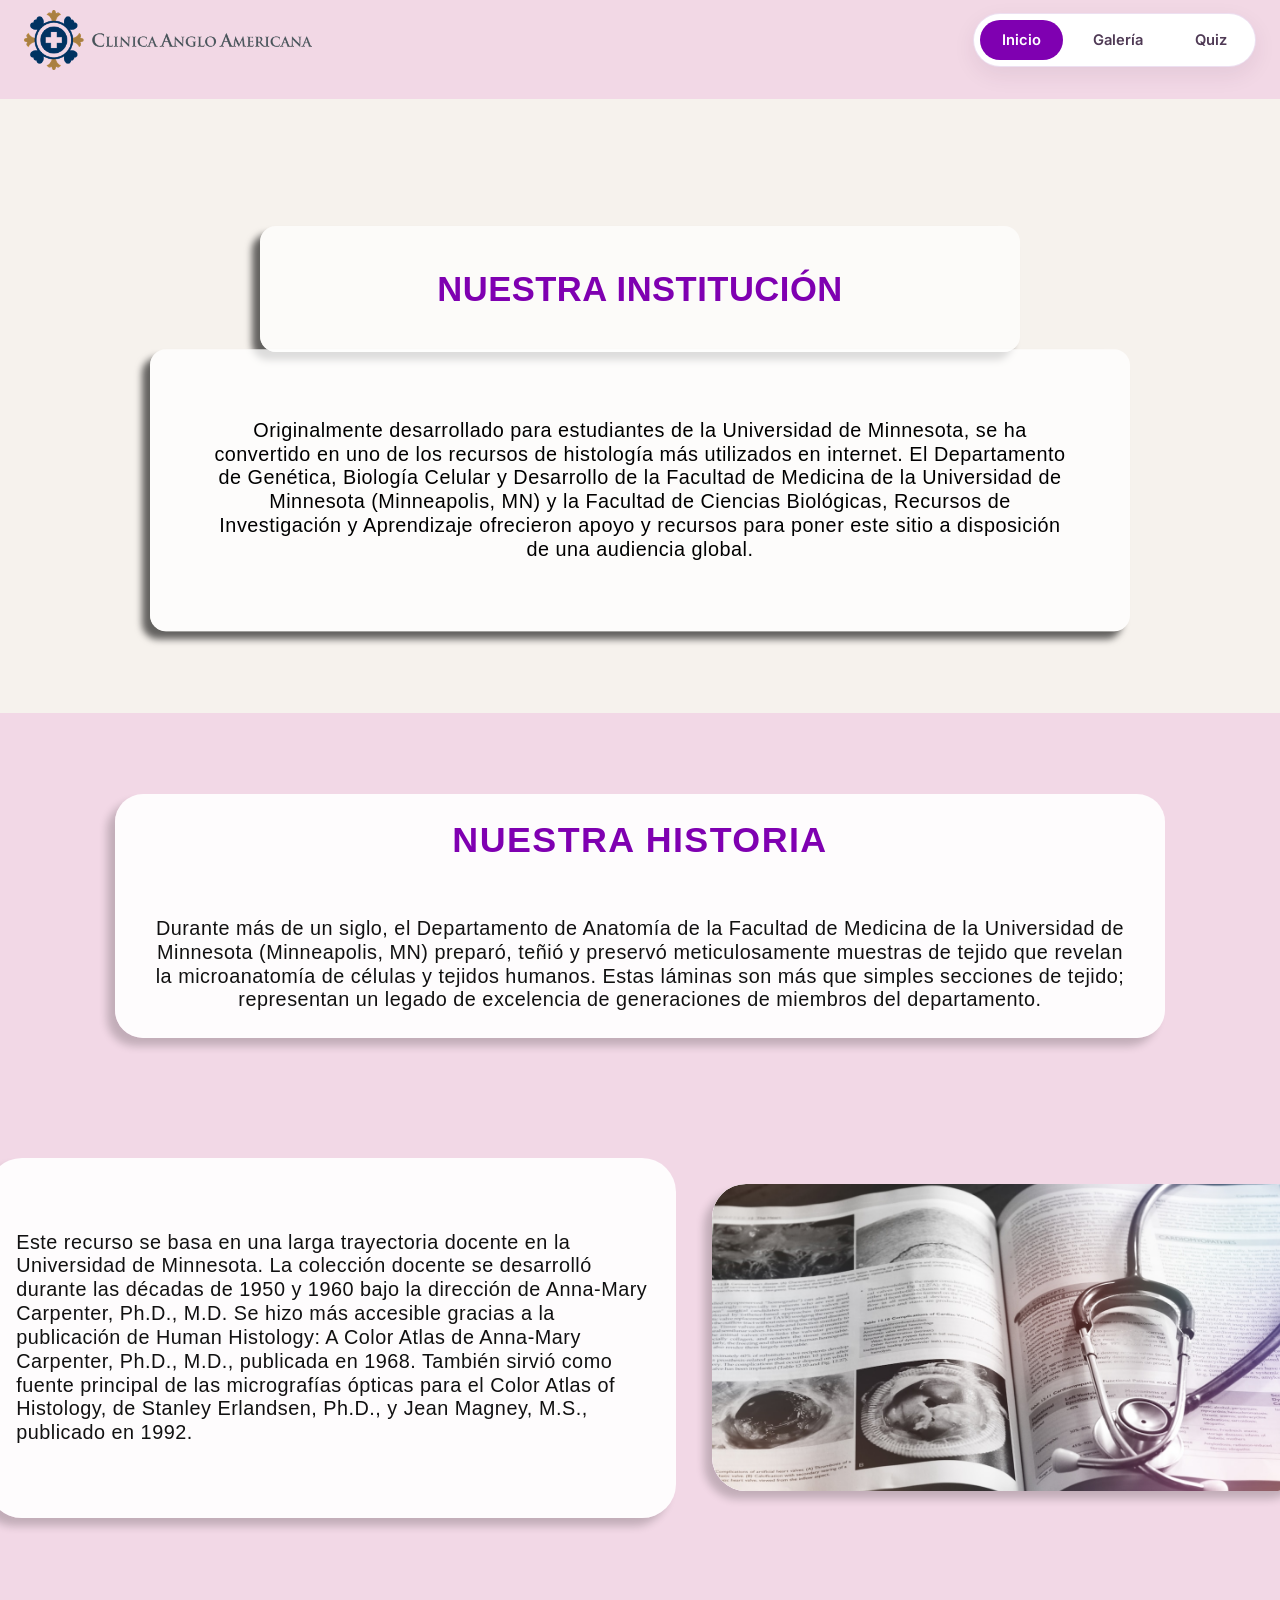
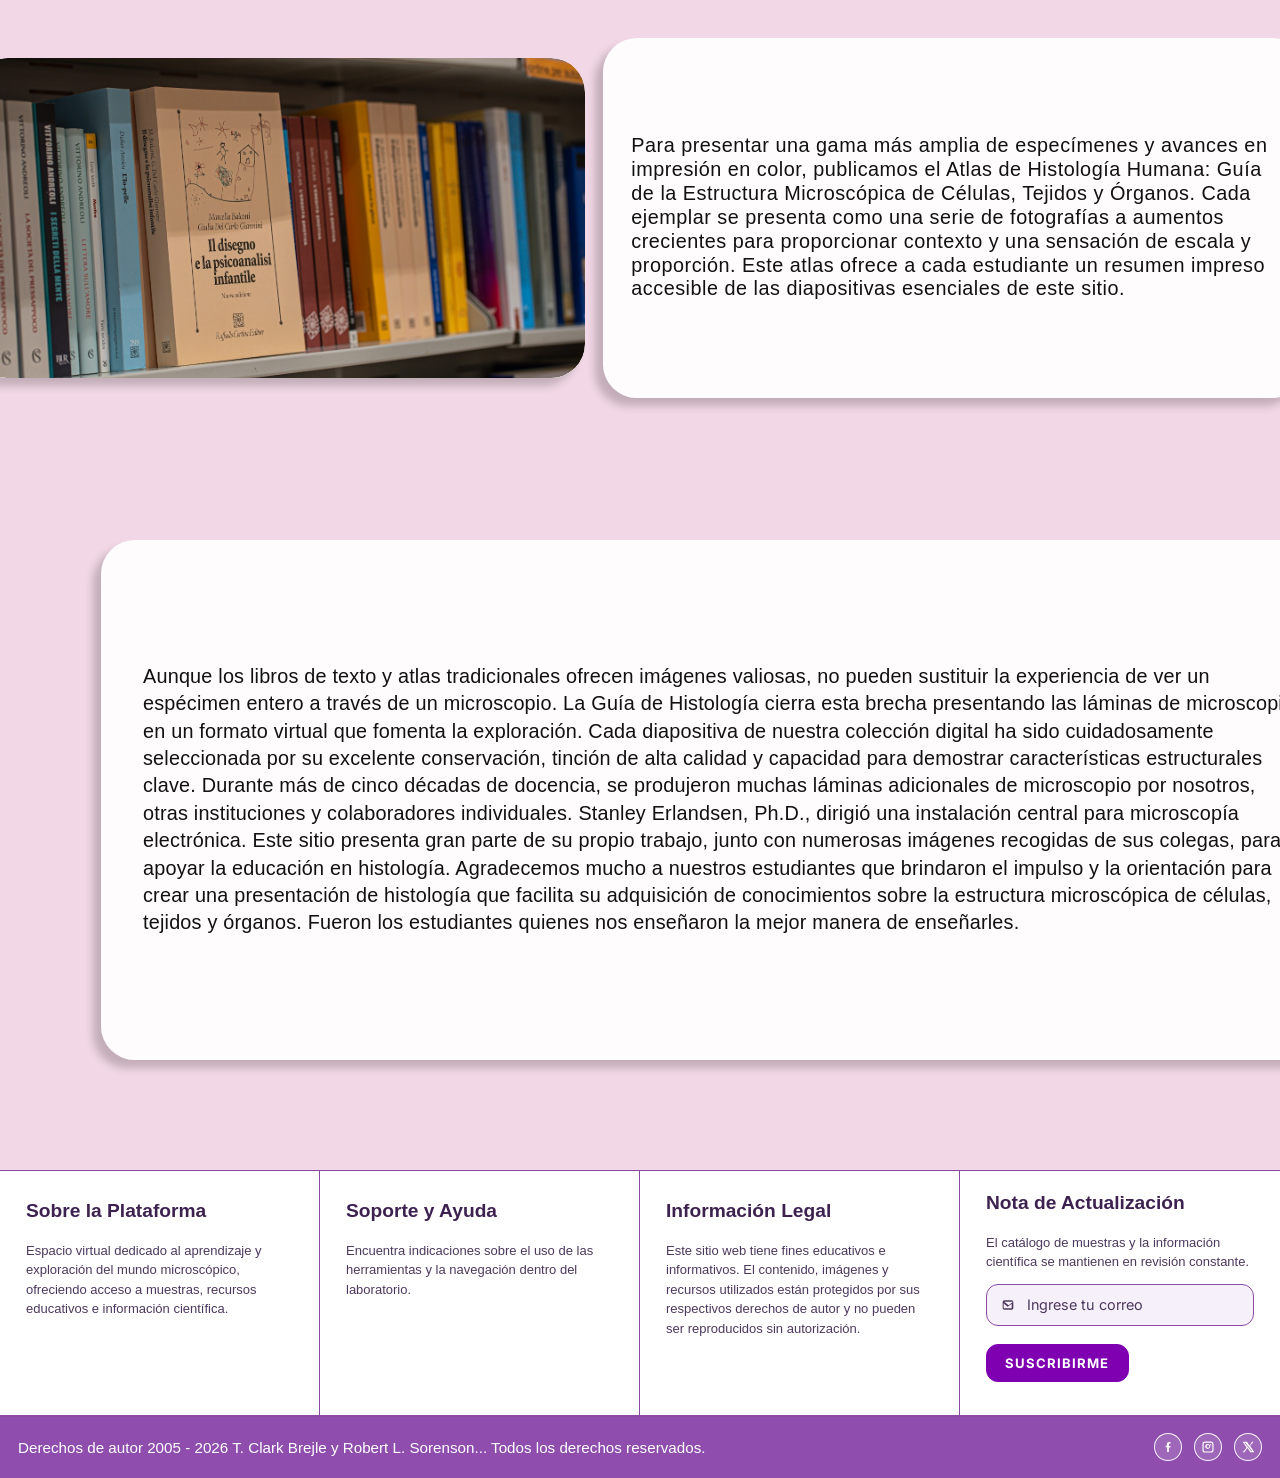
==== index.html @ 32198163 "Primer commit: plataforma web de histologia" ====
<!DOCTYPE html>
<html lang="es">
  <head>
    <meta charset="UTF-8" />
    <meta name="viewport" content="width=device-width, initial-scale=1.0" />
    <title>Clinica Anglo Americana</title>
    <link rel="preconnect" href="https://fonts.googleapis.com" />
    <link rel="preconnect" href="https://fonts.gstatic.com" crossorigin />
    <link href="https://fonts.googleapis.com/css2?family=Cormorant+Garamond:wght@400;500;600;700&family=Inter:wght@400;500;600;700&display=swap" rel="stylesheet" />
    <link rel="stylesheet" href="styles.css" />
  </head>
  <body>
    <div class="page-wrapper">
      <header class="navbar">
        <a class="logo" href="index.html" aria-label="Clínica Anglo Americana, inicio">
          <img src="image/logo.png" alt="Clínica Anglo Americana" />
        </a>
        <nav class="nav-links" aria-label="Navegación principal">
          <a href="index.html" aria-current="page">Inicio</a>
          <a href="galeria.html">Galería</a>
          <a href="quiz.html">Quiz</a>
        </nav>
      </header>

      <section class="banner-section" aria-label="Banner de nuestra institución">
        <div class="banner-image" id="bannerImage" aria-hidden="true"></div>
        <div class="banner-glass"></div>
        <div class="banner-title-box">
          <h2>NUESTRA INSTITUCIÓN</h2>
        </div>
        <div class="banner-text-box">
          <p>
            Originalmente desarrollado para estudiantes de la Universidad de Minnesota,
            se ha convertido en uno de los recursos de histología más utilizados en
            internet. El Departamento de Genética, Biología Celular y Desarrollo de la
            Facultad de Medicina de la Universidad de Minnesota (Minneapolis, MN) y la
            Facultad de Ciencias Biológicas, Recursos de Investigación y Aprendizaje
            ofrecieron apoyo y recursos para poner este sitio a disposición de una
            audiencia global.
          </p>
        </div>
      </section>

      <section class="history-section" aria-label="Nuestra historia">
        <div class="history-intro-card">
          <h2>NUESTRA HISTORIA</h2>
          <p>
            Durante más de un siglo, el Departamento de Anatomía de la Facultad de Medicina de la
            Universidad de Minnesota (Minneapolis, MN) preparó, teñió y preservó meticulosamente
            muestras de tejido que revelan la microanatomía de células y tejidos humanos. Estas
            láminas son más que simples secciones de tejido; representan un legado de excelencia de
            generaciones de miembros del departamento.
          </p>
        </div>

        <div class="history-story-row">
          <div class="history-copy-card">
            <p>
              Este recurso se basa en una larga trayectoria docente en la Universidad de Minnesota.
              La colección docente se desarrolló durante las décadas de 1950 y 1960 bajo la dirección
              de Anna-Mary Carpenter, Ph.D., M.D. Se hizo más accesible gracias a la publicación de
              Human Histology: A Color Atlas de Anna-Mary Carpenter, Ph.D., M.D., publicada en 1968.
              También sirvió como fuente principal de las micrografías ópticas para el Color Atlas of
              Histology, de Stanley Erlandsen, Ph.D., y Jean Magney, M.S., publicado en 1992.
            </p>
          </div>

          <div class="history-image-card">
            <img src="image/9504f9268268d9f72ce1945ac0bae910e832166a.jpg" alt="Libro de histología con estetoscopio" />
          </div>
        </div>
      </section>

      <section class="feature-story" aria-label="Presentación del atlas">
        <div class="feature-story-row">
          <div class="feature-image-card">
            <img src="image/916f5a3799ebbe203192f91886bdfabf93e1e0f8.jpg" alt="Colección de libros de histología" />
          </div>

          <div class="feature-copy-card">
            <p>
              Para presentar una gama más amplia de especímenes y avances en impresión en color,
              publicamos el Atlas de Histología Humana: Guía de la Estructura Microscópica de
              Células, Tejidos y Órganos. Cada ejemplar se presenta como una serie de fotografías a
              aumentos crecientes para proporcionar contexto y una sensación de escala y proporción.
              Este atlas ofrece a cada estudiante un resumen impreso accesible de las diapositivas
              esenciales de este sitio.
            </p>
          </div>
        </div>
      </section>

      <section class="story-panel" aria-label="Texto final de historia">
        <div class="story-panel-inner">
          <p>
            Aunque los libros de texto y atlas tradicionales ofrecen imágenes valiosas, no pueden sustituir la
            experiencia de ver un espécimen entero a través de un microscopio. La Guía de Histología cierra esta
            brecha presentando las láminas de microscopio en un formato virtual que fomenta la exploración.
            Cada diapositiva de nuestra colección digital ha sido cuidadosamente seleccionada por su excelente
            conservación, tinción de alta calidad y capacidad para demostrar características estructurales clave.
            Durante más de cinco décadas de docencia, se produjeron muchas láminas adicionales de microscopio
            por nosotros, otras instituciones y colaboradores individuales. Stanley Erlandsen, Ph.D., dirigió una
            instalación central para microscopía electrónica. Este sitio presenta gran parte de su propio trabajo,
            junto con numerosas imágenes recogidas de sus colegas, para apoyar la educación en histología.
            Agradecemos mucho a nuestros estudiantes que brindaron el impulso y la orientación para crear una
            presentación de histología que facilita su adquisición de conocimientos sobre la estructura microscópica
            de células, tejidos y órganos. Fueron los estudiantes quienes nos enseñaron la mejor manera de enseñarles.
          </p>
        </div>
      </section>

      <script>
        const bannerImages = [
          "https://images.unsplash.com/photo-1538108149393-fbbd81895907?auto=format&fit=crop&w=1600&q=80",
          "https://images.unsplash.com/photo-1576091160550-2173dba999ef?auto=format&fit=crop&w=1600&q=80",
          "https://images.unsplash.com/photo-1584515933487-779824d29309?auto=format&fit=crop&w=1600&q=80"
        ];

        const bannerImage = document.getElementById("bannerImage");
        let bannerIndex = 0;

        function changeBannerImage() {
          bannerIndex = (bannerIndex + 1) % bannerImages.length;
          bannerImage.style.backgroundImage = `url('${bannerImages[bannerIndex]}')`;
        }

        bannerImage.style.backgroundImage = `url('${bannerImages[0]}')`;
        setInterval(changeBannerImage, 4500);
      </script>

      <footer class="site-footer">
        <div class="footer-grid">
          <div class="footer-column">
            <h3>Sobre la Plataforma</h3>
            <p>Espacio virtual dedicado al aprendizaje y exploración del mundo microscópico, ofreciendo acceso a muestras, recursos educativos e información científica.</p>
          </div>

          <div class="footer-column">
            <h3>Soporte y Ayuda</h3>
            <p>Encuentra indicaciones sobre el uso de las herramientas y la navegación dentro del laboratorio.</p>
          </div>

          <div class="footer-column">
            <h3>Información Legal</h3>
            <p>Este sitio web tiene fines educativos e informativos. El contenido, imágenes y recursos utilizados están protegidos por sus respectivos derechos de autor y no pueden ser reproducidos sin autorización.</p>
          </div>

          <div class="footer-column footer-newsletter">
            <h3>Nota de Actualización</h3>
            <p>El catálogo de muestras y la información científica se mantienen en revisión constante.</p>
            <div class="newsletter-box">
              <span class="mail-icon" aria-hidden="true">
                <svg viewBox="0 0 24 24" focusable="false" aria-hidden="true">
                  <path d="M4 7.5A2.5 2.5 0 0 1 6.5 5h11A2.5 2.5 0 0 1 20 7.5v9A2.5 2.5 0 0 1 17.5 19h-11A2.5 2.5 0 0 1 4 16.5v-9Zm2.3-.5 6.7 5.2 6.7-5.2H6.3Zm12.2 2.2-6.5 5.1a1 1 0 0 1-1.2 0L5.5 9.2v7.3c0 .3.2.5.5.5h11c.3 0 .5-.2.5-.5V9.2Z" fill="currentColor"/>
                </svg>
              </span>
              <span>Ingrese tu correo</span>
            </div>
            <button class="subscribe-btn" type="button">SUSCRIBIRME</button>
          </div>
        </div>

        <div class="footer-bottom">
          <div class="footer-bottom-text">Derechos de autor 2005 - 2026 T. Clark Brejle y Robert L. Sorenson... Todos los derechos reservados.</div>
          <div class="social-icons" aria-label="Redes sociales">
            <button class="social-btn" type="button" aria-label="Facebook">
              <svg viewBox="0 0 24 24" aria-hidden="true"><path d="M13.5 21v-8h2.4l.4-2.8h-2.8V7.5c0-.8.2-1.3 1.3-1.3h1.5V3.6c-.3 0-1.2-.1-2.3-.1-2.3 0-3.9 1.4-3.9 4v2.3H8v2.8h2.5v8h3Z" fill="currentColor"/></svg>
            </button>
            <button class="social-btn" type="button" aria-label="Instagram">
              <svg viewBox="0 0 24 24" aria-hidden="true"><path d="M7 2.5h10A4.5 4.5 0 0 1 21.5 7v10A4.5 4.5 0 0 1 17 21.5H7A4.5 4.5 0 0 1 2.5 17V7A4.5 4.5 0 0 1 7 2.5Zm0 2A2.5 2.5 0 0 0 4.5 7v10A2.5 2.5 0 0 0 7 19.5h10A2.5 2.5 0 0 0 19.5 17V7A2.5 2.5 0 0 0 17 4.5H7Zm5 2.2A4.3 4.3 0 1 1 7.7 13 4.3 4.3 0 0 1 12 6.7Zm0 2A2.3 2.3 0 1 0 14.3 11 2.3 2.3 0 0 0 12 8.7Zm4.7-1.7a1.1 1.1 0 1 1-1.1 1.1 1.1 1.1 0 0 1 1.1-1.1Z" fill="currentColor"/></svg>
            </button>
            <button class="social-btn" type="button" aria-label="X">
              <svg viewBox="0 0 24 24" aria-hidden="true"><path d="M18.9 3h2.8l-6.1 7 7.2 11H16l-4.9-7.4L5.8 21H3l6.6-7.6L3 3h7.3l4.4 6.7L18.9 3Zm-1 16.2h1.6L7.3 4.7H5.6l12.3 14.5Z" fill="currentColor"/></svg>
            </button>
          </div>
        </div>
      </footer>
    </div>
  </body>
</html>
---- styles.css ----
:root {
  --color-rose: #F2D8E6;
  --color-pink: #D948A6;
  --color-purple: #6E038C;

  --purple-bg: #6E038C;
  --purple-bg-dark: #4a0268;
  --purple-deep: #6E038C;
  --purple-soft: #D948A6;
  --purple-lighter: #e6a5d0;
  --purple-light: #F2D8E6;
  --pink-soft: #f6dbe8;
  --pink-pale: #fff5fa;
  --panel-bg: #fff7fb;
  --button-bg: #7F00B1;
  --button-shadow: rgba(110, 3, 140, 0.2);
  --gold: #e1b63e;
}

* {
  box-sizing: border-box;
}

html, body {
  margin: 0;
  min-height: 100%;
  overflow-x: hidden;
  background: #F2D8E6;
  font-family: "Inter", sans-serif;
}

body {
  min-height: 100vh;
  background: #F2D8E6;
}

button {
  font: inherit;
}

.page-wrapper {
  width: 100%;
  max-width: 100%;
  min-height: 982px;
  height: auto;
  margin: 0;
  padding: 0;
  background: transparent;
  opacity: 1;
  transform: rotate(0deg);
  box-sizing: border-box;
}

.top-header {
  width: 100%;
  height: 136px;
  display: flex;
  flex-direction: column;
  align-items: flex-start;
  gap: 19px;
  margin: 18px 0 0;
  padding: 0 0;
  background: transparent;
  opacity: 1;
  transform: rotate(0deg);
  position: relative;
}

.brand-image {
  position: relative;
  width: clamp(260px, 32vw, 485px);
  height: clamp(54px, 6.7vw, 101px);
  left: 0;
  top: 0;
  opacity: 1;
  transform: rotate(0deg);
  background: url("image/logo.png") center / contain no-repeat;
}

.tab-panel {
  width: 100%;
  height: 72px;
  margin: 0 0 18px;
  position: relative;
  left: 0;
  top: 0;
  background: rgba(240, 238, 240, 0.97);
  border-radius: 40px;
  padding: 0 20px;
  box-shadow: inset 0 0 0 1px rgba(0,0,0,0.02);
  display: flex;
  align-items: center;
  box-sizing: border-box;
}

.tab-bar {
  width: 100%;
  display: flex;
  justify-content: space-between;
  align-items: center;
  gap: 0;
}

.tab {
  display: flex;
  align-items: center;
  justify-content: center;
  gap: 16px;
  width: clamp(128px, 14vw, 192px);
  height: clamp(42px, 3.5vw, 52px);
  border: 0;
  border-radius: 34px;
  background: #7F00B1;
  box-shadow: 0 8px 0 rgba(110, 3, 140, 0.2);
  color: #fff;
  font-family: "Roboto", sans-serif;
  font-size: clamp(16px, 1.5vw, 23px);
  letter-spacing: -0.04em;
  font-weight: 600;
  cursor: pointer;
}

.tab-icon {
  width: clamp(32px, 3.2vw, 42px);
  height: clamp(32px, 3.2vw, 42px);
  flex-shrink: 0;
}

.tab.active {
  background: #7F00B1;
}

.tab-link {
  text-decoration: none;
}

.banner-section {
  position: relative;
  width: 100%;
  height: clamp(420px, 48vw, 724px);
  left: 0;
  top: 19px;
  margin: 0 auto;
  overflow: hidden;
  background: #f3efe8;
}

.banner-image {
  position: absolute;
  inset: 0;
  background-position: center;
  background-size: cover;
  background-repeat: no-repeat;
  filter: saturate(0.9) contrast(1.05);
  transition: background-image 0.2s ease-in-out;
}

.banner-glass {
  position: absolute;
  width: 100%;
  height: 100%;
  left: 0;
  top: 0;
  background: rgba(255, 255, 255, 0.2);
  box-shadow: -8px 8px 7.6px rgba(0, 0, 0, 0.25);
}

.banner-title-box {
  position: absolute;
  left: 50%;
  top: 31%;
  width: min(90vw, 760px);
  min-height: clamp(86px, 10vw, 126px);
  padding: clamp(18px, 2vw, 28px) clamp(20px, 3vw, 36px);
  transform: translate(-50%, -50%);
  background: rgba(255, 255, 255, 0.7);
  box-shadow: -8px 8px 7.6px rgba(0, 0, 0, 0.6);
  border-radius: 16px;
  display: flex;
  align-items: center;
  justify-content: center;
  text-align: center;
  margin-bottom: 72px;
}

.banner-title-box h2 {
  margin: 0;
  width: 100%;
  font-family: "Roboto", sans-serif;
  font-style: normal;
  font-weight: 800;
  font-size: clamp(24px, 2.7vw, 40px);
  line-height: 1.2;
  text-align: center;
  letter-spacing: 0.5px;
  color: #7F00B1;
}

.banner-text-box {
  position: absolute;
  left: 50%;
  top: 52%;
  width: min(94vw, 980px);
  min-height: clamp(170px, 22vw, 284px);
  transform: translate(-50%, -50%);
  background: rgba(255, 255, 255, 0.78);
  box-shadow: -8px 8px 7.6px rgba(0, 0, 0, 0.6);
  border-radius: 16px;
  display: flex;
  align-items: center;
  justify-content: center;
  padding: clamp(16px, 2vw, 28px) clamp(18px, 3vw, 42px);
  margin-top: 72px;
}

.banner-text-box p {
  margin: 0;
  width: min(100%, 860px);
  font-family: "Roboto", sans-serif;
  font-style: normal;
  font-weight: 400;
  font-size: clamp(14px, 1.55vw, 24px);
  line-height: 1.2;
  text-align: center;
  letter-spacing: 0.5px;
  color: #000000;
}

.history-section {
  width: 100%;
  max-width: 1750px;
  margin: 100px auto 0;
  padding: 0 16px 32px;
  position: relative;
}

.history-intro-card {
  width: min(100%, 1050px);
  margin: 0 auto 120px;
  background: rgba(255, 255, 255, 0.92);
  border-radius: 28px;
  box-shadow: -8px 8px 8px rgba(0, 0, 0, 0.2);
  padding: clamp(18px, 2vw, 28px) clamp(20px, 2.6vw, 34px);
  display: flex;
  flex-direction: column;
  justify-content: center;
}

.history-intro-card h2 {
  margin: 0 0 56px;
  width: 100%;
  text-align: center;
  font-family: "Roboto", sans-serif;
  font-size: clamp(28px, 2.8vw, 46px);
  letter-spacing: 0.04em;
  font-weight: 800;
  color: #7F00B1;
}

.history-intro-card p {
  margin: 0;
  font-family: "Roboto", sans-serif;
  font-size: clamp(14px, 1.55vw, 24px);
  line-height: 1.2;
  text-align: center;
  letter-spacing: 0.5px;
  font-weight: 400;
  color: #111;
}

.history-story-row {
  display: grid;
  grid-template-columns: minmax(0, 1.15fr) minmax(260px, 1fr);
  gap: clamp(10px, 1.8vw, 18px);
  align-items: center;
  position: relative;
  z-index: 1;
  margin-left: -28px;
  margin-right: -28px;
}

.history-copy-card {
  background: rgba(255, 255, 255, 0.92);
  border-radius: 34px;
  box-shadow: -8px 8px 8px rgba(0, 0, 0, 0.2);
  padding: clamp(20px, 2.2vw, 34px);
  display: flex;
  align-items: center;
  justify-content: center;
  min-height: clamp(280px, 30vw, 360px);
  margin-left: 0;
  margin-right: 12px;
  width: min(100%, 820px);
}

.history-copy-card p {
  margin: 0;
  font-family: "Roboto", sans-serif;
  font-size: clamp(14px, 1.55vw, 24px);
  line-height: 1.2;
  letter-spacing: 0.5px;
  font-weight: 400;
  color: #111;
}

.history-image-card {
  width: 100%;
  max-width: 790px;
  height: clamp(220px, 24vw, 320px);
  border-radius: 34px;
  background: rgba(255, 255, 255, 0.92);
  box-shadow: -8px 8px 8px rgba(0, 0, 0, 0.2);
  padding: 0;
  display: flex;
  align-items: stretch;
  justify-content: stretch;
  overflow: hidden;
  margin-left: auto;
  margin-top: 0;
  margin-right: 0;
  justify-self: end;
  transform: translateX(18px);
}

.history-image-card img {
  display: block;
  width: 100%;
  height: 100%;
  object-fit: cover;
  object-position: center;
  border-radius: 34px;
}

.feature-story {
  width: 100%;
  max-width: 1750px;
  margin: 88px auto 0;
  padding: 0 16px 32px;
  position: relative;
}

.feature-story-row {
  display: grid;
  grid-template-columns: minmax(0, 1fr) minmax(260px, 1.15fr);
  gap: clamp(10px, 1.8vw, 18px);
  align-items: center;
  position: relative;
  z-index: 1;
  margin-left: -42px;
  margin-right: -42px;
}

.feature-image-card {
  width: 100%;
  max-width: 790px;
  height: 320px;
  border-radius: 34px;
  background: rgba(255, 255, 255, 0.92);
  box-shadow: -8px 8px 8px rgba(0, 0, 0, 0.2);
  padding: 0;
  display: flex;
  align-items: stretch;
  justify-content: stretch;
  overflow: hidden;
  margin-left: 0;
  margin-top: 0;
  margin-right: auto;
  justify-self: start;
  transform: translateX(0);
}

.feature-image-card img {
  display: block;
  width: 100%;
  height: 100%;
  object-fit: cover;
  object-position: center;
  border-radius: 34px;
}

.feature-copy-card {
  background: rgba(255, 255, 255, 0.92);
  border-radius: 34px;
  box-shadow: -8px 8px 8px rgba(0, 0, 0, 0.2);
  padding: clamp(20px, 2.2vw, 34px);
  display: flex;
  align-items: center;
  justify-content: center;
  min-height: clamp(280px, 30vw, 360px);
  margin-left: 0;
  margin-right: 0;
  width: min(100%, 820px);
  justify-self: end;
}

.feature-copy-card p {
  margin: 0;
  font-family: "Roboto", sans-serif;
  font-size: clamp(14px, 1.55vw, 24px);
  line-height: 1.2;
  letter-spacing: 0.5px;
  font-weight: 400;
  color: #111;
  text-align: left;
}

.story-panel {
  width: 100%;
  max-width: 1440px;
  margin: 110px auto 0;
  padding: 0 0 32px;
}

.story-panel-inner {
  width: 1340px;
  height: 520px;
  max-width: calc(100% - 40px);
  background: rgba(255, 255, 255, 0.92);
  border-radius: 34px;
  box-shadow: -8px 8px 8px rgba(0, 0, 0, 0.2);
  padding: 34px 42px;
  display: flex;
  align-items: center;
  justify-content: center;
  margin-left: 101px;
  opacity: 1;
}

.story-panel-inner p {
  margin: 0;
  width: 100%;
  font-family: "Roboto", sans-serif;
  font-size: clamp(18px, 1.55vw, 26px);
  line-height: 1.38;
  color: #111;
  letter-spacing: 0.2px;
  text-align: left;
}

.site-footer {
  width: 100%;
  background: #ffffff;
  color: #3a2a44;
  margin-top: 78px;
}

.footer-grid {
  display: grid;
  grid-template-columns: repeat(4, minmax(180px, 1fr));
  gap: 0;
  width: 100%;
  border-top: 1px solid #8b4ba3;
  border-bottom: 1px solid #8b4ba3;
}

.footer-column {
  min-height: 244px;
  padding: 28px 26px 18px;
  border-right: 1px solid #8b4ba3;
}

.footer-column:last-child {
  border-right: none;
}

.footer-column h3 {
  margin: 0 0 18px;
  font-size: clamp(18px, 1.5vw, 26px);
  line-height: 1.25;
  font-family: "Roboto", sans-serif;
  font-weight: 700;
  color: #3d2250;
}

.footer-column p {
  margin: 0;
  font-size: clamp(13px, 1vw, 18px);
  line-height: 1.5;
  color: #4d385d;
  font-family: "Roboto", sans-serif;
}

.footer-newsletter {
  display: flex;
  flex-direction: column;
  justify-content: flex-start;
  padding-top: 20px;
}

.newsletter-box {
  margin-top: 12px;
  display: flex;
  align-items: center;
  gap: 10px;
  width: 100%;
  max-width: 270px;
  min-height: 42px;
  background: #f6f0fa;
  border: 1px solid #8b4ba3;
  border-radius: 12px;
  padding: 8px 12px;
  color: #4d385d;
  font-size: 0.9rem;
}

.mail-icon {
  width: 18px;
  height: 18px;
  display: inline-flex;
  align-items: center;
  justify-content: center;
}

.mail-icon svg {
  width: 16px;
  height: 16px;
}

.subscribe-btn {
  margin-top: 18px;
  align-self: flex-start;
  background: #7F00B1;
  border: 1px solid #7F00B1;
  border-radius: 12px;
  color: #fff;
  font-weight: 700;
  font-size: 0.82rem;
  letter-spacing: 0.08em;
  padding: 10px 18px;
  cursor: pointer;
}

.footer-bottom {
  display: flex;
  align-items: center;
  justify-content: space-between;
  gap: 18px;
  min-height: 62px;
  padding: 0 18px;
  font-size: 0.95rem;
  color: #ffffff;
  font-family: "Roboto", sans-serif;
  background: #8f4dad;
  border-top: 1px solid #8b4ba3;
}

.footer-bottom-text {
  flex: 1;
  text-align: left;
}

.social-icons {
  display: flex;
  align-items: center;
  gap: 12px;
}

.social-btn {
  width: 28px;
  height: 28px;
  border-radius: 50%;
  border: 1px solid rgba(255, 255, 255, 0.9);
  background: rgba(255, 255, 255, 0.15);
  color: #ffffff;
  display: inline-flex;
  align-items: center;
  justify-content: center;
  cursor: pointer;
}

.social-btn svg {
  width: 16px;
  height: 16px;
}

.gallery-page {
  min-height: 100vh;
  background: linear-gradient(180deg, #f2d8e6 0%, #fff9fc 36%, #f7eaf3 100%);
  color: #25152b;
  font-family: "Inter", sans-serif;
}

.gallery-header {
  width: min(1180px, calc(100% - 40px));
  margin: 0 auto;
  padding: 24px 0 18px;
  display: flex;
  align-items: center;
  justify-content: space-between;
  gap: 24px;
}

.gallery-brand {
  display: inline-flex;
  align-items: center;
  min-width: 0;
}

.gallery-brand img {
  display: block;
  width: clamp(210px, 27vw, 310px);
  height: 64px;
  object-fit: contain;
  object-position: left center;
}

.gallery-nav {
  display: flex;
  align-items: center;
  gap: 8px;
  padding: 6px;
  background: #fff;
  border: 1px solid rgba(110, 3, 140, 0.12);
  border-radius: 999px;
  box-shadow: 0 8px 22px rgba(68, 25, 76, 0.08);
}

.gallery-nav a,
.gallery-nav button {
  display: inline-flex;
  align-items: center;
  justify-content: center;
  padding: 11px 22px;
  border: 0;
  border-radius: 999px;
  background: transparent;
  color: #4f3a55;
  font: inherit;
  font-size: 0.92rem;
  font-weight: 600;
  line-height: normal;
  text-decoration: none;
  cursor: pointer;
  transition: background-color 160ms ease, color 160ms ease;
}

.gallery-nav a:hover,
.gallery-nav button:hover,
.gallery-nav a:focus-visible,
.gallery-nav button:focus-visible,
.gallery-nav a[aria-current="page"] {
  background: #7f00b1;
  color: #fff;
}

.gallery-main {
  width: min(1180px, calc(100% - 40px));
  margin: 0 auto;
}

.gallery-intro {
  max-width: 820px;
  margin: 14px auto 62px;
  padding: clamp(28px, 5vw, 54px);
  text-align: center;
  background: rgba(255, 255, 255, 0.88);
  border: 1px solid rgba(110, 3, 140, 0.12);
  border-radius: 12px;
  box-shadow: 0 16px 42px rgba(68, 25, 76, 0.09);
}

.gallery-eyebrow {
  margin: 0 0 8px;
  color: #8b3d91;
  font-size: 0.72rem;
  font-weight: 700;
  letter-spacing: 0.12em;
  text-transform: uppercase;
}

.gallery-intro h1 {
  margin: 0 0 14px;
  color: #650780;
  font-family: "Cormorant Garamond", serif;
  font-size: clamp(2.5rem, 6vw, 4rem);
  font-weight: 700;
  line-height: 1;
}

.gallery-intro > p:last-child {
  max-width: 690px;
  margin: 0 auto;
  color: #514253;
  font-size: 0.98rem;
  line-height: 1.7;
}

.gallery-section {
  margin: 0 0 68px;
}

.gallery-section-heading {
  max-width: 780px;
  margin: 0 auto 28px;
  text-align: center;
}

.gallery-section-heading h2 {
  display: inline-block;
  margin: 0 0 10px;
  padding: 0 14px 8px;
  color: #321b38;
  font-family: "Cormorant Garamond", serif;
  font-size: clamp(1.8rem, 3vw, 2.45rem);
  font-weight: 700;
  line-height: 1.1;
  border-bottom: 2px solid #9e42ad;
}

.gallery-section-heading > p:last-child {
  margin: 4px 0 0;
  color: #5c4c5e;
  font-size: 0.9rem;
  line-height: 1.6;
}

.chapter-grid {
  display: grid;
  grid-template-columns: repeat(4, minmax(0, 1fr));
  gap: 22px 18px;
}

.chapter-card {
  min-width: 0;
  overflow: hidden;
  background: #fff;
  border: 1px solid #dfc9df;
  border-radius: 8px;
  box-shadow: 0 5px 15px rgba(59, 25, 66, 0.07);
  transition: transform 180ms ease, box-shadow 180ms ease;
}

.chapter-card:hover {
  transform: translateY(-3px);
  box-shadow: 0 10px 22px rgba(59, 25, 66, 0.13);
}

.chapter-image {
  display: grid;
  place-items: center;
  aspect-ratio: 1.58 / 1;
  padding: 12px;
  background: linear-gradient(135deg, #f2d8e6, #efd5f4 52%, #e5e8f6);
  color: #795681;
  text-align: center;
}

.chapter-image span {
  padding: 7px 10px;
  background: rgba(255, 255, 255, 0.78);
  border: 1px solid rgba(101, 7, 128, 0.16);
  border-radius: 4px;
  font-size: 0.7rem;
  font-weight: 600;
}

.chapter-content {
  padding: 13px 14px 15px;
}

.chapter-content h3 {
  margin: 0 0 4px;
  color: #291a2c;
  font-size: 0.94rem;
  font-weight: 700;
}

.chapter-content p {
  min-height: 2.7em;
  margin: 0 0 12px;
  color: #635565;
  font-size: 0.8rem;
  line-height: 1.4;
}

.chapter-more {
  display: inline-flex;
  align-items: center;
  justify-content: center;
  min-height: 34px;
  padding: 7px 15px;
  border: 0;
  border-radius: 999px;
  background: #7f00b1;
  color: #fff;
  font: inherit;
  font-size: 0.76rem;
  font-weight: 700;
  text-decoration: none;
  cursor: pointer;
  transition: background-color 160ms ease;
}

.chapter-more:hover,
.chapter-more:focus-visible {
  background: #4a0268;
}

.gallery-page .site-footer {
  margin-top: 20px;
}

.gallery-page .footer-grid {
  grid-template-columns: repeat(4, minmax(0, 1fr));
}

.gallery-page .footer-column {
  min-width: 0;
}

.gallery-page .footer-bottom-text {
  margin: 0;
}

@media (max-width: 900px) {
  .chapter-grid {
    grid-template-columns: repeat(3, minmax(0, 1fr));
  }

  .gallery-page .footer-grid {
    grid-template-columns: repeat(2, minmax(0, 1fr));
  }
}

@media (max-width: 620px) {
  .gallery-header {
    width: min(100% - 28px, 500px);
    flex-direction: column;
    gap: 12px;
  }

  .gallery-brand img {
    width: min(74vw, 280px);
  }

  .gallery-nav {
    width: 100%;
    justify-content: space-around;
  }

  .gallery-nav a,
  .gallery-nav button {
    flex: 1;
    min-width: 0;
    padding: 10px 6px;
    font-size: 0.82rem;
    text-align: center;
  }

  .gallery-main {
    width: calc(100% - 28px);
  }

  .gallery-intro {
    margin: 8px auto 44px;
    padding: 28px 20px;
  }

  .gallery-section {
    margin-bottom: 52px;
  }

  .chapter-grid {
    grid-template-columns: repeat(2, minmax(0, 1fr));
    gap: 14px 12px;
  }

  .chapter-content {
    padding: 11px;
  }

  .gallery-page .footer-grid {
    grid-template-columns: 1fr;
  }

  .gallery-page .footer-column {
    min-height: auto;
    border-right: 0;
    border-bottom: 1px solid #8b4ba3;
  }

  .gallery-page .footer-column:last-child {
    border-bottom: 0;
  }

  .gallery-page .footer-bottom {
    min-height: 58px;
    padding: 12px 16px;
    text-align: center;
  }
}

@media (max-width: 380px) {
  .chapter-grid {
    grid-template-columns: 1fr;
  }
}

.viewer-page {
  min-height: 100vh;
  background: linear-gradient(180deg, #f2d8e6 0%, #f9f3f7 38%, #f2e5ee 100%);
  color: #25152b;
}

.viewer-header {
  width: min(1460px, calc(100% - 20px));
  margin: 0 auto;
  padding-top: 18px;
}

.viewer-layout {
  width: min(1460px, calc(100% - 18px));
  margin: 10px auto 0;
  display: grid;
  grid-template-columns: minmax(0, 2.4fr) minmax(270px, 0.8fr);
  gap: 18px;
  align-items: start;
  padding-bottom: 26px;
}

.viewer-panel {
  background: rgba(255, 255, 255, 0.92);
  border: 1px solid rgba(110, 3, 140, 0.18);
  border-radius: 18px;
  box-shadow: 0 14px 30px rgba(82, 34, 93, 0.08);
  padding: 12px 12px 10px;
}

.viewer-meta-strip {
  display: flex;
  align-items: center;
  justify-content: flex-start;
  margin-bottom: 10px;
  padding: 0 6px;
  color: #5d2d71;
  font-size: 0.76rem;
  font-weight: 700;
  letter-spacing: 0.08em;
  text-transform: uppercase;
}

.viewer-stage {
  position: relative;
  width: 100%;
  height: min(72vh, 760px);
  min-height: 500px;
  overflow: hidden;
  border-radius: 18px;
  background: #efe4e9;
  border: 1px solid rgba(110, 3, 140, 0.15);
  cursor: grab;
  user-select: none;
}

.viewer-image {
  position: absolute;
  inset: 0;
  background-image: url("https://images.unsplash.com/photo-1576091160550-2173dba999ef?auto=format&fit=crop&w=1600&q=80");
  background-position: center center;
  background-repeat: no-repeat;
  background-size: cover;
  transition: background-size 120ms ease, background-position 120ms ease;
}

.viewer-image::before {
  content: "";
  position: absolute;
  inset: 0;
  background: linear-gradient(180deg, rgba(255,255,255,0.04), rgba(36,20,41,0.16));
}

.viewer-overlay {
  position: absolute;
  left: 18px;
  bottom: 18px;
  z-index: 1;
  display: flex;
  flex-direction: column;
  gap: 4px;
  padding: 10px 14px;
  border-radius: 12px;
  background: rgba(17, 9, 20, 0.46);
  color: #fff;
  backdrop-filter: blur(4px);
}

.viewer-overlay span {
  font-size: 0.68rem;
  letter-spacing: 0.12em;
  text-transform: uppercase;
  opacity: 0.82;
}

.viewer-overlay strong {
  font-size: 1rem;
}

.viewer-controls {
  display: flex;
  align-items: center;
  justify-content: space-between;
  gap: 12px;
  flex-wrap: wrap;
  margin-top: 16px;
  padding: 0 4px 4px;
}

.zoom-preset-row {
  display: flex;
  align-items: center;
  flex-wrap: wrap;
  gap: 8px;
}

.zoom-preset-row button {
  min-height: 34px;
  padding: 0 12px;
  border: 1px solid rgba(110, 3, 140, 0.2);
  border-radius: 999px;
  background: #f6f0f7;
  color: #4a2d4f;
  font: inherit;
  font-size: 0.84rem;
  font-weight: 700;
  cursor: pointer;
}

.zoom-preset-row button:hover,
.zoom-preset-row button:focus-visible {
  background: #e9d4ee;
}

.zoom-manual-row {
  display: flex;
  align-items: center;
  gap: 10px;
  flex: 1;
  min-width: 220px;
  justify-content: center;
}

.zoom-action {
  width: 36px;
  height: 36px;
  border: 1px solid rgba(110, 3, 140, 0.2);
  border-radius: 50%;
  background: #fff;
  color: #4a2d4f;
  font: inherit;
  font-size: 1.35rem;
  line-height: 1;
  cursor: pointer;
}

#zoomSlider {
  width: min(260px, 32vw);
  accent-color: #7f00b1;
}

.zoom-readout {
  min-width: 52px;
  text-align: center;
  color: #4a2d4f;
  font-weight: 700;
}

.viewer-navigation {
  display: flex;
  align-items: center;
  gap: 8px;
  color: #4a2d4f;
  font-weight: 700;
}

.viewer-navigation button {
  width: 36px;
  height: 36px;
  border: 1px solid rgba(110, 3, 140, 0.2);
  border-radius: 50%;
  background: #fff;
  color: #4a2d4f;
  font: inherit;
  font-size: 1.2rem;
  cursor: pointer;
}

.viewer-navigation span {
  margin-left: 8px;
  font-size: 0.82rem;
  letter-spacing: 0.04em;
}

.info-panel {
  background: rgba(255, 255, 255, 0.92);
  border: 1px solid rgba(110, 3, 140, 0.18);
  border-radius: 18px;
  box-shadow: 0 14px 30px rgba(82, 34, 93, 0.08);
  padding: 14px 14px 16px;
}

.info-thumb {
  width: 100%;
  min-height: 160px;
  border-radius: 12px;
  background-image: url("https://images.unsplash.com/photo-1538108149393-fbbd81895907?auto=format&fit=crop&w=1000&q=80");
  background-size: cover;
  background-position: center;
  border: 1px solid rgba(110, 3, 140, 0.14);
}

.info-copy {
  padding-top: 16px;
}

.info-copy h1 {
  margin: 0 0 10px;
  color: #3d1e48;
  font-family: "Cormorant Garamond", serif;
  font-size: clamp(2rem, 2.4vw, 2.8rem);
  line-height: 1;
}

.info-copy p {
  margin: 0 0 12px;
  color: #504152;
  font-size: 0.95rem;
  line-height: 1.65;
}

.info-copy ul {
  margin: 0;
  padding-left: 18px;
  color: #473a49;
  font-size: 0.93rem;
  line-height: 1.7;
}

.info-copy li + li {
  margin-top: 6px;
}

@media (max-width: 980px) {
  .viewer-layout {
    grid-template-columns: 1fr;
  }

  .viewer-stage {
    height: 54vh;
    min-height: 420px;
  }
}

@media (max-width: 620px) {
  .viewer-layout {
    width: min(100% - 14px, 520px);
  }

  .viewer-panel,
  .info-panel {
    border-radius: 16px;
  }

  .viewer-stage {
    min-height: 360px;
    height: 42vh;
  }

  .viewer-controls {
    flex-direction: column;
    align-items: stretch;
  }

  .zoom-manual-row {
    justify-content: space-between;
  }

  #zoomSlider {
    width: min(100%, 180px);
  }
}

.quiz-intro {
  margin-bottom: 54px;
}

.quiz-intro > p:last-child {
  max-width: 720px;
}

.quiz-section {
  margin-bottom: 76px;
}

.quiz-grid {
  align-items: stretch;
}

.quiz-card {
  display: flex;
  flex-direction: column;
}

.quiz-image {
  position: relative;
  overflow: hidden;
  aspect-ratio: 1.58 / 1;
  padding: 0;
  background: #e9dce9;
}

.quiz-image img {
  display: block;
  width: 100%;
  height: 100%;
  object-fit: cover;
  transition: transform 250ms ease;
}

.quiz-image-credit {
  position: absolute;
  right: 6px;
  bottom: 6px;
  padding: 4px 6px;
  border-radius: 3px;
  background: rgba(255, 255, 255, 0.92);
  color: #392541;
  font-size: 0.62rem;
  line-height: 1.3;
}

.quiz-image-credit a {
  color: inherit;
  text-decoration: underline;
  text-underline-offset: 2px;
}

.quiz-card:hover .quiz-image img {
  transform: scale(1.04);
}

.quiz-card .chapter-content {
  display: flex;
  flex: 1;
  flex-direction: column;
  align-items: flex-start;
}

.quiz-card .chapter-content p {
  flex: 1;
}

.quiz-action {
  min-height: 38px;
  padding: 9px 16px;
  border: 0;
  border-radius: 4px;
  background: #7f00b1;
  color: #fff;
  font: inherit;
  font-size: 0.8rem;
  font-weight: 700;
  cursor: pointer;
  transition: background-color 160ms ease, transform 160ms ease;
}

.quiz-action:hover,
.quiz-action:focus-visible {
  background: #4a0268;
}

.quiz-action:active {
  transform: translateY(1px);
}

.quiz-grid-featured {
  grid-template-columns: minmax(240px, 360px);
  justify-content: center;
}

.quiz-page .site-footer {
  margin-top: 10px;
}

@media (max-width: 620px) {
  .quiz-intro {
    margin-bottom: 44px;
  }

  .quiz-intro h1 {
    font-size: 1.8rem;
  }

  .quiz-section {
    margin-bottom: 54px;
  }

  .quiz-grid-featured {
    grid-template-columns: minmax(0, 1fr);
  }
}

@media (max-width: 380px) {
  .quiz-intro h1 {
    font-size: 1.5rem;
  }
}

@media (max-width: 260px) {
  .gallery-nav a,
  .gallery-nav button {
    padding: 8px 2px;
    font-size: 0.72rem;
  }

  .quiz-intro h1 {
    font-size: 1.05rem;
  }
}

@media (max-width: 900px) {
  .history-story-row {
    grid-template-columns: 1fr;
    margin-left: 0;
    margin-right: 0;
  }

  .history-image-card {
    max-width: 100%;
    margin-left: 0;
    transform: none;
  }

  .history-copy-card {
    width: 100%;
    margin-right: 0;
  }

  .feature-story {
    padding: 0 12px 24px;
  }

  .feature-story-row {
    grid-template-columns: 1fr;
    margin-left: 0;
    margin-right: 0;
  }

  .feature-image-card {
    max-width: 100%;
    width: 100%;
    margin-left: 0;
    margin-right: 0;
    justify-self: stretch;
    transform: none;
    height: clamp(220px, 50vw, 320px);
  }

  .feature-copy-card {
    width: 100%;
    min-height: 260px;
    margin-right: 0;
  }

  .story-panel {
    padding: 0 12px 24px;
  }

  .story-panel-inner {
    width: 100%;
    max-width: none;
    height: auto;
    min-height: 260px;
    margin-left: 0;
    padding: 22px 20px;
  }
}

@media (max-width: 600px) {
  .story-panel-inner p {
    font-size: clamp(16px, 4vw, 20px);
    line-height: 1.5;
  }

  .feature-copy-card p {
    font-size: clamp(16px, 4vw, 20px);
  }
}

.about-section {
  position: relative;
  width: min(100%, 1300px);
  margin: 260px auto 0;
  display: grid;
  grid-template-columns: 1.2fr 1fr;
  gap: 32px;
  align-items: center;
  padding: 0 24px;
}

.about-copy {
  color: #2d2046;
}

.about-copy h2 {
  margin: 0 0 18px;
  font-family: "Cormorant Garamond", serif;
  font-size: clamp(2.6rem, 3vw, 4rem);
  line-height: 0.95;
  letter-spacing: -0.05em;
  font-weight: 600;
}

.about-copy p {
  margin: 0;
  max-width: 600px;
  font-size: 1.1rem;
  line-height: 1.7;
  color: rgba(45, 32, 70, 0.76);
}

.about-cards {
  display: grid;
  grid-template-columns: repeat(2, minmax(180px, 1fr));
  gap: 20px;
}

.info-card {
  min-height: 160px;
  background: rgba(255, 255, 255, 0.72);
  border: 1px solid rgba(156, 99, 190, 0.18);
  border-radius: 26px;
  padding: 24px 22px;
  box-shadow: 0 12px 30px rgba(61, 28, 82, 0.08);
}

.info-card strong {
  display: block;
  margin-bottom: 10px;
  font-size: 1.1rem;
  color: #2d2046;
}

.info-card span {
  font-size: 0.98rem;
  line-height: 1.5;
  color: rgba(45, 32, 70, 0.7);
}

.tab-icon {
  position: relative;
  display: flex;
  flex-direction: column;
  justify-content: center;
  align-items: center;
  padding: 0px;
  width: 18px;
  height: 18px;
  background: transparent;
  border-radius: 20px;
  flex: none;
  order: 0;
  flex-grow: 0;
  color: #fff;
}

.home-icon {
  width: 18px;
  height: 18px;
  border-radius: 4px;
  background: transparent;
  box-shadow: none;
}

.home-icon::before {
  content: "";
  position: absolute;
  left: 50%;
  top: 5px;
  width: 11px;
  height: 11px;
  transform: translateX(-50%) rotate(45deg);
  border-left: 3px solid #fff;
  border-top: 3px solid #fff;
}

.home-icon::after {
  content: "";
  position: absolute;
  left: 50%;
  bottom: 2px;
  width: 15px;
  height: 9px;
  transform: translateX(-50%);
  background: rgba(255,255,255,0.9);
  border-radius: 2px 2px 4px 4px;
}

.gallery-icon {
  width: 18px;
  height: 18px;
  border-radius: 0;
  background: transparent;
  box-shadow: none;
}

.quiz-icon {
  width: 18px;
  height: 18px;
  border-radius: 50%;
  background: transparent;
  box-shadow: none;
}

.quiz-icon::before {
  content: "";
  position: absolute;
  left: 50%;
  top: 50%;
  width: 11px;
  height: 11px;
  transform: translate(-50%, -45%) rotate(45deg);
  border: 3px solid #fff;
  border-left: 0;
  border-bottom: 0;
}

@media (max-width: 820px) {
  .top-header {
    width: calc(100% - 20px);
    height: auto;
    min-height: 120px;
    padding: 0 12px;
    margin-top: 18px;
  }

  .brand-image {
    width: min(100%, 320px);
    height: 82px;
  }

  .tab-panel {
    width: calc(100% - 18px);
    height: auto;
    padding: 12px;
    border-radius: 24px;
  }

  .tab-bar {
    flex-wrap: wrap;
    gap: 10px;
    justify-content: center;
  }

  .tab {
    width: calc(33.333% - 8px);
    min-width: 110px;
    height: 46px;
    font-size: 12px;
  }

  .banner-section {
    width: calc(100% - 10px);
    height: 440px;
    top: 16px;
  }

  .banner-title-box {
    width: calc(100% - 28px);
    top: 28px;
    height: auto;
    min-height: 58px;
    padding: 12px 16px;
  }

  .banner-title-box h2 {
    font-size: 22px;
    line-height: 1.2;
  }

  .banner-text-box {
    width: calc(100% - 28px);
    top: 110px;
    height: auto;
    min-height: 210px;
    padding: 18px 16px;
  }

  .banner-text-box p {
    width: 100%;
    font-size: 16px;
    line-height: 1.5;
  }

  .about-section {
    width: calc(100% - 24px);
    margin-top: 110px;
    grid-template-columns: 1fr;
    gap: 22px;
    padding: 0;
  }

  .about-copy {
    text-align: center;
  }

  .about-cards {
    grid-template-columns: 1fr;
  }
}

.navbar {
  display: flex;
  align-items: center;
  justify-content: space-between;
  width: 100%;
  height: 80px;
  min-height: 80px;
  margin: 0;
  padding: 0 24px;
  gap: 24px;
  box-sizing: border-box;
  background: rgba(242, 216, 230, 0.97);
}

.logo {
  display: inline-flex;
  flex: 0 1 auto;
  align-items: center;
  min-width: 0;
}

.logo img {
  display: block;
  width: clamp(180px, 25vw, 310px);
  height: 60px;
  object-fit: contain;
  object-position: left center;
}

.nav-links {
  display: flex;
  flex: 0 0 auto;
  align-items: center;
  gap: 8px;
  padding: 6px;
  background: #fff;
  border: 1px solid rgba(110, 3, 140, 0.12);
  border-radius: 999px;
  box-shadow: 0 8px 22px rgba(68, 25, 76, 0.08);
}

.nav-links a {
  display: inline-flex;
  align-items: center;
  justify-content: center;
  padding: 11px 22px;
  border: 0;
  border-radius: 999px;
  background: transparent;
  color: #4f3a55;
  font: inherit;
  font-size: 0.92rem;
  font-weight: 600;
  line-height: normal;
  text-decoration: none;
  cursor: pointer;
  transition: background-color 160ms ease, color 160ms ease;
}

.nav-links a:hover,
.nav-links a:focus-visible,
.nav-links a[aria-current="page"] {
  background: #7f00b1;
  color: #fff;
}

@media (max-width: 620px) {
  .navbar {
    padding: 0 10px;
    gap: 8px;
  }

  .logo img {
    width: clamp(120px, 35vw, 190px);
    height: 52px;
  }

  .nav-links {
    gap: 2px;
    padding: 4px;
  }

  .nav-links a {
    padding: 9px 10px;
    font-size: 0.78rem;
  }
}

@media (max-width: 380px) {
  .navbar {
    padding: 0 6px;
    gap: 4px;
  }

  .logo img {
    width: 112px;
  }

  .nav-links a {
    padding: 8px 7px;
    font-size: 0.72rem;
  }
}

html:has(.viewer-page),
body:has(.viewer-page) {
  width: 100%;
  height: 100%;
  margin: 0;
  padding: 0;
  overflow: hidden;
}

.viewer-page {
  width: 100vw;
  height: 100vh;
  min-height: 0;
  overflow: hidden;
}

.viewer-header {
  position: relative;
  z-index: 2;
  width: 100%;
  height: 80px;
  min-height: 80px;
  margin: 0;
  padding: 0 18px;
  box-sizing: border-box;
}

.viewer-header .gallery-brand img {
  width: clamp(180px, 25vw, 310px);
  height: 60px;
}

.viewer-header .gallery-nav {
  flex: 0 0 auto;
}

.viewer-layout {
  display: flex;
  width: 100vw;
  height: calc(100vh - 80px);
  margin: 0;
  padding: 0;
  gap: 0;
  overflow: hidden;
}

.viewer-panel {
  position: relative;
  flex: 1 1 auto;
  min-width: 0;
  height: 100%;
  margin: 0;
  padding: 0;
  overflow: hidden;
  border: 0;
  border-radius: 0;
  box-shadow: none;
}

.viewer-meta-strip {
  position: absolute;
  z-index: 1;
  top: 14px;
  left: 16px;
  margin: 0;
  padding: 8px 12px;
  border-radius: 4px;
  background: rgba(255, 255, 255, 0.86);
}

.viewer-stage {
  position: absolute;
  inset: 0;
  width: 100%;
  height: 100%;
  min-height: 0;
  border: 0;
  border-radius: 0;
}

.viewer-image {
  border-radius: 0;
}

.viewer-controls {
  position: absolute;
  z-index: 1;
  right: 0;
  bottom: 0;
  left: 0;
  width: 100%;
  margin: 0;
  padding: 12px 16px;
  background: rgba(255, 255, 255, 0.9);
  box-shadow: 0 -4px 16px rgba(45, 20, 55, 0.12);
}

.info-panel {
  flex: 0 0 320px;
  width: 320px;
  height: 100%;
  min-width: 0;
  margin: 0;
  padding: 14px;
  overflow-y: auto;
  border: 0;
  border-left: 1px solid rgba(110, 3, 140, 0.18);
  border-radius: 0;
  box-shadow: none;
}

@media (max-width: 700px) {
  .viewer-header {
    padding: 0 8px;
  }

  .viewer-header .gallery-brand img {
    width: 150px;
  }

  .viewer-header .gallery-nav {
    gap: 2px;
    padding: 4px;
  }

  .viewer-header .gallery-nav a {
    padding: 9px 8px;
    font-size: 0.76rem;
  }

  .info-panel {
    flex-basis: 260px;
    width: 260px;
    padding: 10px;
  }
}
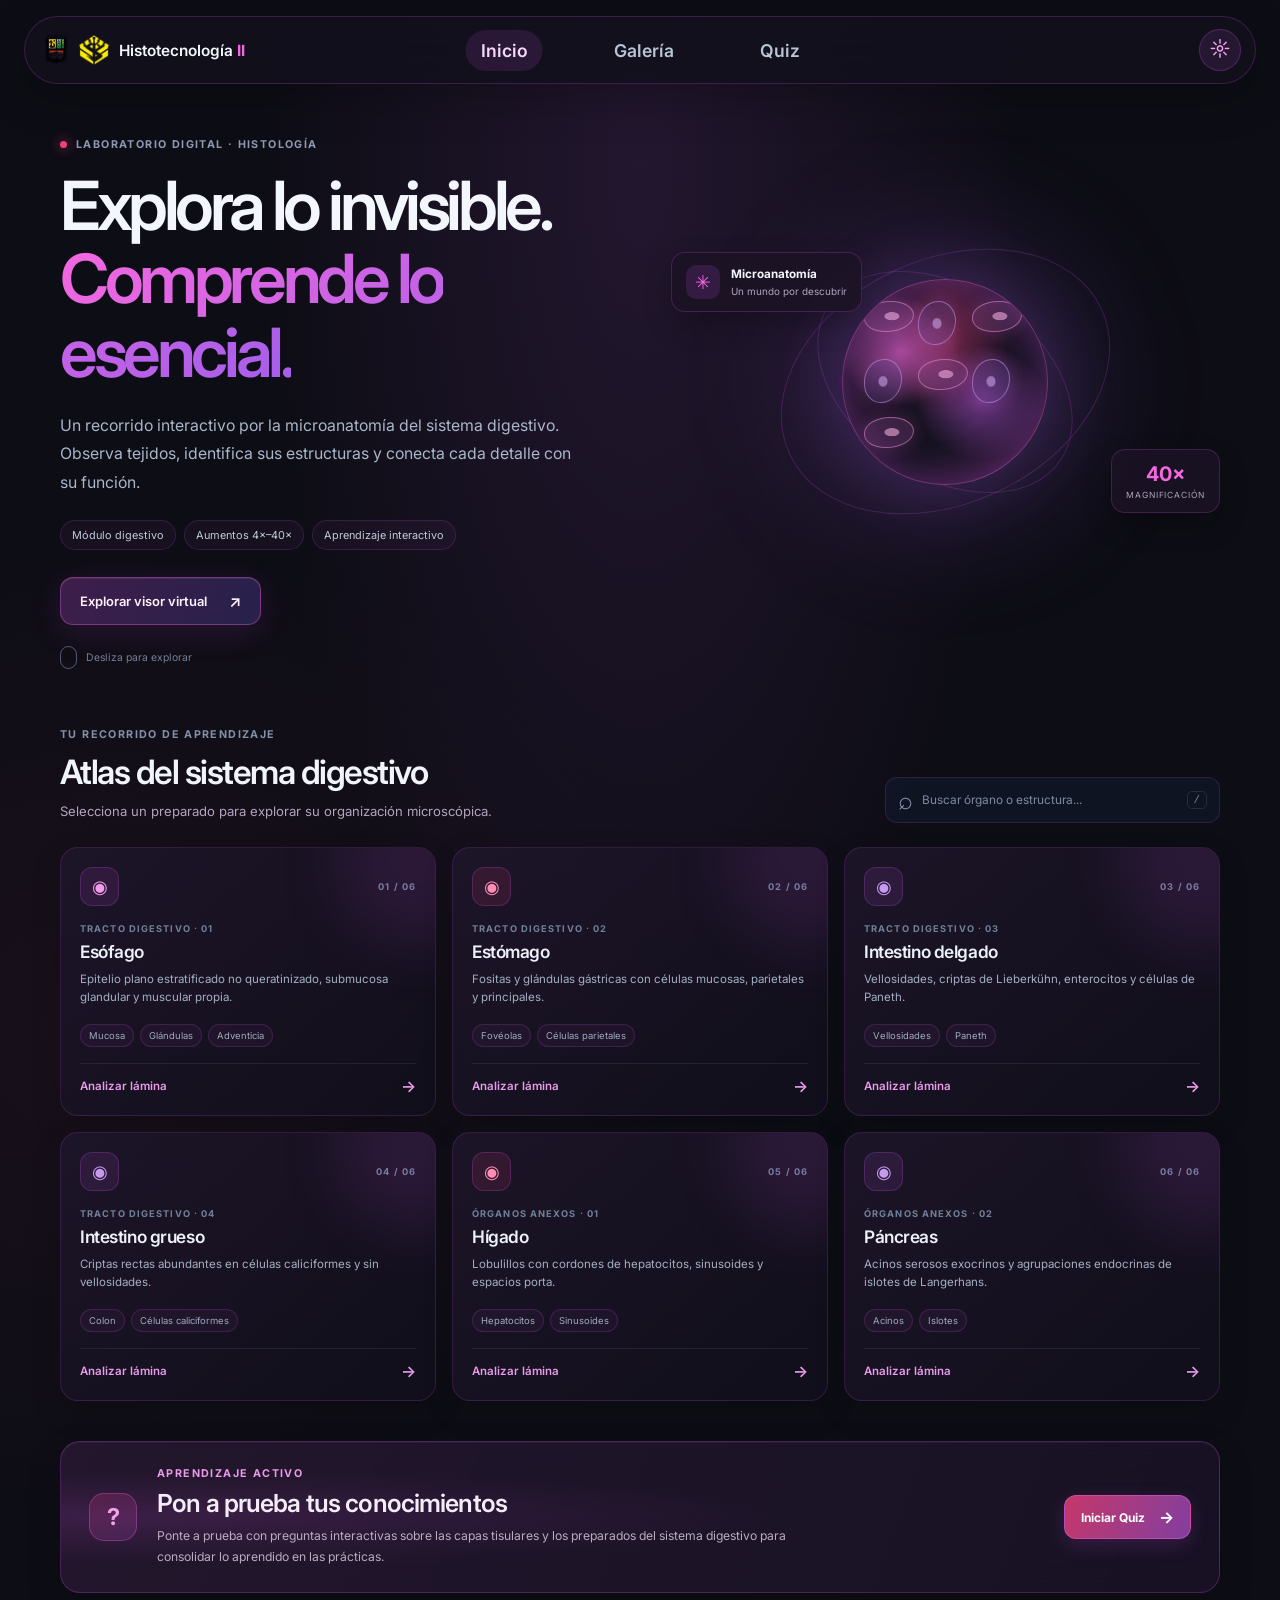
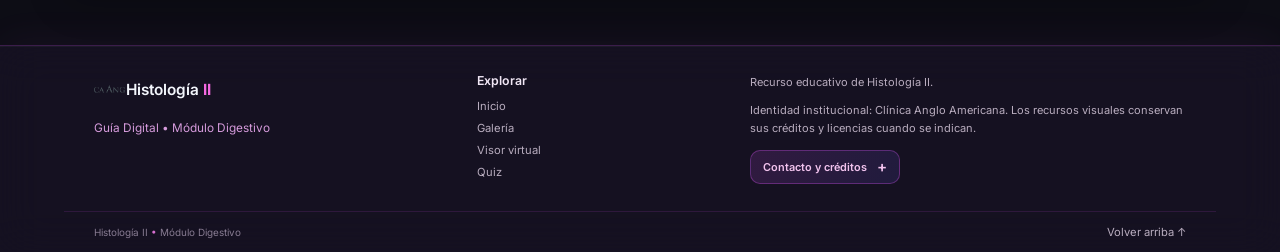
==== commit 38636c61: "Fix: layout unificado, responsive navbar, logos a color y visor full width" ====
--- a/index.html
+++ b/index.html
@@ -3,178 +3,185 @@
   <head>
     <meta charset="UTF-8" />
     <meta name="viewport" content="width=device-width, initial-scale=1.0" />
-    <title>Clinica Anglo Americana</title>
+    <meta name="theme-color" content="#0d0d15" />
+    <meta name="description" content="Explora preparados histológicos del sistema digestivo, estudia sus estructuras y practica con la Guía Digital de Histología II." />
+    <title>Histología II | Guía Digital</title>
     <link rel="preconnect" href="https://fonts.googleapis.com" />
     <link rel="preconnect" href="https://fonts.gstatic.com" crossorigin />
-    <link href="https://fonts.googleapis.com/css2?family=Cormorant+Garamond:wght@400;500;600;700&family=Inter:wght@400;500;600;700&display=swap" rel="stylesheet" />
+    <link href="https://fonts.googleapis.com/css2?family=Inter:wght@400;500;600;700;800&display=swap" rel="stylesheet" />
+    <script>
+      if (localStorage.getItem('histologia-theme') === 'light') {
+        document.documentElement.classList.add('light-mode');
+      }
+    </script>
     <link rel="stylesheet" href="styles.css" />
   </head>
-  <body>
-    <div class="page-wrapper">
-      <header class="navbar">
-        <a class="logo" href="index.html" aria-label="Clínica Anglo Americana, inicio">
-          <img src="image/logo.png" alt="Clínica Anglo Americana" />
+  <body class="dashboard-body">
+    <div class="page-wrapper home-dashboard" id="top">
+      <header class="dashboard-nav" aria-label="Navegación principal">
+        <a class="dashboard-brand" href="index.html" aria-label="Histotecnología II, inicio">
+          <span class="header-brand-content">
+            <img class="header-logo-icon" src="image/image_8.png" alt="Universidad de Carabobo" />
+            <img class="header-logo-icon" src="image/image_7.png" alt="Histotecnología" />
+            <span>Histotecnología <strong>II</strong></span>
+          </span>
         </a>
-        <nav class="nav-links" aria-label="Navegación principal">
+        <nav class="dashboard-links" id="siteNavigation" aria-label="Navegación principal">
           <a href="index.html" aria-current="page">Inicio</a>
           <a href="galeria.html">Galería</a>
           <a href="quiz.html">Quiz</a>
         </nav>
+        <div class="dashboard-nav-actions">
+          <button class="theme-toggle" type="button" data-theme-toggle aria-label="Activar modo claro" aria-pressed="false">
+            <span class="theme-toggle-icon" aria-hidden="true">☼</span>
+          </button>
+          <button class="menu-toggle" type="button" data-menu-toggle aria-controls="siteNavigation" aria-expanded="false" aria-label="Abrir menú de navegación">
+            <span aria-hidden="true">☰</span>
+          </button>
+        </div>
       </header>
 
-      <section class="banner-section" aria-label="Banner de nuestra institución">
-        <div class="banner-image" id="bannerImage" aria-hidden="true"></div>
-        <div class="banner-glass"></div>
-        <div class="banner-title-box">
-          <h2>NUESTRA INSTITUCIÓN</h2>
-        </div>
-        <div class="banner-text-box">
-          <p>
-            Originalmente desarrollado para estudiantes de la Universidad de Minnesota,
-            se ha convertido en uno de los recursos de histología más utilizados en
-            internet. El Departamento de Genética, Biología Celular y Desarrollo de la
-            Facultad de Medicina de la Universidad de Minnesota (Minneapolis, MN) y la
-            Facultad de Ciencias Biológicas, Recursos de Investigación y Aprendizaje
-            ofrecieron apoyo y recursos para poner este sitio a disposición de una
-            audiencia global.
-          </p>
-        </div>
-      </section>
+      <main>
+        <section class="dashboard-hero" id="visor-virtual" aria-labelledby="hero-title">
+          <div class="hero-copy">
+            <p class="dashboard-eyebrow"><span></span> LABORATORIO DIGITAL · HISTOLOGÍA</p>
+            <h1 id="hero-title">Explora lo invisible.<br /><span>Comprende lo esencial.</span></h1>
+            <p class="hero-description">Un recorrido interactivo por la microanatomía del sistema digestivo. Observa tejidos, identifica sus estructuras y conecta cada detalle con su función.</p>
+            <div class="hero-badges" aria-label="Características del módulo">
+              <span>Módulo digestivo</span>
+              <span>Aumentos 4×–40×</span>
+              <span>Aprendizaje interactivo</span>
+            </div>
+            <a class="primary-action" href="visor.html">Explorar visor virtual <span aria-hidden="true">↗</span></a>
+          </div>
+          <div class="hero-art" aria-hidden="true">
+            <div class="hero-orbit orbit-outer"></div>
+            <div class="hero-orbit orbit-inner"></div>
+            <div class="hero-micrograph"><span></span><span></span><span></span><span></span><span></span><span></span><span></span></div>
+            <div class="hero-float-card"><span class="float-card-icon">✳</span><span><strong>Microanatomía</strong><small>Un mundo por descubrir</small></span></div>
+            <div class="hero-scale"><span>40×</span><small>MAGNIFICACIÓN</small></div>
+          </div>
+          <a class="scroll-cue" href="#galeria"><span></span> Desliza para explorar</a>
+        </section>
 
-      <section class="history-section" aria-label="Nuestra historia">
-        <div class="history-intro-card">
-          <h2>NUESTRA HISTORIA</h2>
-          <p>
-            Durante más de un siglo, el Departamento de Anatomía de la Facultad de Medicina de la
-            Universidad de Minnesota (Minneapolis, MN) preparó, teñió y preservó meticulosamente
-            muestras de tejido que revelan la microanatomía de células y tejidos humanos. Estas
-            láminas son más que simples secciones de tejido; representan un legado de excelencia de
-            generaciones de miembros del departamento.
-          </p>
-        </div>
-
-        <div class="history-story-row">
-          <div class="history-copy-card">
-            <p>
-              Este recurso se basa en una larga trayectoria docente en la Universidad de Minnesota.
-              La colección docente se desarrolló durante las décadas de 1950 y 1960 bajo la dirección
-              de Anna-Mary Carpenter, Ph.D., M.D. Se hizo más accesible gracias a la publicación de
-              Human Histology: A Color Atlas de Anna-Mary Carpenter, Ph.D., M.D., publicada en 1968.
-              También sirvió como fuente principal de las micrografías ópticas para el Color Atlas of
-              Histology, de Stanley Erlandsen, Ph.D., y Jean Magney, M.S., publicado en 1992.
-            </p>
+        <section class="module-section" id="galeria" aria-labelledby="modules-title">
+          <div class="section-heading">
+            <div>
+              <p class="dashboard-eyebrow">TU RECORRIDO DE APRENDIZAJE</p>
+              <h2 id="modules-title">Atlas del sistema digestivo</h2>
+              <p>Selecciona un preparado para explorar su organización microscópica.</p>
+            </div>
+            <label class="module-search">
+              <span class="search-icon" aria-hidden="true">⌕</span>
+              <span class="visually-hidden">Buscar preparados</span>
+              <input id="moduleSearch" type="search" placeholder="Buscar órgano o estructura..." autocomplete="off" />
+              <kbd>/</kbd>
+            </label>
           </div>
 
-          <div class="history-image-card">
-            <img src="image/9504f9268268d9f72ce1945ac0bae910e832166a.jpg" alt="Libro de histología con estetoscopio" />
+          <div class="module-grid" id="moduleGrid" aria-live="polite">
+            <article class="module-card" data-search="esofago esófago epitelio estratificado adventicia mucosa muscular">
+              <div class="module-card-top"><span class="organ-icon icon-esophagus" aria-hidden="true">◉</span><span class="module-number">01 / 06</span></div>
+              <p class="module-system">TRACTO DIGESTIVO · 01</p>
+              <h3>Esófago</h3>
+              <p class="module-description">Epitelio plano estratificado no queratinizado, submucosa glandular y muscular propia.</p>
+              <div class="module-tags"><span>Mucosa</span><span>Glándulas</span><span>Adventicia</span></div>
+              <a class="module-action" href="visor.html?organ=esofago">Analizar lámina <span aria-hidden="true">→</span></a>
+            </article>
+
+            <article class="module-card" data-search="estomago estómago fositas gastricas glándulas gastricas mucosa parietales principales">
+              <div class="module-card-top"><span class="organ-icon icon-stomach" aria-hidden="true">◉</span><span class="module-number">02 / 06</span></div>
+              <p class="module-system">TRACTO DIGESTIVO · 02</p>
+              <h3>Estómago</h3>
+              <p class="module-description">Fositas y glándulas gástricas con células mucosas, parietales y principales.</p>
+              <div class="module-tags"><span>Fovéolas</span><span>Células parietales</span></div>
+              <a class="module-action" href="visor.html?organ=estomago">Analizar lámina <span aria-hidden="true">→</span></a>
+            </article>
+
+            <article class="module-card" data-search="intestino delgado duodeno yeyuno ileon íleon vellosidades enterocitos celulas paneth">
+              <div class="module-card-top"><span class="organ-icon icon-small-intestine" aria-hidden="true">◉</span><span class="module-number">03 / 06</span></div>
+              <p class="module-system">TRACTO DIGESTIVO · 03</p>
+              <h3>Intestino delgado</h3>
+              <p class="module-description">Vellosidades, criptas de Lieberkühn, enterocitos y células de Paneth.</p>
+              <div class="module-tags"><span>Vellosidades</span><span>Paneth</span></div>
+              <a class="module-action" href="visor.html?organ=intestino-delgado">Analizar lámina <span aria-hidden="true">→</span></a>
+            </article>
+
+            <article class="module-card" data-search="intestino grueso colon criptas caliciformes mucosa">
+              <div class="module-card-top"><span class="organ-icon icon-large-intestine" aria-hidden="true">◉</span><span class="module-number">04 / 06</span></div>
+              <p class="module-system">TRACTO DIGESTIVO · 04</p>
+              <h3>Intestino grueso</h3>
+              <p class="module-description">Criptas rectas abundantes en células caliciformes y sin vellosidades.</p>
+              <div class="module-tags"><span>Colon</span><span>Células caliciformes</span></div>
+              <a class="module-action" href="visor.html?organ=intestino-grueso">Analizar lámina <span aria-hidden="true">→</span></a>
+            </article>
+
+            <article class="module-card" data-search="higado hígado hepatocitos sinusoides espacio porta lobulillos">
+              <div class="module-card-top"><span class="organ-icon icon-liver" aria-hidden="true">◉</span><span class="module-number">05 / 06</span></div>
+              <p class="module-system">ÓRGANOS ANEXOS · 01</p>
+              <h3>Hígado</h3>
+              <p class="module-description">Lobulillos con cordones de hepatocitos, sinusoides y espacios porta.</p>
+              <div class="module-tags"><span>Hepatocitos</span><span>Sinusoides</span></div>
+              <a class="module-action" href="visor.html?organ=higado">Analizar lámina <span aria-hidden="true">→</span></a>
+            </article>
+
+            <article class="module-card" data-search="pancreas páncreas acinos serosos islotes langerhans conductos">
+              <div class="module-card-top"><span class="organ-icon icon-pancreas" aria-hidden="true">◉</span><span class="module-number">06 / 06</span></div>
+              <p class="module-system">ÓRGANOS ANEXOS · 02</p>
+              <h3>Páncreas</h3>
+              <p class="module-description">Acinos serosos exocrinos y agrupaciones endocrinas de islotes de Langerhans.</p>
+              <div class="module-tags"><span>Acinos</span><span>Islotes</span></div>
+              <a class="module-action" href="visor.html?organ=pancreas">Analizar lámina <span aria-hidden="true">→</span></a>
+            </article>
+          </div>
+          <p class="search-empty" id="searchEmpty" hidden>No encontramos preparados que coincidan con esa búsqueda.</p>
+        </section>
+
+        <section class="quiz-promo" aria-labelledby="quiz-promo-title">
+          <div class="quiz-promo-icon" aria-hidden="true">?</div>
+          <div class="quiz-promo-copy">
+            <p class="dashboard-eyebrow">APRENDIZAJE ACTIVO</p>
+            <h2 id="quiz-promo-title">Pon a prueba tus conocimientos</h2>
+            <p>Ponte a prueba con preguntas interactivas sobre las capas tisulares y los preparados del sistema digestivo para consolidar lo aprendido en las prácticas.</p>
+          </div>
+          <a class="quiz-promo-action" href="quiz.html">Iniciar Quiz <span aria-hidden="true">→</span></a>
+        </section>
+
+      </main>
+
+      <footer class="dashboard-site-footer">
+        <div class="dashboard-footer-main">
+          <div class="footer-brand-block">
+            <a class="dashboard-brand" href="index.html" aria-label="Histología II, inicio">
+              <img src="image/logo.png" alt="" />
+              <span>Histología <strong>II</strong></span>
+            </a>
+            <p>Guía Digital <span aria-hidden="true">•</span> Módulo Digestivo</p>
+          </div>
+
+          <nav class="footer-quick-links" aria-label="Navegación rápida">
+            <h2>Explorar</h2>
+            <a href="index.html">Inicio</a>
+            <a href="galeria.html">Galería</a>
+            <a href="visor.html">Visor virtual</a>
+            <a href="quiz.html">Quiz</a>
+          </nav>
+
+          <div class="footer-credit-block" id="contacto">
+            <p>Recurso educativo de Histología II.</p>
+            <p>Identidad institucional: Clínica Anglo Americana. Los recursos visuales conservan sus créditos y licencias cuando se indican.</p>
+            <details class="footer-contact">
+              <summary>Contacto y créditos</summary>
+              <p>Para consultas académicas o información sobre los recursos, comunícate con tu equipo docente.</p>
+            </details>
           </div>
         </div>
-      </section>
-
-      <section class="feature-story" aria-label="Presentación del atlas">
-        <div class="feature-story-row">
-          <div class="feature-image-card">
-            <img src="image/916f5a3799ebbe203192f91886bdfabf93e1e0f8.jpg" alt="Colección de libros de histología" />
-          </div>
-
-          <div class="feature-copy-card">
-            <p>
-              Para presentar una gama más amplia de especímenes y avances en impresión en color,
-              publicamos el Atlas de Histología Humana: Guía de la Estructura Microscópica de
-              Células, Tejidos y Órganos. Cada ejemplar se presenta como una serie de fotografías a
-              aumentos crecientes para proporcionar contexto y una sensación de escala y proporción.
-              Este atlas ofrece a cada estudiante un resumen impreso accesible de las diapositivas
-              esenciales de este sitio.
-            </p>
-          </div>
-        </div>
-      </section>
-
-      <section class="story-panel" aria-label="Texto final de historia">
-        <div class="story-panel-inner">
-          <p>
-            Aunque los libros de texto y atlas tradicionales ofrecen imágenes valiosas, no pueden sustituir la
-            experiencia de ver un espécimen entero a través de un microscopio. La Guía de Histología cierra esta
-            brecha presentando las láminas de microscopio en un formato virtual que fomenta la exploración.
-            Cada diapositiva de nuestra colección digital ha sido cuidadosamente seleccionada por su excelente
-            conservación, tinción de alta calidad y capacidad para demostrar características estructurales clave.
-            Durante más de cinco décadas de docencia, se produjeron muchas láminas adicionales de microscopio
-            por nosotros, otras instituciones y colaboradores individuales. Stanley Erlandsen, Ph.D., dirigió una
-            instalación central para microscopía electrónica. Este sitio presenta gran parte de su propio trabajo,
-            junto con numerosas imágenes recogidas de sus colegas, para apoyar la educación en histología.
-            Agradecemos mucho a nuestros estudiantes que brindaron el impulso y la orientación para crear una
-            presentación de histología que facilita su adquisición de conocimientos sobre la estructura microscópica
-            de células, tejidos y órganos. Fueron los estudiantes quienes nos enseñaron la mejor manera de enseñarles.
-          </p>
-        </div>
-      </section>
-
-      <script>
-        const bannerImages = [
-          "https://images.unsplash.com/photo-1538108149393-fbbd81895907?auto=format&fit=crop&w=1600&q=80",
-          "https://images.unsplash.com/photo-1576091160550-2173dba999ef?auto=format&fit=crop&w=1600&q=80",
-          "https://images.unsplash.com/photo-1584515933487-779824d29309?auto=format&fit=crop&w=1600&q=80"
-        ];
-
-        const bannerImage = document.getElementById("bannerImage");
-        let bannerIndex = 0;
-
-        function changeBannerImage() {
-          bannerIndex = (bannerIndex + 1) % bannerImages.length;
-          bannerImage.style.backgroundImage = `url('${bannerImages[bannerIndex]}')`;
-        }
-
-        bannerImage.style.backgroundImage = `url('${bannerImages[0]}')`;
-        setInterval(changeBannerImage, 4500);
-      </script>
-
-      <footer class="site-footer">
-        <div class="footer-grid">
-          <div class="footer-column">
-            <h3>Sobre la Plataforma</h3>
-            <p>Espacio virtual dedicado al aprendizaje y exploración del mundo microscópico, ofreciendo acceso a muestras, recursos educativos e información científica.</p>
-          </div>
-
-          <div class="footer-column">
-            <h3>Soporte y Ayuda</h3>
-            <p>Encuentra indicaciones sobre el uso de las herramientas y la navegación dentro del laboratorio.</p>
-          </div>
-
-          <div class="footer-column">
-            <h3>Información Legal</h3>
-            <p>Este sitio web tiene fines educativos e informativos. El contenido, imágenes y recursos utilizados están protegidos por sus respectivos derechos de autor y no pueden ser reproducidos sin autorización.</p>
-          </div>
-
-          <div class="footer-column footer-newsletter">
-            <h3>Nota de Actualización</h3>
-            <p>El catálogo de muestras y la información científica se mantienen en revisión constante.</p>
-            <div class="newsletter-box">
-              <span class="mail-icon" aria-hidden="true">
-                <svg viewBox="0 0 24 24" focusable="false" aria-hidden="true">
-                  <path d="M4 7.5A2.5 2.5 0 0 1 6.5 5h11A2.5 2.5 0 0 1 20 7.5v9A2.5 2.5 0 0 1 17.5 19h-11A2.5 2.5 0 0 1 4 16.5v-9Zm2.3-.5 6.7 5.2 6.7-5.2H6.3Zm12.2 2.2-6.5 5.1a1 1 0 0 1-1.2 0L5.5 9.2v7.3c0 .3.2.5.5.5h11c.3 0 .5-.2.5-.5V9.2Z" fill="currentColor"/>
-                </svg>
-              </span>
-              <span>Ingrese tu correo</span>
-            </div>
-            <button class="subscribe-btn" type="button">SUSCRIBIRME</button>
-          </div>
-        </div>
-
-        <div class="footer-bottom">
-          <div class="footer-bottom-text">Derechos de autor 2005 - 2026 T. Clark Brejle y Robert L. Sorenson... Todos los derechos reservados.</div>
-          <div class="social-icons" aria-label="Redes sociales">
-            <button class="social-btn" type="button" aria-label="Facebook">
-              <svg viewBox="0 0 24 24" aria-hidden="true"><path d="M13.5 21v-8h2.4l.4-2.8h-2.8V7.5c0-.8.2-1.3 1.3-1.3h1.5V3.6c-.3 0-1.2-.1-2.3-.1-2.3 0-3.9 1.4-3.9 4v2.3H8v2.8h2.5v8h3Z" fill="currentColor"/></svg>
-            </button>
-            <button class="social-btn" type="button" aria-label="Instagram">
-              <svg viewBox="0 0 24 24" aria-hidden="true"><path d="M7 2.5h10A4.5 4.5 0 0 1 21.5 7v10A4.5 4.5 0 0 1 17 21.5H7A4.5 4.5 0 0 1 2.5 17V7A4.5 4.5 0 0 1 7 2.5Zm0 2A2.5 2.5 0 0 0 4.5 7v10A2.5 2.5 0 0 0 7 19.5h10A2.5 2.5 0 0 0 19.5 17V7A2.5 2.5 0 0 0 17 4.5H7Zm5 2.2A4.3 4.3 0 1 1 7.7 13 4.3 4.3 0 0 1 12 6.7Zm0 2A2.3 2.3 0 1 0 14.3 11 2.3 2.3 0 0 0 12 8.7Zm4.7-1.7a1.1 1.1 0 1 1-1.1 1.1 1.1 1.1 0 0 1 1.1-1.1Z" fill="currentColor"/></svg>
-            </button>
-            <button class="social-btn" type="button" aria-label="X">
-              <svg viewBox="0 0 24 24" aria-hidden="true"><path d="M18.9 3h2.8l-6.1 7 7.2 11H16l-4.9-7.4L5.8 21H3l6.6-7.6L3 3h7.3l4.4 6.7L18.9 3Zm-1 16.2h1.6L7.3 4.7H5.6l12.3 14.5Z" fill="currentColor"/></svg>
-            </button>
-          </div>
+        <div class="dashboard-footer-bottom">
+          <span>Histología II <span aria-hidden="true">•</span> Módulo Digestivo</span>
+          <a href="#top" class="footer-back-to-top">Volver arriba ↑</a>
         </div>
       </footer>
     </div>
+    <script src="script.js"></script>
   </body>
-</html>+</html>
--- a/styles.css
+++ b/styles.css
@@ -23,15 +23,16 @@
 
 html, body {
   margin: 0;
+  padding: 0;
   min-height: 100%;
   overflow-x: hidden;
-  background: #F2D8E6;
+  background-color: #0d0d15;
   font-family: "Inter", sans-serif;
 }
 
 body {
   min-height: 100vh;
-  background: #F2D8E6;
+  background-color: #0d0d15;
 }
 
 button {
@@ -1179,141 +1180,11 @@
   }
 }
 
-.quiz-intro {
-  margin-bottom: 54px;
-}
-
-.quiz-intro > p:last-child {
-  max-width: 720px;
-}
-
-.quiz-section {
-  margin-bottom: 76px;
-}
-
-.quiz-grid {
-  align-items: stretch;
-}
-
-.quiz-card {
-  display: flex;
-  flex-direction: column;
-}
-
-.quiz-image {
-  position: relative;
-  overflow: hidden;
-  aspect-ratio: 1.58 / 1;
-  padding: 0;
-  background: #e9dce9;
-}
-
-.quiz-image img {
-  display: block;
-  width: 100%;
-  height: 100%;
-  object-fit: cover;
-  transition: transform 250ms ease;
-}
-
-.quiz-image-credit {
-  position: absolute;
-  right: 6px;
-  bottom: 6px;
-  padding: 4px 6px;
-  border-radius: 3px;
-  background: rgba(255, 255, 255, 0.92);
-  color: #392541;
-  font-size: 0.62rem;
-  line-height: 1.3;
-}
-
-.quiz-image-credit a {
-  color: inherit;
-  text-decoration: underline;
-  text-underline-offset: 2px;
-}
-
-.quiz-card:hover .quiz-image img {
-  transform: scale(1.04);
-}
-
-.quiz-card .chapter-content {
-  display: flex;
-  flex: 1;
-  flex-direction: column;
-  align-items: flex-start;
-}
-
-.quiz-card .chapter-content p {
-  flex: 1;
-}
-
-.quiz-action {
-  min-height: 38px;
-  padding: 9px 16px;
-  border: 0;
-  border-radius: 4px;
-  background: #7f00b1;
-  color: #fff;
-  font: inherit;
-  font-size: 0.8rem;
-  font-weight: 700;
-  cursor: pointer;
-  transition: background-color 160ms ease, transform 160ms ease;
-}
-
-.quiz-action:hover,
-.quiz-action:focus-visible {
-  background: #4a0268;
-}
-
-.quiz-action:active {
-  transform: translateY(1px);
-}
-
-.quiz-grid-featured {
-  grid-template-columns: minmax(240px, 360px);
-  justify-content: center;
-}
-
-.quiz-page .site-footer {
-  margin-top: 10px;
-}
-
-@media (max-width: 620px) {
-  .quiz-intro {
-    margin-bottom: 44px;
-  }
-
-  .quiz-intro h1 {
-    font-size: 1.8rem;
-  }
-
-  .quiz-section {
-    margin-bottom: 54px;
-  }
-
-  .quiz-grid-featured {
-    grid-template-columns: minmax(0, 1fr);
-  }
-}
-
-@media (max-width: 380px) {
-  .quiz-intro h1 {
-    font-size: 1.5rem;
-  }
-}
-
 @media (max-width: 260px) {
   .gallery-nav a,
   .gallery-nav button {
     padding: 8px 2px;
     font-size: 0.72rem;
-  }
-
-  .quiz-intro h1 {
-    font-size: 1.05rem;
   }
 }
 
@@ -1501,27 +1372,6 @@
   border-radius: 0;
   background: transparent;
   box-shadow: none;
-}
-
-.quiz-icon {
-  width: 18px;
-  height: 18px;
-  border-radius: 50%;
-  background: transparent;
-  box-shadow: none;
-}
-
-.quiz-icon::before {
-  content: "";
-  position: absolute;
-  left: 50%;
-  top: 50%;
-  width: 11px;
-  height: 11px;
-  transform: translate(-50%, -45%) rotate(45deg);
-  border: 3px solid #fff;
-  border-left: 0;
-  border-bottom: 0;
 }
 
 @media (max-width: 820px) {
@@ -1848,3 +1698,3584 @@
     padding: 10px;
   }
 }
+
+/* Histología II dashboard */
+:root {
+  color-scheme: dark;
+  --dashboard-bg: #0d0d15;
+  --dashboard-panel: rgba(24, 19, 37, 0.78);
+  --dashboard-border: rgba(224, 86, 253, 0.15);
+  --dashboard-muted: #b1a5bd;
+  --dashboard-text: #f3f6fc;
+  --dashboard-cyan: #f368e0;
+  --dashboard-violet: #a55eea;
+  --dashboard-pink: #ec407a;
+  --dashboard-glow: rgba(224, 86, 253, 0.4);
+}
+
+html {
+  scroll-behavior: smooth;
+  scroll-padding-top: 100px;
+}
+
+body.dashboard-body,
+body:has(.viewer-page) {
+  background: var(--dashboard-bg);
+  color: var(--dashboard-text);
+  font-family: "Inter", sans-serif;
+}
+
+.home-dashboard {
+  min-height: 100vh;
+  background:
+    radial-gradient(ellipse at 50% 8%, rgba(31, 60, 101, 0.16), transparent 40%),
+    var(--dashboard-bg);
+}
+
+.dashboard-nav {
+  position: sticky;
+  z-index: 10;
+  top: 16px;
+  display: flex;
+  align-items: center;
+  justify-content: space-between;
+  width: min(1280px, calc(100% - 48px));
+  min-height: 68px;
+  margin: 16px auto 0;
+  padding: 10px 14px 10px 20px;
+  border: 1px solid rgba(177, 199, 240, 0.15);
+  border-radius: 999px;
+  background: rgba(12, 19, 33, 0.78);
+  box-shadow: 0 14px 45px rgba(0, 0, 0, 0.24);
+  backdrop-filter: blur(22px);
+  -webkit-backdrop-filter: blur(22px);
+}
+
+.dashboard-brand,
+.viewer-brand {
+  display: inline-flex;
+  flex: 0 0 auto;
+  align-items: center;
+  gap: 10px;
+  color: var(--dashboard-text);
+  font-size: 0.96rem;
+  font-weight: 600;
+  text-decoration: none;
+}
+
+.dashboard-brand img,
+.viewer-brand img {
+  width: 32px;
+  height: 32px;
+  border-radius: 50%;
+  object-fit: cover;
+}
+
+.dashboard-brand strong,
+.viewer-brand strong {
+  color: var(--dashboard-cyan);
+}
+
+.dashboard-links {
+  display: flex;
+  align-items: center;
+  gap: 4px;
+}
+
+.dashboard-links a {
+  padding: 10px 13px;
+  border-radius: 999px;
+  color: #b9c4d5;
+  font-size: 0.77rem;
+  font-weight: 500;
+  text-decoration: none;
+  transition: color 180ms ease, background 180ms ease;
+}
+
+.dashboard-links a:hover,
+.dashboard-links a:focus-visible {
+  outline: none;
+  background: rgba(255, 255, 255, 0.08);
+  color: #fff;
+}
+
+.platform-status {
+  display: inline-flex;
+  align-items: center;
+  gap: 8px;
+  padding: 9px 13px;
+  border: 1px solid rgba(80, 218, 173, 0.15);
+  border-radius: 999px;
+  background: rgba(23, 107, 84, 0.12);
+  color: #a3e9ce;
+  font-size: 0.68rem;
+  white-space: nowrap;
+}
+
+.platform-status > span,
+.dashboard-eyebrow > span {
+  width: 7px;
+  height: 7px;
+  border-radius: 50%;
+  background: #5de1b2;
+  box-shadow: 0 0 12px rgba(93, 225, 178, 0.8);
+}
+
+.dashboard-hero {
+  position: relative;
+  display: grid;
+  grid-template-columns: minmax(0, 1fr) minmax(340px, 0.9fr);
+  align-items: center;
+  width: min(1160px, calc(100% - 64px));
+  min-height: 550px;
+  margin: 0 auto;
+  padding: 54px 0 68px;
+}
+
+.hero-copy {
+  position: relative;
+  z-index: 1;
+  max-width: 640px;
+}
+
+.dashboard-eyebrow {
+  display: flex;
+  align-items: center;
+  gap: 9px;
+  margin: 0 0 18px;
+  color: #8d9ab2;
+  font-size: 0.67rem;
+  font-weight: 700;
+  letter-spacing: 0.13em;
+}
+
+.dashboard-hero h1 {
+  margin: 0;
+  font-size: clamp(2.65rem, 5.3vw, 4.65rem);
+  font-weight: 600;
+  letter-spacing: -0.065em;
+  line-height: 1.08;
+}
+
+.dashboard-hero h1 span {
+  background: linear-gradient(95deg, var(--dashboard-cyan) 6%, #8eacf9 53%, var(--dashboard-violet) 94%);
+  background-clip: text;
+  -webkit-text-fill-color: transparent;
+}
+
+.hero-description {
+  max-width: 530px;
+  margin: 23px 0;
+  color: #aab6c9;
+  font-size: 0.99rem;
+  line-height: 1.8;
+}
+
+.hero-badges {
+  display: flex;
+  flex-wrap: wrap;
+  gap: 8px;
+  margin-bottom: 27px;
+}
+
+.hero-badges span,
+.module-tags span {
+  padding: 7px 11px;
+  border: 1px solid rgba(143, 166, 211, 0.15);
+  border-radius: 999px;
+  background: rgba(255, 255, 255, 0.035);
+  color: #c1cbda;
+  font-size: 0.68rem;
+}
+
+.primary-action {
+  display: inline-flex;
+  align-items: center;
+  justify-content: center;
+  gap: 22px;
+  min-height: 48px;
+  padding: 0 19px;
+  border: 1px solid rgba(119, 231, 245, 0.34);
+  border-radius: 13px;
+  background: linear-gradient(110deg, rgba(47, 175, 197, 0.21), rgba(131, 102, 222, 0.2));
+  box-shadow: inset 0 1px rgba(255, 255, 255, 0.08), 0 8px 32px rgba(58, 176, 198, 0.1);
+  color: #e8fdff;
+  font-size: 0.81rem;
+  font-weight: 600;
+  text-decoration: none;
+  transition: transform 200ms ease, box-shadow 200ms ease, border-color 200ms ease;
+}
+
+.primary-action:hover {
+  transform: translateY(-2px);
+  border-color: rgba(119, 231, 245, 0.68);
+  box-shadow: 0 12px 34px rgba(58, 176, 198, 0.2);
+}
+
+.primary-action > span,
+.module-action > span,
+.dashboard-footer a > span {
+  font-size: 1rem;
+  transition: transform 180ms ease;
+}
+
+.primary-action:hover > span,
+.module-action:hover > span,
+.dashboard-footer a:hover > span {
+  transform: translate(2px, -2px);
+}
+
+.hero-art {
+  position: relative;
+  display: grid;
+  min-height: 390px;
+  place-items: center;
+  isolation: isolate;
+}
+
+.hero-art::before {
+  position: absolute;
+  z-index: -1;
+  width: 300px;
+  height: 300px;
+  border-radius: 50%;
+  background: rgba(63, 137, 181, 0.13);
+  content: "";
+  filter: blur(55px);
+}
+
+.hero-orbit {
+  position: absolute;
+  border: 1px solid rgba(122, 171, 224, 0.12);
+  border-radius: 50%;
+  transform: rotate(-25deg);
+}
+
+.orbit-outer {
+  width: 345px;
+  height: 245px;
+}
+
+.orbit-inner {
+  width: 280px;
+  height: 190px;
+  transform: rotate(34deg);
+}
+
+.hero-micrograph {
+  position: relative;
+  display: grid;
+  grid-template-columns: repeat(3, 1fr);
+  width: 206px;
+  height: 206px;
+  padding: 21px;
+  overflow: hidden;
+  border: 1px solid rgba(213, 231, 255, 0.36);
+  border-radius: 50%;
+  background:
+    radial-gradient(ellipse at 28% 35%, rgba(216, 106, 174, 0.55), transparent 29%),
+    radial-gradient(ellipse at 68% 60%, rgba(99, 113, 210, 0.58), transparent 33%),
+    radial-gradient(ellipse at 52% 30%, rgba(91, 202, 203, 0.49), transparent 40%),
+    linear-gradient(140deg, #192642, #101424 65%, #351b41);
+  box-shadow: inset 0 0 42px rgba(80, 174, 206, 0.3), 0 0 75px rgba(83, 146, 210, 0.18);
+  animation: micrograph-float 7s ease-in-out infinite;
+}
+
+.hero-micrograph::before,
+.hero-micrograph::after,
+.hero-micrograph span {
+  display: block;
+  width: 50px;
+  height: 31px;
+  border: 1px solid rgba(249, 200, 225, 0.43);
+  border-radius: 53% 45% 56% 43%;
+  background: radial-gradient(ellipse at 56% 49%, rgba(227, 171, 210, 0.5) 0 18%, transparent 21%), rgba(160, 101, 177, 0.2);
+  box-shadow: 0 0 17px rgba(225, 125, 196, 0.18);
+}
+
+.hero-micrograph span:nth-child(2n) {
+  width: 38px;
+  height: 44px;
+  border-color: rgba(141, 215, 229, 0.42);
+  background: radial-gradient(ellipse at 50% 51%, rgba(159, 225, 231, 0.45) 0 15%, transparent 20%), rgba(88, 146, 188, 0.18);
+}
+
+.hero-float-card,
+.hero-scale {
+  position: absolute;
+  display: flex;
+  align-items: center;
+  gap: 11px;
+  padding: 12px 14px;
+  border: 1px solid rgba(188, 211, 247, 0.16);
+  border-radius: 14px;
+  background: rgba(17, 26, 44, 0.82);
+  box-shadow: 0 12px 28px rgba(0, 0, 0, 0.23);
+  backdrop-filter: blur(12px);
+}
+
+.hero-float-card {
+  top: 65px;
+  left: 0;
+}
+
+.float-card-icon {
+  display: grid;
+  width: 34px;
+  height: 34px;
+  border-radius: 10px;
+  background: rgba(89, 212, 228, 0.12);
+  color: var(--dashboard-cyan);
+  font-size: 1.2rem;
+  place-items: center;
+}
+
+.hero-float-card strong,
+.hero-float-card small,
+.hero-scale small {
+  display: block;
+}
+
+.hero-float-card strong {
+  font-size: 0.73rem;
+}
+
+.hero-float-card small {
+  margin-top: 4px;
+  color: var(--dashboard-muted);
+  font-size: 0.62rem;
+}
+
+.hero-scale {
+  right: 0;
+  bottom: 64px;
+  display: block;
+  min-width: 103px;
+  text-align: center;
+}
+
+.hero-scale > span {
+  color: var(--dashboard-cyan);
+  font-size: 1.25rem;
+  font-weight: 700;
+}
+
+.hero-scale small {
+  margin-top: 4px;
+  color: var(--dashboard-muted);
+  font-size: 0.53rem;
+  letter-spacing: 0.11em;
+}
+
+.scroll-cue {
+  position: absolute;
+  bottom: 24px;
+  left: 0;
+  display: flex;
+  align-items: center;
+  gap: 9px;
+  color: #728099;
+  font-size: 0.65rem;
+  text-decoration: none;
+}
+
+.scroll-cue span {
+  width: 17px;
+  height: 23px;
+  border: 1px solid rgba(147, 166, 198, 0.5);
+  border-radius: 99px;
+}
+
+.module-section,
+.dashboard-footer {
+  width: min(1160px, calc(100% - 64px));
+  margin-right: auto;
+  margin-left: auto;
+}
+
+.module-section {
+  padding: 35px 0 40px;
+  scroll-margin-top: 105px;
+}
+
+.section-heading {
+  display: flex;
+  align-items: flex-end;
+  justify-content: space-between;
+  gap: 24px;
+  margin-bottom: 24px;
+}
+
+.section-heading h2 {
+  margin: 0;
+  color: #f1f5fb;
+  font-size: clamp(1.55rem, 3vw, 2.1rem);
+  font-weight: 600;
+  letter-spacing: -0.045em;
+}
+
+.section-heading .dashboard-eyebrow {
+  margin-bottom: 10px;
+  color: #8291aa;
+}
+
+.section-heading > div > p:last-child {
+  margin: 9px 0 0;
+  color: var(--dashboard-muted);
+  font-size: 0.82rem;
+  line-height: 1.65;
+}
+
+.module-search {
+  display: flex;
+  align-items: center;
+  gap: 9px;
+  width: min(335px, 100%);
+  min-height: 46px;
+  padding: 0 12px;
+  border: 1px solid var(--dashboard-border);
+  border-radius: 12px;
+  background: rgba(17, 25, 43, 0.65);
+  color: #8695ac;
+  transition: border-color 180ms ease, box-shadow 180ms ease;
+}
+
+.module-search:focus-within {
+  border-color: rgba(98, 226, 240, 0.52);
+  box-shadow: 0 0 0 3px rgba(98, 226, 240, 0.08);
+}
+
+.search-icon {
+  font-size: 1.55rem;
+  line-height: 1;
+}
+
+.module-search input {
+  width: 100%;
+  padding: 0;
+  border: 0;
+  outline: 0;
+  background: transparent;
+  color: var(--dashboard-text);
+  font: inherit;
+  font-size: 0.74rem;
+}
+
+.module-search input::placeholder {
+  color: #7d8aa0;
+}
+
+.module-search kbd {
+  padding: 2px 6px;
+  border: 1px solid rgba(161, 180, 214, 0.15);
+  border-radius: 5px;
+  color: #79869b;
+  font-size: 0.67rem;
+}
+
+.module-grid {
+  display: grid;
+  grid-template-columns: repeat(3, minmax(0, 1fr));
+  gap: 16px;
+}
+
+.module-card {
+  position: relative;
+  display: flex;
+  min-height: 258px;
+  flex-direction: column;
+  padding: 19px;
+  overflow: hidden;
+  border: 1px solid var(--dashboard-border);
+  border-radius: 18px;
+  background: linear-gradient(140deg, rgba(23, 33, 55, 0.86), rgba(13, 20, 35, 0.88));
+  box-shadow: 0 12px 32px rgba(0, 0, 0, 0.13);
+  transition: transform 220ms ease, border-color 220ms ease, box-shadow 220ms ease;
+}
+
+.module-card::before {
+  position: absolute;
+  top: -66px;
+  right: -68px;
+  width: 165px;
+  height: 165px;
+  border-radius: 50%;
+  background: rgba(84, 198, 213, 0.08);
+  content: "";
+  filter: blur(30px);
+  transition: opacity 220ms ease, transform 220ms ease;
+}
+
+.module-card:hover {
+  transform: translateY(-4px);
+  border-color: rgba(102, 213, 229, 0.38);
+  box-shadow: 0 18px 38px rgba(0, 0, 0, 0.25), 0 0 26px rgba(60, 173, 203, 0.08);
+}
+
+.module-card:hover::before {
+  transform: scale(1.25);
+  opacity: 1;
+}
+
+.module-card[hidden] {
+  display: none;
+}
+
+.module-card-top {
+  display: flex;
+  align-items: center;
+  justify-content: space-between;
+}
+
+.organ-icon {
+  display: grid;
+  width: 39px;
+  height: 39px;
+  border: 1px solid rgba(123, 199, 229, 0.16);
+  border-radius: 12px;
+  background: rgba(82, 143, 189, 0.13);
+  color: #83d8e7;
+  font-size: 1.12rem;
+  place-items: center;
+}
+
+.icon-stomach,
+.icon-liver {
+  color: #e8a1c7;
+  background: rgba(201, 92, 155, 0.1);
+}
+
+.icon-small-intestine,
+.icon-pancreas {
+  color: #b8a2ff;
+  background: rgba(142, 105, 207, 0.12);
+}
+
+.icon-large-intestine {
+  color: #e7bf7f;
+  background: rgba(193, 143, 82, 0.11);
+}
+
+.module-number,
+.module-system {
+  color: #718099;
+  font-size: 0.58rem;
+  font-weight: 700;
+  letter-spacing: 0.12em;
+}
+
+.module-system {
+  margin: 17px 0 7px;
+}
+
+.module-card h3 {
+  margin: 0;
+  color: #ecf1fa;
+  font-size: 1.08rem;
+  font-weight: 600;
+  letter-spacing: -0.025em;
+}
+
+.module-description {
+  min-height: 42px;
+  margin: 8px 0 12px;
+  color: #a3afc1;
+  font-size: 0.72rem;
+  line-height: 1.6;
+}
+
+.module-tags {
+  display: flex;
+  flex-wrap: wrap;
+  gap: 6px;
+  margin-bottom: 16px;
+}
+
+.module-tags span {
+  padding: 5px 8px;
+  color: #9eabc0;
+  font-size: 0.59rem;
+}
+
+.module-action {
+  display: flex;
+  align-items: center;
+  justify-content: space-between;
+  margin-top: auto;
+  padding-top: 12px;
+  border-top: 1px solid rgba(157, 179, 218, 0.1);
+  color: #8ddde9;
+  font-size: 0.72rem;
+  font-weight: 600;
+  text-decoration: none;
+}
+
+.module-action:hover {
+  color: #d2fbff;
+}
+
+.module-action > span {
+  display: inline-block;
+}
+
+.search-empty {
+  margin: 20px 0 0;
+  padding: 28px;
+  border: 1px dashed var(--dashboard-border);
+  border-radius: 14px;
+  color: var(--dashboard-muted);
+  text-align: center;
+}
+
+.dashboard-footer {
+  display: flex;
+  align-items: center;
+  justify-content: space-between;
+  gap: 16px;
+  padding: 22px 0 30px;
+  border-top: 1px solid rgba(157, 179, 218, 0.1);
+}
+
+.dashboard-footer .dashboard-brand {
+  font-size: 0.79rem;
+}
+
+.dashboard-footer p {
+  margin: 0;
+  color: #738098;
+  font-size: 0.66rem;
+}
+
+.dashboard-footer a:last-child {
+  font-size: 0.66rem;
+}
+
+.visually-hidden {
+  position: absolute;
+  width: 1px;
+  height: 1px;
+  padding: 0;
+  overflow: hidden;
+  clip: rect(0, 0, 0, 0);
+  white-space: nowrap;
+  clip-path: inset(50%);
+}
+
+@keyframes micrograph-float {
+  0%, 100% { transform: translateY(0) rotate(-3deg); }
+  50% { transform: translateY(-8px) rotate(1deg); }
+}
+
+/* Responsive slide viewer */
+html:has(.viewer-page),
+body:has(.viewer-page) {
+  width: 100%;
+  height: auto;
+  min-height: 100%;
+  overflow-x: hidden;
+  overflow-y: auto;
+}
+
+.viewer-page {
+  width: 100%;
+  height: auto;
+  min-height: 100vh;
+  overflow: visible;
+  background: var(--dashboard-bg);
+}
+
+.viewer-page .viewer-header {
+  position: sticky;
+  z-index: 5;
+  top: 0;
+  width: 100%;
+  height: 72px;
+  min-height: 72px;
+  padding: 0 max(22px, calc((100vw - 1360px) / 2));
+  border-bottom: 1px solid rgba(153, 177, 224, 0.1);
+  background: rgba(10, 16, 29, 0.84);
+  backdrop-filter: blur(18px);
+  -webkit-backdrop-filter: blur(18px);
+}
+
+.viewer-brand {
+  gap: 9px;
+  font-size: 0.93rem;
+}
+
+.viewer-brand img {
+  width: 30px;
+  height: 30px;
+}
+
+.viewer-page .nav-links {
+  border-color: rgba(153, 177, 224, 0.11);
+  background: rgba(18, 26, 43, 0.83);
+  box-shadow: none;
+}
+
+.viewer-page .nav-links a {
+  padding: 9px 15px;
+  color: #aab6c9;
+  font-size: 0.75rem;
+}
+
+.viewer-page .nav-links a:hover,
+.viewer-page .nav-links a:focus-visible,
+.viewer-page .nav-links a[aria-current="page"] {
+  background: rgba(87, 199, 215, 0.14);
+  color: #b6f5fb;
+}
+
+.viewer-layout {
+  position: relative;
+  display: grid;
+  grid-template-columns: minmax(0, 1fr) 330px;
+  width: min(1440px, 100%);
+  height: calc(100vh - 72px);
+  min-height: 600px;
+  margin: 0 auto;
+  padding: 20px;
+  gap: 16px;
+  overflow: hidden;
+}
+
+.viewer-panel {
+  position: relative;
+  display: flex;
+  min-width: 0;
+  height: 100%;
+  flex-direction: column;
+  gap: 13px;
+  padding: 0;
+  overflow: hidden;
+  border: 0;
+  border-radius: 0;
+  background: transparent;
+  box-shadow: none;
+}
+
+.viewer-meta-strip {
+  position: static;
+  align-self: flex-start;
+  margin: 0;
+  padding: 4px 2px;
+  background: transparent;
+  color: #94a4bc;
+  font-size: 0.62rem;
+  font-weight: 700;
+  letter-spacing: 0.13em;
+}
+
+.viewer-stage {
+  position: relative;
+  width: 100%;
+  height: auto;
+  min-height: 0;
+  flex: 1;
+  overflow: hidden;
+  border: 1px solid rgba(170, 191, 226, 0.17);
+  border-radius: 18px;
+  background: #111729;
+  cursor: grab;
+  touch-action: none;
+}
+
+.viewer-stage.is-dragging {
+  cursor: grabbing;
+}
+
+.viewer-image {
+  position: absolute;
+  inset: 0;
+  border-radius: 0;
+  background-position: center;
+  background-repeat: no-repeat;
+  transition: background-size 120ms ease, background-position 120ms ease;
+}
+
+.viewer-image::before {
+  background: linear-gradient(180deg, rgba(5, 10, 19, 0.03), rgba(6, 10, 17, 0.34));
+  pointer-events: none;
+}
+
+.viewer-overlay {
+  left: 19px;
+  bottom: 19px;
+  padding: 11px 14px;
+  border: 1px solid rgba(230, 237, 251, 0.14);
+  border-radius: 12px;
+  background: rgba(9, 15, 26, 0.7);
+}
+
+.viewer-controls {
+  position: static;
+  display: flex;
+  width: 100%;
+  flex-direction: column;
+  align-items: stretch;
+  gap: 12px;
+  margin: 0;
+  padding: 14px;
+  border: 1px solid var(--dashboard-border);
+  border-radius: 16px;
+  background: rgba(17, 25, 42, 0.9);
+  box-shadow: none;
+}
+
+.viewer-tool-row {
+  display: flex;
+  align-items: center;
+  justify-content: space-between;
+  flex-wrap: wrap;
+  gap: 12px;
+}
+
+.zoom-preset-row {
+  display: flex;
+  align-items: center;
+  gap: 7px;
+}
+
+.toolbar-label {
+  margin-right: 3px;
+  color: #7f8da5;
+  font-size: 0.59rem;
+  font-weight: 700;
+  letter-spacing: 0.1em;
+}
+
+.viewer-page .zoom-preset-row button,
+.viewer-utility-actions button {
+  min-height: 34px;
+  padding: 0 11px;
+  border: 1px solid rgba(149, 172, 214, 0.15);
+  border-radius: 9px;
+  background: rgba(255, 255, 255, 0.035);
+  color: #b5c1d4;
+  font: inherit;
+  font-size: 0.7rem;
+  font-weight: 600;
+  cursor: pointer;
+  transition: border-color 160ms ease, color 160ms ease, background 160ms ease;
+}
+
+.viewer-page .zoom-preset-row button:hover,
+.viewer-utility-actions button:hover {
+  border-color: rgba(98, 226, 240, 0.38);
+  color: #e1fbff;
+}
+
+.viewer-page .zoom-preset-row button[aria-pressed="true"] {
+  border-color: rgba(98, 226, 240, 0.37);
+  background: rgba(98, 226, 240, 0.12);
+  color: #aef3f8;
+}
+
+.viewer-utility-actions {
+  display: flex;
+  flex-wrap: wrap;
+  gap: 7px;
+}
+
+.zoom-manual-row {
+  display: flex;
+  min-width: 0;
+  align-items: center;
+  justify-content: flex-start;
+  gap: 11px;
+}
+
+.viewer-page .zoom-action {
+  width: 32px;
+  height: 32px;
+  flex: 0 0 auto;
+  border-color: rgba(149, 172, 214, 0.15);
+  background: rgba(255, 255, 255, 0.035);
+  color: #c5d2e5;
+  font-size: 1.15rem;
+}
+
+.viewer-page .zoom-action:hover {
+  border-color: rgba(98, 226, 240, 0.38);
+  color: #aef3f8;
+}
+
+.viewer-page #zoomSlider {
+  width: min(240px, 30vw);
+  accent-color: var(--dashboard-cyan);
+}
+
+.viewer-page .zoom-readout,
+.viewer-magnification {
+  min-width: auto;
+  color: #c4d0e2;
+  font-size: 0.72rem;
+  font-weight: 600;
+  white-space: nowrap;
+}
+
+.viewer-magnification {
+  margin-left: auto;
+  color: #91dfe9;
+}
+
+.viewer-status {
+  margin: 0;
+  color: #f3bc91;
+  font-size: 0.7rem;
+}
+
+.viewer-status:empty {
+  display: none;
+}
+
+.info-panel {
+  position: relative;
+  width: auto;
+  height: 100%;
+  min-width: 0;
+  padding: 16px;
+  overflow-y: auto;
+  border: 1px solid var(--dashboard-border);
+  border-radius: 18px;
+  background: rgba(15, 23, 39, 0.91);
+  box-shadow: 0 12px 34px rgba(0, 0, 0, 0.17);
+}
+
+.info-panel-heading {
+  display: flex;
+  align-items: center;
+  justify-content: space-between;
+  margin-bottom: 12px;
+}
+
+.info-kicker {
+  color: #8897b0;
+  font-size: 0.6rem;
+  font-weight: 700;
+  letter-spacing: 0.12em;
+}
+
+.info-panel-heading button {
+  display: none;
+  width: 30px;
+  height: 30px;
+  border: 1px solid var(--dashboard-border);
+  border-radius: 9px;
+  background: transparent;
+  color: #c8d2e0;
+  font-size: 1.2rem;
+}
+
+.info-thumb {
+  display: flex;
+  min-height: 128px;
+  align-items: flex-end;
+  padding: 11px;
+  border: 1px solid rgba(164, 184, 223, 0.13);
+  border-radius: 12px;
+  background-image: linear-gradient(180deg, rgba(13, 19, 31, 0.03), rgba(12, 18, 30, 0.58)), url("https://images.unsplash.com/photo-1576091160550-2173dba999ef?auto=format&fit=crop&w=1000&q=80");
+}
+
+.info-thumb span {
+  color: rgba(241, 246, 255, 0.78);
+  font-size: 0.55rem;
+  font-weight: 700;
+  letter-spacing: 0.1em;
+}
+
+.info-copy {
+  padding-top: 16px;
+}
+
+.info-copy h1 {
+  margin: 0 0 9px;
+  color: #edf4ff;
+  font-family: "Inter", sans-serif;
+  font-size: 1.25rem;
+  font-weight: 600;
+  letter-spacing: -0.035em;
+  line-height: 1.3;
+}
+
+.info-copy p {
+  margin: 0;
+  color: #a5b2c6;
+  font-size: 0.75rem;
+  line-height: 1.7;
+}
+
+.structures-title {
+  margin: 21px 0 10px;
+  color: #dbe6f6;
+  font-size: 0.75rem;
+  font-weight: 600;
+}
+
+.info-copy ul {
+  margin: 0;
+  padding: 0;
+  list-style: none;
+  color: #a5b2c6;
+  font-size: 0.72rem;
+  line-height: 1.6;
+}
+
+.info-copy li {
+  position: relative;
+  padding: 8px 0 8px 15px;
+  border-bottom: 1px solid rgba(157, 179, 218, 0.08);
+}
+
+.info-copy li::before {
+  position: absolute;
+  top: 15px;
+  left: 0;
+  width: 5px;
+  height: 5px;
+  border-radius: 50%;
+  background: var(--dashboard-cyan);
+  content: "";
+}
+
+.info-backdrop {
+  display: none;
+}
+
+#viewerLayout:fullscreen {
+  width: 100%;
+  height: 100%;
+  min-height: 0;
+  padding: 20px;
+  background: var(--dashboard-bg);
+}
+
+@media (max-width: 900px) {
+  .dashboard-nav {
+    width: calc(100% - 28px);
+  }
+
+  .dashboard-links a {
+    padding: 9px 9px;
+    font-size: 0.7rem;
+  }
+
+  .platform-status {
+    padding: 8px 10px;
+    font-size: 0.61rem;
+  }
+
+  .dashboard-hero,
+  .module-section,
+  .dashboard-footer {
+    width: min(100% - 42px, 760px);
+  }
+
+  .dashboard-hero {
+    grid-template-columns: minmax(0, 1.15fr) minmax(250px, 0.85fr);
+    min-height: 500px;
+  }
+
+  .hero-art {
+    min-height: 330px;
+    transform: scale(0.84);
+  }
+
+  .module-grid {
+    grid-template-columns: repeat(2, minmax(0, 1fr));
+  }
+
+  .viewer-layout {
+    grid-template-columns: minmax(0, 1fr);
+    height: auto;
+    min-height: calc(100vh - 72px);
+    overflow: visible;
+  }
+
+  .viewer-panel {
+    min-height: 680px;
+  }
+
+  .viewer-stage {
+    min-height: 400px;
+  }
+
+  .info-panel {
+    position: fixed;
+    z-index: 12;
+    top: 0;
+    right: 0;
+    width: min(390px, calc(100vw - 34px));
+    height: 100dvh;
+    padding: 21px;
+    border-radius: 18px 0 0 18px;
+    transform: translateX(105%);
+    transition: transform 240ms ease;
+  }
+
+  .info-panel.is-open {
+    transform: translateX(0);
+  }
+
+  .info-panel-heading button {
+    display: inline-grid;
+    place-items: center;
+  }
+
+  .info-backdrop {
+    position: fixed;
+    z-index: 11;
+    inset: 0;
+    display: block;
+    visibility: hidden;
+    border: 0;
+    background: rgba(3, 7, 14, 0.65);
+    opacity: 0;
+    transition: opacity 240ms ease, visibility 240ms ease;
+  }
+
+  .info-drawer-open .info-backdrop {
+    visibility: visible;
+    opacity: 1;
+  }
+}
+
+@media (max-width: 620px) {
+  html {
+    scroll-padding-top: 82px;
+  }
+
+  .dashboard-nav {
+    top: 8px;
+    align-items: stretch;
+    flex-direction: column;
+    gap: 5px;
+    min-height: 58px;
+    margin-top: 8px;
+    padding: 9px 12px;
+    border-radius: 18px;
+  }
+
+  .dashboard-brand {
+    gap: 7px;
+    font-size: 0.77rem;
+  }
+
+  .dashboard-brand img {
+    width: 26px;
+    height: 26px;
+  }
+
+  .dashboard-links {
+    flex-wrap: wrap;
+    justify-content: space-between;
+    gap: 2px;
+  }
+
+  .dashboard-links a {
+    padding: 6px 5px;
+    font-size: 0.58rem;
+  }
+
+  .platform-status {
+    display: none;
+  }
+
+  .dashboard-hero,
+  .module-section,
+  .dashboard-footer {
+    width: calc(100% - 36px);
+  }
+
+  .dashboard-hero {
+    grid-template-columns: 1fr;
+    min-height: auto;
+    padding-top: 62px;
+    padding-bottom: 56px;
+  }
+
+  .dashboard-hero h1 {
+    font-size: clamp(2.55rem, 11vw, 3.65rem);
+  }
+
+  .hero-description {
+    font-size: 0.88rem;
+  }
+
+  .hero-art {
+    min-height: 300px;
+    margin-top: 5px;
+    transform: scale(0.82);
+  }
+
+  .hero-float-card {
+    left: -5px;
+  }
+
+  .hero-scale {
+    right: -6px;
+  }
+
+  .scroll-cue {
+    bottom: 17px;
+  }
+
+  .section-heading {
+    align-items: stretch;
+    flex-direction: column;
+    gap: 17px;
+  }
+
+  .module-search {
+    width: 100%;
+  }
+
+  .module-grid {
+    grid-template-columns: 1fr;
+  }
+
+  .module-card {
+    min-height: 235px;
+  }
+
+  .dashboard-footer {
+    align-items: flex-start;
+    flex-direction: column;
+    padding-bottom: 25px;
+  }
+
+  .viewer-page .viewer-header {
+    height: 62px;
+    min-height: 62px;
+    gap: 6px;
+    padding: 0 8px;
+  }
+
+  .viewer-page .viewer-brand {
+    gap: 5px;
+    font-size: 0.66rem;
+  }
+
+  .viewer-page .viewer-brand img {
+    width: 23px;
+    height: 23px;
+  }
+
+  .viewer-page .logo img {
+    width: 25px;
+    height: 25px;
+  }
+
+  .viewer-page .nav-links {
+    gap: 2px;
+    padding: 4px;
+  }
+
+  .viewer-page .nav-links a {
+    padding: 7px 6px;
+    font-size: 0.58rem;
+  }
+
+  .viewer-layout {
+    min-height: calc(100vh - 62px);
+    padding: 13px;
+  }
+
+  .viewer-panel {
+    min-height: 620px;
+  }
+
+  .viewer-stage {
+    min-height: 330px;
+  }
+
+  .viewer-controls {
+    padding: 11px;
+  }
+
+  .viewer-tool-row {
+    align-items: flex-start;
+    flex-direction: column;
+  }
+
+  .toolbar-label {
+    display: none;
+  }
+
+  .viewer-utility-actions button {
+    padding: 0 8px;
+    font-size: 0.64rem;
+  }
+
+  .viewer-utility-actions #toggleFullscreen span {
+    display: none;
+  }
+
+  .viewer-page #zoomSlider {
+    width: min(32vw, 150px);
+    min-width: 65px;
+    flex: 1 1 65px;
+  }
+
+  .viewer-page .zoom-manual-row {
+    flex-wrap: wrap;
+  }
+
+  .viewer-page .viewer-magnification {
+    margin-left: auto;
+  }
+
+  .viewer-magnification {
+    font-size: 0.64rem;
+  }
+
+  #viewerLayout:fullscreen {
+    padding: 13px;
+  }
+}
+
+@media (prefers-reduced-motion: reduce) {
+  *,
+  *::before,
+  *::after {
+    scroll-behavior: auto !important;
+    animation-duration: 0.01ms !important;
+    animation-iteration-count: 1 !important;
+    transition-duration: 0.01ms !important;
+  }
+}
+
+/* Histología H&E palette */
+.home-dashboard {
+  background:
+    radial-gradient(ellipse at 50% 8%, rgba(142, 68, 173, 0.17), transparent 42%),
+    radial-gradient(ellipse at 8% 55%, rgba(236, 64, 122, 0.055), transparent 35%),
+    var(--dashboard-bg);
+}
+
+.dashboard-nav {
+  border-color: rgba(224, 86, 253, 0.2);
+  background: rgba(18, 16, 29, 0.82);
+}
+
+.dashboard-brand strong,
+.viewer-brand strong {
+  color: var(--dashboard-cyan);
+}
+
+.dashboard-links a:hover,
+.dashboard-links a:focus-visible,
+.dashboard-links a[aria-current="page"] {
+  background: rgba(224, 86, 253, 0.11);
+  color: #f5d7ff;
+}
+
+.platform-status {
+  border-color: rgba(243, 104, 224, 0.2);
+  background: rgba(224, 86, 253, 0.09);
+  color: #f2b7e9;
+}
+
+.platform-status > span,
+.dashboard-eyebrow > span {
+  background: var(--dashboard-pink);
+  box-shadow: 0 0 12px rgba(236, 64, 122, 0.8);
+}
+
+.dashboard-hero h1 span {
+  background: linear-gradient(135deg, #f368e0, #a55eea);
+  background-clip: text;
+  -webkit-text-fill-color: transparent;
+}
+
+.hero-badges span,
+.module-tags span {
+  border-color: rgba(224, 86, 253, 0.17);
+  background: rgba(224, 86, 253, 0.045);
+}
+
+.primary-action {
+  border-color: rgba(243, 104, 224, 0.36);
+  background: linear-gradient(115deg, rgba(224, 86, 253, 0.23), rgba(108, 92, 231, 0.26));
+  box-shadow: inset 0 1px rgba(255, 255, 255, 0.08), 0 8px 32px rgba(224, 86, 253, 0.12);
+  color: #fff0fc;
+}
+
+.primary-action:hover {
+  border-color: rgba(243, 104, 224, 0.72);
+  box-shadow: 0 0 15px rgba(224, 86, 253, 0.4);
+}
+
+.hero-art::before {
+  background: rgba(165, 94, 234, 0.17);
+}
+
+.hero-orbit {
+  border-color: rgba(224, 86, 253, 0.19);
+}
+
+.hero-micrograph {
+  border-color: rgba(243, 104, 224, 0.4);
+  background:
+    radial-gradient(ellipse at 28% 35%, rgba(243, 104, 224, 0.62), transparent 29%),
+    radial-gradient(ellipse at 68% 60%, rgba(142, 68, 173, 0.7), transparent 33%),
+    radial-gradient(ellipse at 52% 30%, rgba(236, 64, 122, 0.4), transparent 40%),
+    linear-gradient(140deg, #28162e, #151220 65%, #3b1c42);
+  box-shadow: inset 0 0 42px rgba(224, 86, 253, 0.3), 0 0 75px rgba(165, 94, 234, 0.22);
+}
+
+.hero-micrograph::before,
+.hero-micrograph::after,
+.hero-micrograph span {
+  border-color: rgba(243, 160, 220, 0.48);
+  background: radial-gradient(ellipse at 56% 49%, rgba(243, 175, 224, 0.58) 0 18%, transparent 21%), rgba(160, 81, 158, 0.25);
+  box-shadow: 0 0 17px rgba(243, 104, 224, 0.2);
+}
+
+.hero-micrograph span:nth-child(2n) {
+  border-color: rgba(201, 160, 238, 0.5);
+  background: radial-gradient(ellipse at 50% 51%, rgba(213, 178, 243, 0.52) 0 15%, transparent 20%), rgba(117, 75, 163, 0.25);
+}
+
+.hero-float-card,
+.hero-scale {
+  border-color: rgba(224, 86, 253, 0.2);
+  background: rgba(27, 19, 37, 0.86);
+}
+
+.float-card-icon {
+  background: rgba(224, 86, 253, 0.13);
+  color: var(--dashboard-cyan);
+}
+
+.hero-scale > span {
+  color: var(--dashboard-cyan);
+}
+
+.module-search:focus-within {
+  border-color: rgba(243, 104, 224, 0.6);
+  box-shadow: 0 0 0 3px rgba(224, 86, 253, 0.1);
+}
+
+.module-card {
+  background: linear-gradient(140deg, rgba(30, 22, 42, 0.88), rgba(17, 15, 27, 0.9));
+}
+
+.module-card::before {
+  background: rgba(224, 86, 253, 0.1);
+}
+
+.module-card:hover {
+  border-color: rgba(243, 104, 224, 0.48);
+  box-shadow: 0 18px 38px rgba(0, 0, 0, 0.25), 0 0 20px rgba(224, 86, 253, 0.14);
+}
+
+.organ-icon,
+.icon-stomach,
+.icon-liver,
+.icon-small-intestine,
+.icon-pancreas,
+.icon-large-intestine {
+  border-color: rgba(224, 86, 253, 0.2);
+  background: rgba(224, 86, 253, 0.1);
+  color: #f29be9;
+}
+
+.icon-stomach,
+.icon-liver {
+  background: rgba(236, 64, 122, 0.12);
+  color: #ff8db6;
+}
+
+.icon-small-intestine,
+.icon-pancreas,
+.icon-large-intestine {
+  background: rgba(142, 68, 173, 0.16);
+  color: #c69af1;
+}
+
+.module-action {
+  color: #e99be9;
+}
+
+.module-action:hover {
+  color: #ffe0fb;
+}
+
+.dashboard-footer {
+  border-color: rgba(224, 86, 253, 0.14);
+}
+
+/* Keep the chapter gallery in the same dark H&E theme. */
+.gallery-page:not(.viewer-page) {
+  background:
+    radial-gradient(ellipse at 50% 0%, rgba(142, 68, 173, 0.14), transparent 45%),
+    #0d0d15;
+  color: #f3eefa;
+}
+
+.gallery-page:not(.viewer-page) .navbar,
+.gallery-page:not(.viewer-page) .gallery-intro,
+.gallery-page:not(.viewer-page) .chapter-card,
+.gallery-page:not(.viewer-page) .site-footer {
+  border-color: rgba(224, 86, 253, 0.15);
+  background: rgba(24, 19, 37, 0.86);
+  color: #f3eefa;
+}
+
+.gallery-page:not(.viewer-page) .nav-links {
+  border-color: rgba(224, 86, 253, 0.17);
+  background: rgba(18, 16, 29, 0.9);
+  box-shadow: 0 8px 22px rgba(0, 0, 0, 0.2);
+}
+
+.gallery-page:not(.viewer-page) .nav-links a {
+  color: #c2b4cc;
+}
+
+.gallery-page:not(.viewer-page) .nav-links a:hover,
+.gallery-page:not(.viewer-page) .nav-links a:focus-visible,
+.gallery-page:not(.viewer-page) .nav-links a[aria-current="page"] {
+  background: linear-gradient(115deg, #ec407a, #8e44ad);
+  color: #fff;
+}
+
+.gallery-page:not(.viewer-page) .gallery-intro {
+  border-radius: 18px;
+  box-shadow: 0 16px 42px rgba(0, 0, 0, 0.22);
+  backdrop-filter: blur(18px);
+}
+
+.gallery-page:not(.viewer-page) .gallery-eyebrow {
+  color: #e99be9;
+}
+
+.gallery-page:not(.viewer-page) .gallery-intro h1 {
+  font-family: "Inter", sans-serif;
+  font-weight: 700;
+  background: linear-gradient(135deg, #f368e0, #a55eea);
+  background-clip: text;
+  -webkit-text-fill-color: transparent;
+}
+
+.gallery-page:not(.viewer-page) .gallery-intro > p:last-child,
+.gallery-page:not(.viewer-page) .gallery-section-heading > p:last-child {
+  color: #b9adbf;
+}
+
+.gallery-page:not(.viewer-page) .gallery-section-heading h2 {
+  font-family: "Inter", sans-serif;
+  font-weight: 600;
+  border-color: #a55eea;
+  color: #f2e9f7;
+}
+
+.gallery-page:not(.viewer-page) .chapter-card {
+  border-radius: 14px;
+  box-shadow: 0 5px 20px rgba(0, 0, 0, 0.2);
+  backdrop-filter: blur(16px);
+  transition: transform 200ms ease, border-color 200ms ease, box-shadow 200ms ease;
+}
+
+.gallery-page:not(.viewer-page) .chapter-card:hover {
+  transform: translateY(-4px);
+  border-color: rgba(243, 104, 224, 0.55);
+  box-shadow: 0 0 15px rgba(224, 86, 253, 0.28);
+}
+
+.gallery-page:not(.viewer-page) .chapter-image {
+  background: linear-gradient(135deg, #24142b, #3b1b3e 52%, #21182f);
+  color: #dfa8e8;
+}
+
+.gallery-page:not(.viewer-page) .chapter-image span {
+  border-color: rgba(224, 86, 253, 0.2);
+  background: rgba(20, 15, 29, 0.78);
+}
+
+.gallery-page:not(.viewer-page) .chapter-content h3 {
+  color: #f1e8f7;
+}
+
+.gallery-page:not(.viewer-page) .chapter-content p {
+  color: #b9adbf;
+}
+
+.gallery-page:not(.viewer-page) .chapter-more {
+  background: linear-gradient(115deg, #ec407a, #8e44ad);
+  box-shadow: 0 5px 17px rgba(224, 86, 253, 0.15);
+}
+
+.gallery-page:not(.viewer-page) .chapter-more:hover,
+.gallery-page:not(.viewer-page) .chapter-more:focus-visible {
+  background: linear-gradient(115deg, #f368a2, #a55eea);
+  box-shadow: 0 0 15px rgba(224, 86, 253, 0.4);
+}
+
+.gallery-page:not(.viewer-page) .footer-grid {
+  border-color: rgba(224, 86, 253, 0.16);
+}
+
+.gallery-page:not(.viewer-page) .footer-column {
+  border-color: rgba(224, 86, 253, 0.14);
+}
+
+.gallery-page:not(.viewer-page) .footer-column h3,
+.gallery-page:not(.viewer-page) .footer-column p,
+.gallery-page:not(.viewer-page) .footer-bottom-text {
+  color: #c7bbd0;
+}
+
+/* H&E accents for the microscope toolbar and anatomy drawer. */
+.viewer-page .viewer-header {
+  border-color: rgba(224, 86, 253, 0.16);
+  background: rgba(16, 13, 25, 0.88);
+}
+
+.viewer-page .nav-links {
+  border-color: rgba(224, 86, 253, 0.16);
+}
+
+.viewer-page .nav-links a:hover,
+.viewer-page .nav-links a:focus-visible,
+.viewer-page .nav-links a[aria-current="page"] {
+  background: rgba(224, 86, 253, 0.15);
+  color: #f2b7ed;
+}
+
+.viewer-stage {
+  border-color: rgba(224, 86, 253, 0.23);
+}
+
+.viewer-controls,
+.info-panel {
+  border-color: rgba(224, 86, 253, 0.17);
+  background: rgba(24, 19, 37, 0.91);
+}
+
+.viewer-page .zoom-preset-row button,
+.viewer-utility-actions button,
+.viewer-page .zoom-action {
+  border-color: rgba(224, 86, 253, 0.2);
+}
+
+.viewer-page .zoom-preset-row button:hover,
+.viewer-utility-actions button:hover,
+.viewer-page .zoom-action:hover {
+  border-color: rgba(243, 104, 224, 0.5);
+  color: #ffdafa;
+}
+
+.viewer-page .zoom-preset-row button[aria-pressed="true"] {
+  border-color: rgba(243, 104, 224, 0.48);
+  background: rgba(224, 86, 253, 0.16);
+  color: #f7b4ee;
+}
+
+.viewer-page #zoomSlider {
+  accent-color: #e056fd;
+}
+
+.viewer-magnification {
+  color: #e99be9;
+}
+
+.info-panel-heading button {
+  border-color: rgba(224, 86, 253, 0.2);
+}
+
+.info-copy li {
+  border-color: rgba(224, 86, 253, 0.1);
+}
+
+.info-copy li::before {
+  background: #f368e0;
+  box-shadow: 0 0 8px rgba(224, 86, 253, 0.48);
+}
+
+.dashboard-site-footer {
+  width: 100%;
+  max-width: 100%;
+  margin: 0;
+  padding: 0 5%;
+  overflow: hidden;
+  border: 0;
+  border-top: 1px solid rgba(224, 86, 253, 0.19);
+  border-radius: 0;
+  background: rgba(24, 19, 37, 0.76);
+  box-shadow: 0 -8px 36px rgba(224, 86, 253, 0.045), inset 0 1px rgba(255, 255, 255, 0.035);
+  backdrop-filter: blur(20px);
+  -webkit-backdrop-filter: blur(20px);
+  box-sizing: border-box;
+}
+
+.dashboard-footer-main {
+  display: grid;
+  grid-template-columns: minmax(190px, 0.8fr) minmax(150px, 0.55fr) minmax(270px, 1fr);
+  gap: 34px;
+  padding: 27px 30px;
+}
+
+.footer-brand-block > p {
+  margin: 12px 0 0;
+  color: #d69bdc;
+  font-size: 0.74rem;
+}
+
+.footer-quick-links {
+  display: grid;
+  justify-items: start;
+  align-content: start;
+  gap: 8px;
+}
+
+.footer-quick-links h2 {
+  margin: 0 0 3px;
+  color: #f1e7f5;
+  font-size: 0.77rem;
+  font-weight: 600;
+}
+
+.footer-quick-links a,
+.footer-back-to-top {
+  color: #b9adbf;
+  font-size: 0.7rem;
+  text-decoration: none;
+  transition: color 160ms ease;
+}
+
+.footer-quick-links a:hover,
+.footer-back-to-top:hover {
+  color: #f2a2e9;
+}
+
+.footer-credit-block {
+  scroll-margin-top: 100px;
+}
+
+.footer-credit-block > p {
+  margin: 0 0 9px;
+  color: #b9adbf;
+  font-size: 0.69rem;
+  line-height: 1.65;
+}
+
+.footer-contact {
+  margin-top: 13px;
+}
+
+.footer-contact summary {
+  display: inline-flex;
+  min-height: 34px;
+  align-items: center;
+  padding: 0 12px;
+  border: 1px solid rgba(224, 86, 253, 0.3);
+  border-radius: 10px;
+  background: linear-gradient(115deg, rgba(224, 86, 253, 0.14), rgba(108, 92, 231, 0.14));
+  color: #f2c3ee;
+  font-size: 0.68rem;
+  font-weight: 600;
+  cursor: pointer;
+  list-style: none;
+  transition: border-color 160ms ease, box-shadow 160ms ease;
+}
+
+.footer-contact summary::-webkit-details-marker {
+  display: none;
+}
+
+.footer-contact summary::after {
+  margin-left: 10px;
+  content: "+";
+  font-size: 0.95rem;
+}
+
+.footer-contact[open] summary::after {
+  content: "−";
+}
+
+.footer-contact summary:hover,
+.footer-contact summary:focus-visible {
+  outline: none;
+  border-color: rgba(243, 104, 224, 0.58);
+  box-shadow: 0 0 15px rgba(224, 86, 253, 0.2);
+}
+
+.footer-contact > p {
+  max-width: 320px;
+  margin: 10px 0 0;
+  color: #b9adbf;
+  font-size: 0.68rem;
+  line-height: 1.6;
+}
+
+.dashboard-footer-bottom {
+  display: flex;
+  align-items: center;
+  justify-content: space-between;
+  gap: 14px;
+  padding: 13px 30px;
+  border-top: 1px solid rgba(224, 86, 253, 0.12);
+  color: #887c92;
+  font-size: 0.62rem;
+}
+
+.dashboard-footer-bottom > span > span {
+  color: #d770d0;
+}
+
+@media (max-width: 760px) {
+  .dashboard-footer-main {
+    grid-template-columns: 1fr 1fr;
+    gap: 25px;
+  }
+
+  .footer-credit-block {
+    grid-column: 1 / -1;
+  }
+}
+
+@media (max-width: 620px) {
+  .dashboard-footer-main {
+    grid-template-columns: 1fr 1fr;
+    gap: 21px 14px;
+    padding: 22px 0;
+  }
+
+  .footer-credit-block {
+    grid-column: 1 / -1;
+  }
+
+  .dashboard-footer-bottom {
+    padding: 12px 0;
+  }
+}
+
+.quiz-promo {
+  position: relative;
+  display: flex;
+  align-items: center;
+  gap: 20px;
+  width: min(1160px, calc(100% - 64px));
+  margin: 0 auto 52px;
+  padding: 25px 28px;
+  overflow: hidden;
+  border: 1px solid rgba(224, 86, 253, 0.23);
+  border-radius: 20px;
+  background:
+    radial-gradient(ellipse at 5% 50%, rgba(224, 86, 253, 0.13), transparent 43%),
+    linear-gradient(110deg, rgba(41, 25, 51, 0.8), rgba(24, 18, 36, 0.94));
+  box-shadow: 0 14px 36px rgba(0, 0, 0, 0.16), inset 0 1px rgba(255, 255, 255, 0.04);
+  backdrop-filter: blur(18px);
+  -webkit-backdrop-filter: blur(18px);
+}
+
+.quiz-promo-icon {
+  display: grid;
+  flex: 0 0 auto;
+  width: 48px;
+  height: 48px;
+  border: 1px solid rgba(243, 104, 224, 0.3);
+  border-radius: 15px;
+  background: linear-gradient(145deg, rgba(236, 64, 122, 0.2), rgba(142, 68, 173, 0.25));
+  color: #f2a2e9;
+  font-size: 1.45rem;
+  font-weight: 700;
+  place-items: center;
+}
+
+.quiz-promo-copy {
+  flex: 1;
+}
+
+.quiz-promo-copy .dashboard-eyebrow {
+  margin-bottom: 8px;
+  color: #e99be9;
+}
+
+.quiz-promo-copy h2 {
+  margin: 0;
+  color: #f5ecf8;
+  font-size: clamp(1.12rem, 2.4vw, 1.55rem);
+  font-weight: 600;
+  letter-spacing: -0.035em;
+}
+
+.quiz-promo-copy > p:last-child {
+  max-width: 690px;
+  margin: 8px 0 0;
+  color: #b9adbf;
+  font-size: 0.76rem;
+  line-height: 1.7;
+}
+
+.quiz-promo-action,
+.quiz-submit {
+  display: inline-flex;
+  flex: 0 0 auto;
+  align-items: center;
+  justify-content: center;
+  gap: 14px;
+  min-height: 44px;
+  padding: 0 16px;
+  border: 1px solid rgba(243, 104, 224, 0.4);
+  border-radius: 12px;
+  background: linear-gradient(115deg, rgba(236, 64, 122, 0.82), rgba(142, 68, 173, 0.9));
+  box-shadow: 0 6px 20px rgba(224, 86, 253, 0.16);
+  color: #fff;
+  font: inherit;
+  font-size: 0.75rem;
+  font-weight: 700;
+  text-decoration: none;
+  cursor: pointer;
+  transition: transform 180ms ease, box-shadow 180ms ease, border-color 180ms ease;
+}
+
+.quiz-promo-action:hover,
+.quiz-promo-action:focus-visible,
+.quiz-submit:hover,
+.quiz-submit:focus-visible {
+  transform: translateY(-2px);
+  outline: none;
+  border-color: rgba(255, 190, 241, 0.8);
+  box-shadow: 0 0 18px rgba(224, 86, 253, 0.4);
+}
+
+.quiz-promo-action span,
+.quiz-submit span {
+  font-size: 1rem;
+}
+
+.quiz-main {
+  width: min(900px, calc(100% - 48px));
+  margin: 38px auto 64px;
+}
+
+.quiz-intro-panel {
+  margin-bottom: 24px;
+  padding: clamp(24px, 5vw, 42px);
+  border: 1px solid rgba(224, 86, 253, 0.2);
+  border-radius: 20px;
+  background:
+    radial-gradient(ellipse at 90% 15%, rgba(142, 68, 173, 0.17), transparent 42%),
+    rgba(24, 19, 37, 0.78);
+  box-shadow: 0 14px 36px rgba(0, 0, 0, 0.16);
+  backdrop-filter: blur(18px);
+}
+
+.quiz-intro-panel h1 {
+  max-width: 690px;
+  margin: 0;
+  color: #f4edf8;
+  font-size: clamp(2rem, 5vw, 3.35rem);
+  font-weight: 600;
+  letter-spacing: -0.06em;
+  line-height: 1.1;
+}
+
+.quiz-intro-panel h1 span {
+  background: linear-gradient(135deg, #f368e0, #a55eea);
+  background-clip: text;
+  -webkit-text-fill-color: transparent;
+}
+
+.quiz-intro-panel > p:not(.dashboard-eyebrow) {
+  max-width: 680px;
+  margin: 14px 0 0;
+  color: #b9adbf;
+  font-size: 0.83rem;
+  line-height: 1.75;
+}
+
+.quiz-meta {
+  display: flex;
+  flex-wrap: wrap;
+  gap: 8px;
+  margin-top: 19px;
+}
+
+.quiz-meta span {
+  padding: 7px 10px;
+  border: 1px solid rgba(224, 86, 253, 0.17);
+  border-radius: 999px;
+  background: rgba(224, 86, 253, 0.06);
+  color: #d6b8dc;
+  font-size: 0.65rem;
+}
+
+.quiz-form {
+  display: grid;
+  gap: 13px;
+}
+
+#quizQuestions {
+  display: grid;
+  gap: 13px;
+}
+
+.quiz-question {
+  min-width: 0;
+  margin: 0;
+  padding: 19px;
+  border: 1px solid rgba(224, 86, 253, 0.15);
+  border-radius: 16px;
+  background: rgba(24, 19, 37, 0.7);
+  transition: border-color 180ms ease, background 180ms ease;
+}
+
+.quiz-question legend {
+  width: 100%;
+  padding: 0 0 13px;
+  color: #f0e8f5;
+  font-size: 0.86rem;
+  font-weight: 600;
+  line-height: 1.55;
+}
+
+.quiz-question-number {
+  display: inline-grid;
+  width: 27px;
+  height: 27px;
+  margin-right: 8px;
+  border: 1px solid rgba(243, 104, 224, 0.24);
+  border-radius: 8px;
+  background: rgba(224, 86, 253, 0.09);
+  color: #ec9de7;
+  font-size: 0.62rem;
+  vertical-align: middle;
+  place-items: center;
+}
+
+.quiz-option {
+  display: flex;
+  align-items: flex-start;
+  gap: 10px;
+  margin-top: 7px;
+  padding: 10px 12px;
+  border: 1px solid rgba(224, 86, 253, 0.1);
+  border-radius: 10px;
+  background: rgba(11, 11, 20, 0.38);
+  color: #c5b9cd;
+  font-size: 0.74rem;
+  line-height: 1.55;
+  cursor: pointer;
+  transition: background 160ms ease, border-color 160ms ease, color 160ms ease;
+}
+
+.quiz-option:hover,
+.quiz-option:focus-within {
+  border-color: rgba(243, 104, 224, 0.3);
+  background: rgba(224, 86, 253, 0.07);
+  color: #f1dff2;
+}
+
+.quiz-option input {
+  flex: 0 0 auto;
+  margin: 3px 0 0;
+  accent-color: #e056fd;
+}
+
+.quiz-feedback {
+  margin: 0;
+  color: #b9adbf;
+  font-size: 0.71rem;
+  line-height: 1.65;
+}
+
+.quiz-feedback:empty {
+  display: none;
+}
+
+.quiz-question.is-correct {
+  border-color: rgba(112, 214, 171, 0.38);
+  background: linear-gradient(105deg, rgba(35, 83, 65, 0.16), rgba(24, 19, 37, 0.78));
+}
+
+.quiz-question.is-correct .quiz-feedback {
+  margin-top: 12px;
+  color: #a8e5c5;
+}
+
+.quiz-question.is-incorrect {
+  border-color: rgba(243, 104, 160, 0.38);
+  background: linear-gradient(105deg, rgba(102, 39, 68, 0.15), rgba(24, 19, 37, 0.78));
+}
+
+.quiz-question.is-incorrect .quiz-feedback {
+  margin-top: 12px;
+  color: #f0b1d1;
+}
+
+.quiz-submit-row {
+  display: flex;
+  align-items: center;
+  gap: 12px;
+  margin-top: 5px;
+}
+
+.quiz-submit {
+  min-height: 46px;
+}
+
+.quiz-reset {
+  min-height: 42px;
+  padding: 0 13px;
+  border: 1px solid rgba(224, 86, 253, 0.18);
+  border-radius: 11px;
+  background: rgba(24, 19, 37, 0.65);
+  color: #c6b7cf;
+  font: inherit;
+  font-size: 0.72rem;
+  cursor: pointer;
+  transition: border-color 160ms ease, color 160ms ease;
+}
+
+.quiz-reset:hover,
+.quiz-reset:focus-visible {
+  outline: none;
+  border-color: rgba(243, 104, 224, 0.42);
+  color: #f4d9f1;
+}
+
+.quiz-result {
+  margin: 2px 0 0;
+  padding: 16px 18px;
+  border: 1px solid rgba(224, 86, 253, 0.24);
+  border-radius: 13px;
+  background: rgba(142, 68, 173, 0.13);
+  color: #f0c9ee;
+  font-size: 0.83rem;
+  font-weight: 600;
+  line-height: 1.6;
+}
+
+.quiz-result[hidden] {
+  display: none;
+}
+
+@media (max-width: 620px) {
+  .quiz-promo {
+    width: calc(100% - 36px);
+    align-items: flex-start;
+    flex-wrap: wrap;
+    gap: 13px;
+    margin-bottom: 38px;
+    padding: 19px;
+  }
+
+  .quiz-promo-copy {
+    flex-basis: calc(100% - 62px);
+  }
+
+  .quiz-promo-action {
+    margin-left: 61px;
+  }
+
+  .quiz-main {
+    width: calc(100% - 36px);
+    margin-top: 24px;
+  }
+
+  .quiz-question {
+    padding: 15px 13px;
+  }
+
+  .quiz-question legend {
+    font-size: 0.79rem;
+  }
+}
+
+.quiz-main {
+  width: min(1120px, calc(100% - 48px));
+}
+
+.quiz-selection[hidden],
+.quiz-active[hidden],
+.quiz-card[hidden] {
+  display: none;
+}
+
+.quiz-section-heading {
+  display: flex;
+  align-items: end;
+  justify-content: space-between;
+  gap: 20px;
+  margin: 0 0 20px;
+}
+
+.quiz-section-heading h2,
+.quiz-active-header h2 {
+  margin: 0;
+  color: #f4edf8;
+  font-size: clamp(1.2rem, 2.6vw, 1.65rem);
+  font-weight: 600;
+  letter-spacing: -0.04em;
+}
+
+.quiz-section-heading .dashboard-eyebrow,
+.quiz-active-header .dashboard-eyebrow {
+  margin: 0 0 7px;
+  color: #e99be9;
+  font-size: 0.59rem;
+  font-weight: 700;
+  letter-spacing: 0.14em;
+}
+
+.quiz-search {
+  width: min(340px, 100%);
+  margin: 0;
+}
+
+.quiz-grid {
+  display: grid;
+  grid-template-columns: repeat(3, minmax(0, 1fr));
+  gap: 16px;
+}
+
+.quiz-card {
+  position: relative;
+  display: flex;
+  min-height: 294px;
+  flex-direction: column;
+  padding: 19px;
+  overflow: hidden;
+  border: 1px solid rgba(224, 86, 253, 0.17);
+  border-radius: 18px;
+  background:
+    radial-gradient(ellipse at 100% 0%, rgba(224, 86, 253, 0.1), transparent 46%),
+    linear-gradient(140deg, rgba(30, 22, 42, 0.9), rgba(17, 15, 27, 0.94));
+  box-shadow: 0 12px 32px rgba(0, 0, 0, 0.16);
+  backdrop-filter: blur(16px);
+  -webkit-backdrop-filter: blur(16px);
+  transition: transform 220ms ease, border-color 220ms ease, box-shadow 220ms ease;
+}
+
+.quiz-card:hover,
+.quiz-card:focus-within {
+  transform: translateY(-4px);
+  border-color: rgba(243, 104, 224, 0.5);
+  box-shadow: 0 18px 38px rgba(0, 0, 0, 0.25), 0 0 22px rgba(224, 86, 253, 0.14);
+}
+
+.quiz-card-top {
+  display: flex;
+  align-items: center;
+  justify-content: space-between;
+}
+
+.quiz-topic-icon {
+  display: grid;
+  width: 40px;
+  height: 40px;
+  border: 1px solid rgba(224, 86, 253, 0.24);
+  border-radius: 13px;
+  background: linear-gradient(145deg, rgba(236, 64, 122, 0.16), rgba(142, 68, 173, 0.2));
+  color: #f2a2e9;
+  font-size: 1.1rem;
+  place-items: center;
+}
+
+.quiz-topic-label,
+.quiz-card-eyebrow {
+  color: #9f8ea8;
+  font-size: 0.57rem;
+  font-weight: 700;
+  letter-spacing: 0.12em;
+}
+
+.quiz-card-eyebrow {
+  margin: 16px 0 6px;
+  color: #df94da;
+}
+
+.quiz-card h3 {
+  margin: 0;
+  color: #f4edf8;
+  font-size: 1rem;
+  font-weight: 600;
+  letter-spacing: -0.025em;
+  line-height: 1.4;
+}
+
+.quiz-card-description {
+  flex: 1;
+  margin: 8px 0 13px;
+  color: #b9adbf;
+  font-size: 0.72rem;
+  line-height: 1.65;
+}
+
+.quiz-card-badges {
+  display: flex;
+  flex-wrap: wrap;
+  gap: 6px;
+  margin-bottom: 14px;
+}
+
+.quiz-card-badges span {
+  padding: 5px 8px;
+  border: 1px solid rgba(224, 86, 253, 0.16);
+  border-radius: 999px;
+  background: rgba(224, 86, 253, 0.06);
+  color: #d6b8dc;
+  font-size: 0.59rem;
+}
+
+.quiz-card-action {
+  display: inline-flex;
+  align-items: center;
+  justify-content: space-between;
+  gap: 12px;
+  min-height: 40px;
+  padding: 0 12px;
+  border: 1px solid rgba(243, 104, 224, 0.32);
+  border-radius: 10px;
+  background: linear-gradient(115deg, rgba(236, 64, 122, 0.72), rgba(142, 68, 173, 0.78));
+  box-shadow: 0 5px 15px rgba(224, 86, 253, 0.1);
+  color: #fff;
+  font: inherit;
+  font-size: 0.7rem;
+  font-weight: 700;
+  cursor: pointer;
+  transition: transform 180ms ease, box-shadow 180ms ease, border-color 180ms ease;
+}
+
+.quiz-card-action:hover,
+.quiz-card-action:focus-visible {
+  transform: translateY(-1px);
+  outline: none;
+  border-color: rgba(255, 190, 241, 0.8);
+  box-shadow: 0 0 16px rgba(224, 86, 253, 0.35);
+}
+
+.quiz-card-action span {
+  font-size: 1rem;
+}
+
+.quiz-active-header {
+  margin: 16px 0 22px;
+  padding: clamp(22px, 4vw, 34px);
+  border: 1px solid rgba(224, 86, 253, 0.2);
+  border-radius: 18px;
+  background:
+    radial-gradient(ellipse at 90% 15%, rgba(142, 68, 173, 0.16), transparent 42%),
+    rgba(24, 19, 37, 0.78);
+  box-shadow: 0 14px 36px rgba(0, 0, 0, 0.16);
+  backdrop-filter: blur(18px);
+}
+
+.quiz-active-header > p:not(.dashboard-eyebrow) {
+  max-width: 700px;
+  margin: 9px 0 0;
+  color: #b9adbf;
+  font-size: 0.78rem;
+  line-height: 1.7;
+}
+
+.quiz-active-header .quiz-meta {
+  margin-top: 14px;
+}
+
+.quiz-back {
+  display: inline-flex;
+  align-items: center;
+  gap: 9px;
+  min-height: 38px;
+  padding: 0 12px;
+  border: 1px solid rgba(224, 86, 253, 0.18);
+  border-radius: 10px;
+  background: rgba(24, 19, 37, 0.68);
+  color: #d8c6df;
+  font: inherit;
+  font-size: 0.7rem;
+  cursor: pointer;
+  transition: border-color 160ms ease, color 160ms ease, background 160ms ease;
+}
+
+.quiz-back:hover,
+.quiz-back:focus-visible {
+  outline: none;
+  border-color: rgba(243, 104, 224, 0.42);
+  background: rgba(224, 86, 253, 0.08);
+  color: #f4d9f1;
+}
+
+.quiz-question {
+  animation: quiz-question-enter 260ms ease both;
+}
+
+.quiz-question:nth-child(2) {
+  animation-delay: 45ms;
+}
+
+.quiz-question:nth-child(3) {
+  animation-delay: 90ms;
+}
+
+@keyframes quiz-question-enter {
+  from {
+    transform: translateY(8px);
+    opacity: 0;
+  }
+  to {
+    transform: translateY(0);
+    opacity: 1;
+  }
+}
+
+@media (max-width: 900px) {
+  .quiz-grid {
+    grid-template-columns: repeat(2, minmax(0, 1fr));
+  }
+}
+
+@media (max-width: 620px) {
+  .quiz-main {
+    width: calc(100% - 36px);
+  }
+
+  .quiz-section-heading {
+    align-items: stretch;
+    flex-direction: column;
+    gap: 14px;
+  }
+
+  .quiz-search {
+    width: 100%;
+  }
+
+  .quiz-grid {
+    grid-template-columns: minmax(0, 1fr);
+  }
+
+  .quiz-card {
+    min-height: 270px;
+  }
+
+  .quiz-back {
+    max-width: 100%;
+    font-size: 0.65rem;
+  }
+}
+
+@media (prefers-reduced-motion: reduce) {
+  .quiz-card,
+  .quiz-card-action,
+  .quiz-back,
+  .quiz-question {
+    animation: none;
+    transition: none;
+  }
+}
+
+.dashboard-nav {
+  position: sticky;
+  display: flex;
+  justify-content: space-between;
+}
+
+.dashboard-links {
+  position: absolute;
+  left: 50%;
+  transform: translateX(-50%);
+  justify-content: center;
+  gap: 3.5rem;
+}
+
+.dashboard-links a {
+  padding: 10px 15px;
+  font-size: 1.1rem;
+  font-weight: 600;
+}
+
+.theme-toggle {
+  display: grid;
+  width: 42px;
+  height: 42px;
+  justify-self: end;
+  place-items: center;
+  border: 1px solid rgba(224, 86, 253, 0.25);
+  border-radius: 50%;
+  background: rgba(224, 86, 253, 0.1);
+  color: #f3a5e9;
+  font-size: 1.3rem;
+  line-height: 1;
+  cursor: pointer;
+  transition: transform 180ms ease, border-color 180ms ease, background 180ms ease, box-shadow 180ms ease;
+}
+
+.theme-toggle:hover,
+.theme-toggle:focus-visible {
+  transform: rotate(-10deg);
+  outline: none;
+  border-color: rgba(243, 104, 224, 0.62);
+  background: rgba(224, 86, 253, 0.18);
+  box-shadow: 0 0 16px rgba(224, 86, 253, 0.2);
+}
+
+.theme-toggle-icon {
+  display: block;
+  transform: translateY(-1px);
+}
+
+@media (max-width: 620px) {
+  .dashboard-nav {
+    display: grid;
+    grid-template-columns: minmax(0, 1fr) auto;
+    align-items: center;
+  }
+
+  .dashboard-links {
+    position: static;
+    grid-column: 1 / -1;
+    grid-row: 2;
+    justify-self: center;
+    transform: none;
+    gap: clamp(0.75rem, 4vw, 1rem);
+  }
+
+  .dashboard-links a {
+    padding: 6px 8px;
+    font-size: 1.1rem;
+  }
+
+  .theme-toggle {
+    grid-column: 2;
+    grid-row: 1;
+    width: 34px;
+    height: 34px;
+    font-size: 1.1rem;
+  }
+}
+
+html.light-mode {
+  color-scheme: light;
+  --dashboard-bg: #fdf7fa;
+  --dashboard-panel: rgba(255, 255, 255, 0.76);
+  --dashboard-border: rgba(173, 91, 177, 0.2);
+  --dashboard-muted: #67566d;
+  --dashboard-text: #1a1a2e;
+  --dashboard-cyan: #d83a9c;
+  --dashboard-violet: #7541b5;
+  --dashboard-pink: #d83c78;
+  --dashboard-glow: rgba(180, 69, 185, 0.28);
+}
+
+html.light-mode,
+html.light-mode body {
+  background-color: #fdf7fa;
+}
+
+body.light-mode,
+body.light-mode.dashboard-body,
+body.light-mode:has(.viewer-page) {
+  background-color: #fdf7fa;
+  color: #1a1a2e;
+}
+
+.light-mode .home-dashboard {
+  background:
+    radial-gradient(ellipse at 50% 8%, rgba(165, 94, 234, 0.09), transparent 42%),
+    radial-gradient(ellipse at 8% 55%, rgba(236, 64, 122, 0.07), transparent 35%),
+    #fdf7fa;
+}
+
+.light-mode .dashboard-nav {
+  border-color: rgba(173, 91, 177, 0.2);
+  background: rgba(255, 255, 255, 0.78);
+  box-shadow: 0 12px 35px rgba(91, 47, 101, 0.11);
+}
+
+.light-mode .dashboard-links a {
+  color: #59475f;
+}
+
+.light-mode .dashboard-links a:hover,
+.light-mode .dashboard-links a:focus-visible,
+.light-mode .dashboard-links a[aria-current="page"] {
+  background: rgba(224, 86, 253, 0.12);
+  color: #6f2584;
+}
+
+.light-mode .dashboard-brand,
+.light-mode .viewer-brand {
+  color: #271b31;
+}
+
+.light-mode .theme-toggle {
+  border-color: rgba(173, 91, 177, 0.24);
+  background: rgba(224, 86, 253, 0.09);
+  color: #7541b5;
+}
+
+.light-mode .dashboard-hero h1,
+.light-mode .section-heading h2,
+.light-mode .quiz-intro-panel h1,
+.light-mode .quiz-section-heading h2,
+.light-mode .quiz-active-header h2 {
+  color: #1a1a2e;
+}
+
+.light-mode .hero-description,
+.light-mode .section-heading > div > p:last-child,
+.light-mode .quiz-intro-panel > p:not(.dashboard-eyebrow),
+.light-mode .quiz-active-header > p:not(.dashboard-eyebrow),
+.light-mode .quiz-card-description {
+  color: #5f5265;
+}
+
+.light-mode .dashboard-eyebrow,
+.light-mode .section-heading .dashboard-eyebrow {
+  color: #754d79;
+}
+
+.light-mode .hero-badges span,
+.light-mode .module-tags span {
+  border-color: rgba(173, 91, 177, 0.2);
+  background: rgba(255, 255, 255, 0.68);
+  color: #5e4864;
+}
+
+.light-mode .primary-action {
+  color: #501451;
+  box-shadow: 0 8px 25px rgba(200, 65, 158, 0.16);
+}
+
+.light-mode .hero-float-card,
+.light-mode .hero-scale {
+  border-color: rgba(173, 91, 177, 0.2);
+  background: rgba(255, 255, 255, 0.78);
+  color: #30223a;
+  box-shadow: 0 12px 28px rgba(91, 47, 101, 0.12);
+}
+
+.light-mode .hero-float-card small,
+.light-mode .hero-scale small,
+.light-mode .scroll-cue {
+  color: #695b70;
+}
+
+.light-mode .module-search {
+  border-color: rgba(173, 91, 177, 0.22);
+  background: rgba(255, 255, 255, 0.78);
+  color: #654d6c;
+}
+
+.light-mode .module-search input {
+  color: #241a2c;
+}
+
+.light-mode .module-search input::placeholder,
+.light-mode .module-search kbd {
+  color: #817187;
+}
+
+.light-mode .module-search kbd {
+  border-color: rgba(117, 65, 181, 0.22);
+}
+
+.light-mode .module-card,
+.light-mode .quiz-card {
+  border-color: rgba(173, 91, 177, 0.2);
+  background:
+    radial-gradient(ellipse at 100% 0%, rgba(224, 86, 253, 0.08), transparent 46%),
+    rgba(255, 255, 255, 0.76);
+  box-shadow: 0 12px 32px rgba(75, 41, 84, 0.08);
+}
+
+.light-mode .module-card:hover,
+.light-mode .quiz-card:hover,
+.light-mode .quiz-card:focus-within {
+  border-color: rgba(216, 58, 156, 0.46);
+  box-shadow: 0 18px 38px rgba(75, 41, 84, 0.12), 0 0 20px rgba(224, 86, 253, 0.1);
+}
+
+.light-mode .module-card h3,
+.light-mode .quiz-card h3 {
+  color: #26182e;
+}
+
+.light-mode .module-description {
+  color: #625369;
+}
+
+.light-mode .module-number,
+.light-mode .module-system,
+.light-mode .quiz-topic-label {
+  color: #7a6881;
+}
+
+.light-mode .quiz-topic-icon {
+  border-color: rgba(173, 91, 177, 0.22);
+  background: linear-gradient(145deg, rgba(236, 64, 122, 0.12), rgba(142, 68, 173, 0.12));
+  color: #9e347f;
+}
+
+.light-mode .quiz-card-eyebrow {
+  color: #9d347f;
+}
+
+.light-mode .quiz-card-badges span,
+.light-mode .quiz-meta span {
+  border-color: rgba(173, 91, 177, 0.2);
+  background: rgba(224, 86, 253, 0.065);
+  color: #604467;
+}
+
+.light-mode .quiz-intro-panel,
+.light-mode .quiz-active-header {
+  border-color: rgba(173, 91, 177, 0.2);
+  background:
+    radial-gradient(ellipse at 90% 15%, rgba(142, 68, 173, 0.09), transparent 42%),
+    rgba(255, 255, 255, 0.78);
+  box-shadow: 0 14px 36px rgba(75, 41, 84, 0.08);
+}
+
+.light-mode .quiz-question {
+  border-color: rgba(173, 91, 177, 0.2);
+  background: rgba(255, 255, 255, 0.76);
+}
+
+.light-mode .quiz-question legend {
+  color: #292031;
+}
+
+.light-mode .quiz-question-number {
+  border-color: rgba(173, 91, 177, 0.24);
+  background: rgba(224, 86, 253, 0.08);
+  color: #8d3488;
+}
+
+.light-mode .quiz-option {
+  border-color: rgba(173, 91, 177, 0.14);
+  background: rgba(250, 245, 250, 0.88);
+  color: #4f4256;
+}
+
+.light-mode .quiz-option:hover,
+.light-mode .quiz-option:focus-within {
+  border-color: rgba(216, 58, 156, 0.35);
+  background: rgba(224, 86, 253, 0.07);
+  color: #38223c;
+}
+
+.light-mode .quiz-question.is-correct {
+  background: linear-gradient(105deg, rgba(35, 139, 93, 0.1), rgba(255, 255, 255, 0.86));
+}
+
+.light-mode .quiz-question.is-incorrect {
+  background: linear-gradient(105deg, rgba(208, 58, 113, 0.09), rgba(255, 255, 255, 0.86));
+}
+
+.light-mode .quiz-reset,
+.light-mode .quiz-back {
+  border-color: rgba(173, 91, 177, 0.22);
+  background: rgba(255, 255, 255, 0.76);
+  color: #56435d;
+}
+
+.light-mode .quiz-result {
+  border-color: rgba(173, 91, 177, 0.24);
+  background: rgba(142, 68, 173, 0.08);
+  color: #5f2869;
+}
+
+.light-mode .dashboard-site-footer {
+  border-top-color: rgba(173, 91, 177, 0.2);
+  background: rgba(255, 255, 255, 0.77);
+  box-shadow: 0 -8px 36px rgba(91, 47, 101, 0.06), inset 0 1px rgba(255, 255, 255, 0.8);
+}
+
+.light-mode .footer-quick-links h2 {
+  color: #34223b;
+}
+
+.light-mode .footer-quick-links a,
+.light-mode .footer-back-to-top,
+.light-mode .footer-credit-block p {
+  color: #66556c;
+}
+
+.light-mode .footer-brand-block > p {
+  color: #873d88;
+}
+
+.light-mode .gallery-page:not(.viewer-page) {
+  background:
+    radial-gradient(ellipse at 50% 6%, rgba(224, 86, 253, 0.09), transparent 42%),
+    #fdf7fa;
+  color: #1a1a2e;
+}
+
+.light-mode .gallery-page:not(.viewer-page) .gallery-intro,
+.light-mode .gallery-page:not(.viewer-page) .chapter-card {
+  border-color: rgba(173, 91, 177, 0.2);
+  background: rgba(255, 255, 255, 0.76);
+  box-shadow: 0 12px 30px rgba(75, 41, 84, 0.08);
+  backdrop-filter: blur(16px);
+}
+
+.light-mode .gallery-page:not(.viewer-page) .gallery-intro h1,
+.light-mode .gallery-page:not(.viewer-page) .chapter-content h3 {
+  color: #28182f;
+}
+
+.light-mode .gallery-page:not(.viewer-page) .gallery-intro > p:last-child,
+.light-mode .gallery-page:not(.viewer-page) .gallery-section-heading > p:last-child,
+.light-mode .gallery-page:not(.viewer-page) .chapter-content p {
+  color: #5e5062;
+}
+
+.light-mode .gallery-page:not(.viewer-page) .gallery-section-heading h2 {
+  color: #34213a;
+}
+
+.light-mode .gallery-page:not(.viewer-page) .chapter-image {
+  background: linear-gradient(135deg, #f7e5f0, #f2e6f8 52%, #eeeafb);
+  color: #6d4b74;
+}
+
+.light-mode .viewer-page .viewer-layout {
+  color: #1a1a2e;
+}
+
+.light-mode .viewer-page .viewer-meta-strip,
+.light-mode .viewer-page .toolbar-label,
+.light-mode .viewer-page .info-kicker {
+  color: #75657a;
+}
+
+.light-mode .viewer-page .viewer-stage {
+  border-color: rgba(173, 91, 177, 0.24);
+  background: #eee8f0;
+}
+
+.light-mode .viewer-page .viewer-controls,
+.light-mode .viewer-page .info-panel {
+  border-color: rgba(173, 91, 177, 0.22);
+  background: rgba(255, 255, 255, 0.82);
+  box-shadow: 0 12px 34px rgba(75, 41, 84, 0.08);
+}
+
+.light-mode .viewer-page .viewer-overlay {
+  border-color: rgba(173, 91, 177, 0.22);
+  background: rgba(255, 255, 255, 0.82);
+  color: #30223a;
+}
+
+.light-mode .viewer-page .zoom-preset-row button,
+.light-mode .viewer-page .viewer-utility-actions button,
+.light-mode .viewer-page .zoom-action {
+  border-color: rgba(173, 91, 177, 0.22);
+  background: rgba(250, 245, 250, 0.9);
+  color: #56435d;
+}
+
+.light-mode .viewer-page .zoom-readout,
+.light-mode .viewer-page .viewer-magnification,
+.light-mode .viewer-page .info-panel-heading button {
+  color: #604467;
+}
+
+.light-mode .viewer-page .info-panel-heading button {
+  border-color: rgba(173, 91, 177, 0.22);
+}
+
+.light-mode .viewer-page .info-copy,
+.light-mode .viewer-page .info-copy li {
+  color: #514555;
+}
+
+.light-mode .viewer-page .info-copy li {
+  border-color: rgba(173, 91, 177, 0.16);
+}
+
+.light-mode #viewerLayout:fullscreen {
+  background: #fdf7fa;
+}
+
+@media (prefers-reduced-motion: reduce) {
+  .theme-toggle {
+    transition: none;
+  }
+}
+
+.viewer-page .viewer-layout {
+  width: 100%;
+  max-width: 100%;
+  height: calc(100dvh - 100px);
+  min-height: 560px;
+  margin: 0;
+  padding: 14px 0 0 16px;
+  grid-template-columns: minmax(0, 1fr) minmax(290px, 340px);
+  gap: 16px;
+  transition: grid-template-columns 260ms ease;
+}
+
+.viewer-page .viewer-panel {
+  min-height: 0;
+}
+
+.viewer-page .info-panel {
+  border-radius: 18px 0 0 18px;
+}
+
+.viewer-page .viewer-stage {
+  min-height: 0;
+}
+
+.viewer-overlay-toggle {
+  position: absolute;
+  z-index: 3;
+  top: 16px;
+  right: 16px;
+  display: inline-flex;
+  min-height: 40px;
+  align-items: center;
+  justify-content: center;
+  gap: 9px;
+  padding: 0 13px;
+  border: 1px solid rgba(243, 104, 224, 0.32);
+  border-radius: 999px;
+  background: rgba(20, 14, 29, 0.82);
+  box-shadow: 0 8px 24px rgba(0, 0, 0, 0.22);
+  color: #f5d7ff;
+  font: inherit;
+  font-size: 0.7rem;
+  font-weight: 600;
+  cursor: pointer;
+  backdrop-filter: blur(14px);
+  -webkit-backdrop-filter: blur(14px);
+  transition: transform 180ms ease, border-color 180ms ease, background 180ms ease, box-shadow 180ms ease;
+}
+
+.info-drawer-open .viewer-overlay-toggle {
+  z-index: 13;
+}
+
+.viewer-overlay-toggle:hover,
+.viewer-overlay-toggle:focus-visible {
+  transform: translateY(-1px);
+  outline: none;
+  border-color: rgba(243, 104, 224, 0.68);
+  background: rgba(43, 24, 51, 0.9);
+  box-shadow: 0 0 18px rgba(224, 86, 253, 0.24);
+}
+
+.viewer-overlay-toggle > span:first-child {
+  color: #f368e0;
+  font-size: 1rem;
+}
+
+.viewer-page .viewer-layout.is-clean-view {
+  grid-template-columns: minmax(0, 1fr) 0;
+  gap: 0;
+  padding-right: 0;
+}
+
+.viewer-layout.is-clean-view .info-panel {
+  visibility: hidden;
+  transform: translateX(24px);
+  opacity: 0;
+  pointer-events: none;
+}
+
+.viewer-layout.is-clean-view .viewer-controls {
+  transform: translateY(18px);
+  opacity: 0;
+  pointer-events: none;
+}
+
+.viewer-layout.is-clean-view .viewer-meta-strip,
+.viewer-layout.is-clean-view .viewer-overlay {
+  opacity: 0;
+  pointer-events: none;
+}
+
+.viewer-layout.is-clean-view .viewer-controls,
+.viewer-layout.is-clean-view .viewer-meta-strip,
+.viewer-layout.is-clean-view .viewer-overlay,
+.viewer-layout .info-panel {
+  transition: transform 240ms ease, opacity 240ms ease, visibility 240ms ease;
+}
+
+.viewer-layout.is-clean-view .viewer-overlay-toggle {
+  background: rgba(20, 14, 29, 0.9);
+}
+
+.viewer-page .viewer-controls {
+  transition: transform 240ms ease, opacity 240ms ease;
+}
+
+.viewer-layout:fullscreen,
+.viewer-layout:-webkit-full-screen,
+.viewer-layout.is-fullscreen {
+  display: block;
+  width: 100vw;
+  max-width: 100vw;
+  height: 100vh;
+  height: 100dvh;
+  min-height: 0;
+  margin: 0;
+  padding: 0;
+  overflow: hidden;
+  background: #0d0d15;
+}
+
+.viewer-layout.is-fullscreen {
+  position: fixed;
+  z-index: 1000;
+  inset: 0;
+}
+
+.viewer-layout:fullscreen .viewer-panel,
+.viewer-layout:-webkit-full-screen .viewer-panel,
+.viewer-layout.is-fullscreen .viewer-panel {
+  position: absolute;
+  inset: 0;
+  width: 100%;
+  height: 100%;
+  min-height: 0;
+}
+
+.viewer-layout:fullscreen .viewer-meta-strip,
+.viewer-layout:-webkit-full-screen .viewer-meta-strip,
+.viewer-layout.is-fullscreen .viewer-meta-strip {
+  position: absolute;
+  z-index: 2;
+  top: 16px;
+  left: 16px;
+  padding: 8px 12px;
+  border: 1px solid rgba(243, 104, 224, 0.2);
+  border-radius: 999px;
+  background: rgba(20, 14, 29, 0.78);
+  color: #f3d7f0;
+  backdrop-filter: blur(12px);
+}
+
+.viewer-layout:fullscreen .viewer-stage,
+.viewer-layout:-webkit-full-screen .viewer-stage,
+.viewer-layout.is-fullscreen .viewer-stage {
+  position: absolute;
+  inset: 0;
+  width: 100%;
+  height: 100%;
+  min-height: 0;
+  border: 0;
+  border-radius: 0;
+}
+
+.viewer-layout:fullscreen .viewer-image,
+.viewer-layout:-webkit-full-screen .viewer-image,
+.viewer-layout.is-fullscreen .viewer-image {
+  width: 100%;
+  height: 100%;
+}
+
+.viewer-layout:fullscreen .viewer-controls,
+.viewer-layout:-webkit-full-screen .viewer-controls,
+.viewer-layout.is-fullscreen .viewer-controls {
+  position: absolute;
+  z-index: 3;
+  right: 392px;
+  bottom: 18px;
+  left: 18px;
+  width: auto;
+  padding: 13px 16px;
+  border-color: rgba(224, 86, 253, 0.24);
+  background: rgba(20, 14, 29, 0.86);
+  box-shadow: 0 12px 34px rgba(0, 0, 0, 0.3);
+  backdrop-filter: blur(18px);
+  -webkit-backdrop-filter: blur(18px);
+}
+
+.viewer-layout:fullscreen .info-panel,
+.viewer-layout:-webkit-full-screen .info-panel,
+.viewer-layout.is-fullscreen:not(.is-clean-view) .info-panel {
+  position: absolute;
+  z-index: 4;
+  top: 16px;
+  right: 16px;
+  bottom: 16px;
+  width: min(360px, calc(100vw - 32px));
+  height: auto;
+  padding: 20px;
+  border: 1px solid rgba(224, 86, 253, 0.22);
+  border-radius: 18px;
+  background: rgba(20, 14, 29, 0.94);
+  box-shadow: 0 18px 48px rgba(0, 0, 0, 0.4);
+  backdrop-filter: blur(22px);
+  -webkit-backdrop-filter: blur(22px);
+}
+
+.viewer-layout:fullscreen .viewer-overlay-toggle,
+.viewer-layout:-webkit-full-screen .viewer-overlay-toggle,
+.viewer-layout.is-fullscreen:not(.is-clean-view) .viewer-overlay-toggle {
+  top: 16px;
+  right: 392px;
+}
+
+.viewer-layout:fullscreen.is-clean-view .viewer-overlay-toggle,
+.viewer-layout:-webkit-full-screen.is-clean-view .viewer-overlay-toggle,
+.viewer-layout.is-fullscreen.is-clean-view .viewer-overlay-toggle {
+  right: 18px;
+}
+
+.light-mode .viewer-overlay-toggle {
+  border-color: rgba(173, 91, 177, 0.28);
+  background: rgba(255, 255, 255, 0.88);
+  color: #4f3158;
+  box-shadow: 0 8px 24px rgba(75, 41, 84, 0.14);
+}
+
+.light-mode .viewer-overlay-toggle:hover,
+.light-mode .viewer-overlay-toggle:focus-visible {
+  background: rgba(255, 255, 255, 0.96);
+}
+
+.light-mode .viewer-layout:fullscreen,
+.light-mode .viewer-layout:-webkit-full-screen,
+.light-mode .viewer-layout.is-fullscreen {
+  background: #fdf7fa;
+}
+
+.light-mode .viewer-layout:fullscreen .viewer-meta-strip,
+.light-mode .viewer-layout:-webkit-full-screen .viewer-meta-strip,
+.light-mode .viewer-layout.is-fullscreen .viewer-meta-strip,
+.light-mode .viewer-layout:fullscreen .viewer-controls,
+.light-mode .viewer-layout:-webkit-full-screen .viewer-controls,
+.light-mode .viewer-layout.is-fullscreen .viewer-controls,
+.light-mode .viewer-layout:fullscreen .info-panel,
+.light-mode .viewer-layout:-webkit-full-screen .info-panel,
+.light-mode .viewer-layout.is-fullscreen .info-panel {
+  border-color: rgba(173, 91, 177, 0.24);
+  background: rgba(255, 255, 255, 0.9);
+  color: #38263f;
+}
+
+@media (max-width: 900px) {
+  .viewer-page .viewer-layout {
+    width: 100%;
+    height: auto;
+    min-height: calc(100dvh - 100px);
+    padding: 14px 16px 16px;
+    grid-template-columns: minmax(0, 1fr);
+    overflow: visible;
+  }
+
+  .viewer-page .viewer-panel {
+    min-height: 680px;
+  }
+
+  .viewer-page .info-panel {
+    border-radius: 18px;
+  }
+
+  .viewer-layout:fullscreen,
+  .viewer-layout.is-fullscreen {
+    height: 100vh;
+    height: 100dvh;
+    min-height: 0;
+    padding: 0;
+  }
+
+  .viewer-layout:fullscreen .viewer-panel,
+  .viewer-layout.is-fullscreen .viewer-panel {
+    min-height: 0;
+  }
+}
+
+@media (max-width: 620px) {
+  .viewer-page .viewer-layout {
+    min-height: calc(100dvh - 120px);
+    padding: 12px;
+  }
+
+  .viewer-page .viewer-panel {
+    min-height: 620px;
+  }
+
+  .viewer-overlay-toggle {
+    top: 10px;
+    right: 10px;
+    min-height: 36px;
+    padding: 0 11px;
+    font-size: 0.64rem;
+  }
+
+  .viewer-layout:fullscreen .viewer-controls,
+  .viewer-layout.is-fullscreen .viewer-controls {
+    right: 8px;
+    bottom: 8px;
+    left: 8px;
+    padding: 10px;
+  }
+
+  .viewer-layout:fullscreen .viewer-tool-row,
+  .viewer-layout.is-fullscreen .viewer-tool-row {
+    flex-direction: column;
+    align-items: flex-start;
+  }
+
+  .viewer-layout:fullscreen .viewer-overlay-toggle {
+    top: 10px;
+    right: 10px;
+  }
+
+  .viewer-layout.is-fullscreen .viewer-overlay-toggle {
+    top: 10px;
+    right: 10px;
+  }
+
+  .viewer-layout:fullscreen .viewer-meta-strip,
+  .viewer-layout.is-fullscreen .viewer-meta-strip {
+    max-width: calc(100vw - 16px);
+  }
+
+  .viewer-layout:fullscreen.is-clean-view .viewer-overlay-toggle,
+  .viewer-layout.is-fullscreen.is-clean-view .viewer-overlay-toggle {
+    top: 10px;
+    right: 10px;
+  }
+
+  .viewer-layout:fullscreen .info-panel,
+  .viewer-layout.is-fullscreen:not(.is-clean-view) .info-panel {
+    top: 54px;
+    right: 8px;
+    bottom: 8px;
+    width: min(340px, calc(100vw - 16px));
+    padding: 15px;
+  }
+
+  .viewer-layout:fullscreen .info-panel:not(.is-open),
+  .viewer-layout.is-fullscreen:not(.is-clean-view) .info-panel:not(.is-open) {
+    visibility: hidden;
+    transform: translateX(105%);
+    pointer-events: none;
+  }
+}
+
+@media (prefers-reduced-motion: reduce) {
+  .viewer-page .viewer-layout,
+  .viewer-overlay-toggle,
+  .viewer-layout .viewer-controls,
+  .viewer-layout .viewer-meta-strip,
+  .viewer-layout .viewer-overlay,
+  .viewer-layout .info-panel {
+    transition: none;
+  }
+}
+
+.dashboard-brand {
+  gap: 0;
+}
+
+.header-brand-content {
+  display: inline-flex;
+  align-items: center;
+  gap: 10px;
+  white-space: nowrap;
+}
+
+.dashboard-brand img.header-logo-icon {
+  display: block;
+  width: auto;
+  height: 30px;
+  max-width: 34px;
+  border-radius: 0 !important;
+  object-fit: contain;
+  transition: transform 200ms ease;
+}
+
+.header-logo-icon,
+.dashboard-nav .dashboard-brand img,
+.logo img,
+header img {
+  filter: none !important;
+  mix-blend-mode: normal !important;
+  opacity: 1 !important;
+}
+
+.dashboard-brand:hover .header-logo-icon:first-child {
+  transform: translateY(-1px);
+}
+
+@media (max-width: 900px) {
+  .dashboard-nav {
+    display: grid;
+    grid-template-columns: minmax(0, 1fr) auto;
+    align-items: center;
+    gap: 6px 12px;
+    padding: 10px 14px;
+    border-radius: 20px;
+  }
+
+  .dashboard-links {
+    position: static;
+    grid-column: 1 / -1;
+    grid-row: 2;
+    justify-self: center;
+    transform: none;
+    gap: clamp(1.25rem, 5vw, 3rem);
+  }
+}
+
+@media (max-width: 620px) {
+  .dashboard-brand {
+    font-size: 0.77rem;
+  }
+
+  .header-brand-content {
+    gap: 6px;
+  }
+
+  .dashboard-brand img.header-logo-icon {
+    height: 24px;
+    max-width: 27px;
+  }
+
+  .dashboard-links {
+    gap: clamp(0.75rem, 4vw, 1rem);
+  }
+}
+
+.dashboard-nav {
+  display: flex;
+  flex-wrap: nowrap;
+  flex-direction: row;
+  align-items: center;
+  justify-content: space-between;
+}
+
+.dashboard-brand {
+  min-width: 0;
+  flex: 0 1 auto;
+}
+
+.dashboard-links {
+  position: absolute;
+  left: 50%;
+  display: flex;
+  flex-direction: row;
+  flex-wrap: nowrap;
+  gap: 3.5rem;
+  transform: translateX(-50%);
+}
+
+.dashboard-nav-actions {
+  display: flex;
+  flex: 0 0 auto;
+  align-items: center;
+  justify-content: flex-end;
+  gap: 8px;
+  margin-left: auto;
+}
+
+.menu-toggle {
+  display: none;
+}
+
+@media (max-width: 1024px) and (min-width: 769px) {
+  .dashboard-nav {
+    padding-right: 12px;
+    padding-left: 14px;
+  }
+
+  .dashboard-brand {
+    font-size: 0.9rem;
+  }
+
+  .header-brand-content {
+    gap: 7px;
+  }
+
+  .dashboard-brand img.header-logo-icon {
+    max-height: 28px;
+    height: 28px;
+  }
+
+  .dashboard-links {
+    gap: 1.25rem;
+  }
+
+  .dashboard-links a {
+    padding: 9px 10px;
+    font-size: 0.95rem;
+  }
+}
+
+@media (max-width: 900px) and (min-width: 769px) {
+  .dashboard-nav {
+    display: flex;
+    flex-wrap: nowrap;
+    align-items: center;
+    justify-content: space-between;
+  }
+
+  .dashboard-links {
+    position: absolute;
+    grid-column: auto;
+    grid-row: auto;
+    justify-self: auto;
+    transform: translateX(-50%);
+  }
+}
+
+@media (max-width: 768px) {
+  .dashboard-nav {
+    position: sticky;
+    display: flex;
+    flex-wrap: nowrap;
+    flex-direction: row;
+    align-items: center;
+    justify-content: space-between;
+    gap: 8px;
+    width: calc(100% - 24px);
+    min-height: 60px;
+    margin-top: 8px;
+    padding: 8px 10px;
+    border-radius: 18px;
+  }
+
+  .dashboard-brand {
+    overflow: hidden;
+    font-size: 0.82rem;
+  }
+
+  .header-brand-content {
+    gap: 6px;
+  }
+
+  .dashboard-brand img.header-logo-icon {
+    height: 25px;
+    max-width: 28px;
+  }
+
+  .dashboard-nav-actions {
+    gap: 7px;
+  }
+
+  .theme-toggle,
+  .menu-toggle {
+    width: 38px;
+    height: 38px;
+    flex: 0 0 38px;
+    justify-self: auto;
+    font-size: 1.15rem;
+  }
+
+  .menu-toggle {
+    display: grid;
+    place-items: center;
+    border: 1px solid rgba(224, 86, 253, 0.25);
+    border-radius: 50%;
+    background: rgba(224, 86, 253, 0.1);
+    color: #f3a5e9;
+    line-height: 1;
+    cursor: pointer;
+    transition: transform 180ms ease, border-color 180ms ease, background 180ms ease, box-shadow 180ms ease;
+  }
+
+  .menu-toggle:hover,
+  .menu-toggle:focus-visible,
+  .menu-toggle[aria-expanded="true"] {
+    outline: none;
+    border-color: rgba(243, 104, 224, 0.62);
+    background: rgba(224, 86, 253, 0.18);
+    box-shadow: 0 0 16px rgba(224, 86, 253, 0.2);
+  }
+
+  .dashboard-links {
+    position: absolute;
+    z-index: 12;
+    top: calc(100% + 8px);
+    right: 0;
+    left: auto;
+    display: flex;
+    width: min(250px, calc(100vw - 32px));
+    flex-direction: column;
+    align-items: stretch;
+    gap: 4px;
+    padding: 9px;
+    border: 1px solid rgba(224, 86, 253, 0.24);
+    border-radius: 16px;
+    background: rgba(18, 16, 29, 0.96);
+    box-shadow: 0 16px 38px rgba(0, 0, 0, 0.28);
+    opacity: 0;
+    visibility: hidden;
+    pointer-events: none;
+    transform: translateY(-7px);
+    transition: opacity 180ms ease, visibility 180ms ease, transform 180ms ease;
+    backdrop-filter: blur(18px);
+    -webkit-backdrop-filter: blur(18px);
+  }
+
+  .dashboard-links.is-open {
+    opacity: 1;
+    visibility: visible;
+    pointer-events: auto;
+    transform: translateY(0);
+  }
+
+  .dashboard-links a {
+    padding: 11px 13px;
+    font-size: 0.95rem;
+    text-align: left;
+  }
+
+  .light-mode .menu-toggle {
+    border-color: rgba(173, 91, 177, 0.24);
+    background: rgba(224, 86, 253, 0.09);
+    color: #7541b5;
+  }
+
+  .light-mode .dashboard-links {
+    border-color: rgba(173, 91, 177, 0.24);
+    background: rgba(255, 255, 255, 0.96);
+    box-shadow: 0 16px 38px rgba(75, 41, 84, 0.16);
+  }
+
+  .light-mode .dashboard-links a {
+    color: #59475f;
+  }
+}
+
+@media (max-width: 360px) {
+  .dashboard-nav {
+    width: calc(100% - 16px);
+    padding-right: 8px;
+    padding-left: 8px;
+  }
+
+  .dashboard-brand {
+    font-size: 0.74rem;
+  }
+
+  .header-brand-content {
+    gap: 4px;
+  }
+
+  .dashboard-brand img.header-logo-icon {
+    height: 22px;
+    max-width: 25px;
+  }
+
+  .theme-toggle,
+  .menu-toggle {
+    width: 34px;
+    height: 34px;
+    flex-basis: 34px;
+  }
+
+  .dashboard-nav-actions {
+    gap: 5px;
+  }
+}
+
+@media (prefers-reduced-motion: reduce) {
+  .dashboard-links,
+  .menu-toggle {
+    transition: none;
+  }
+}
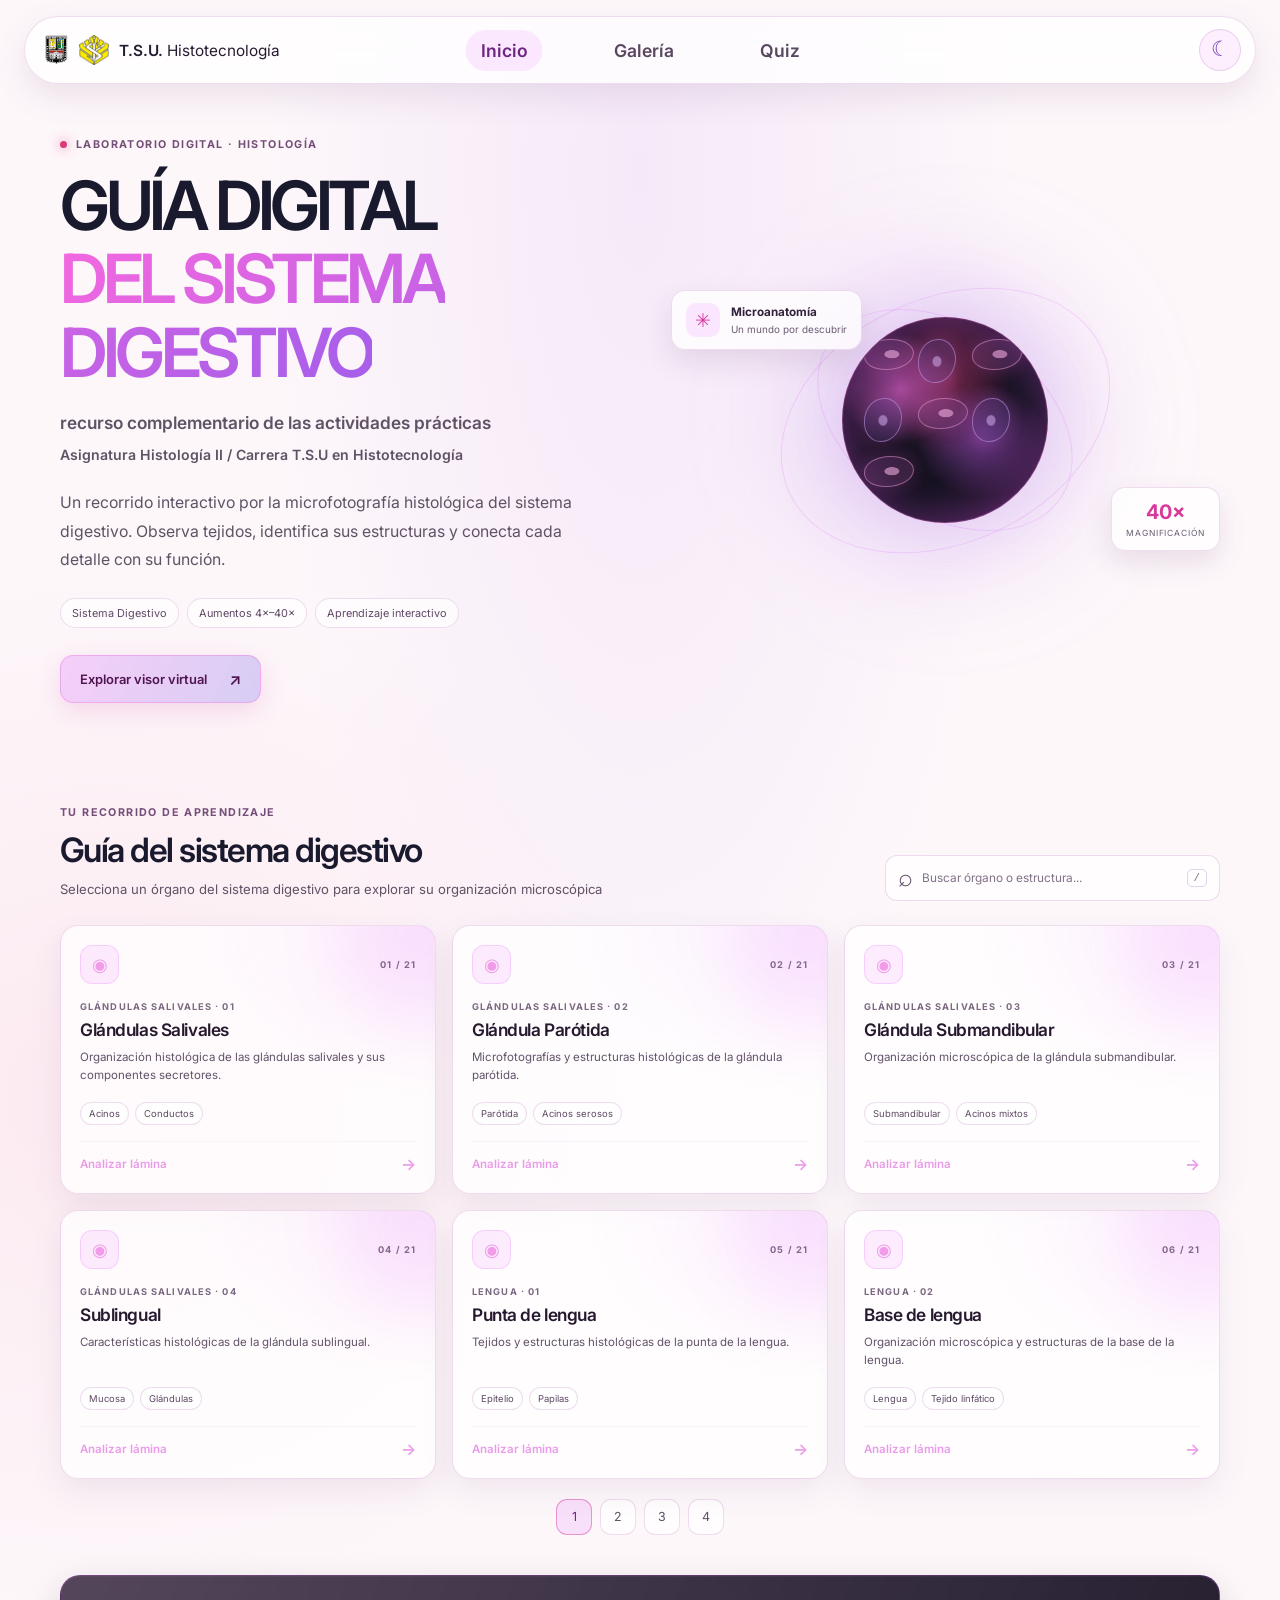
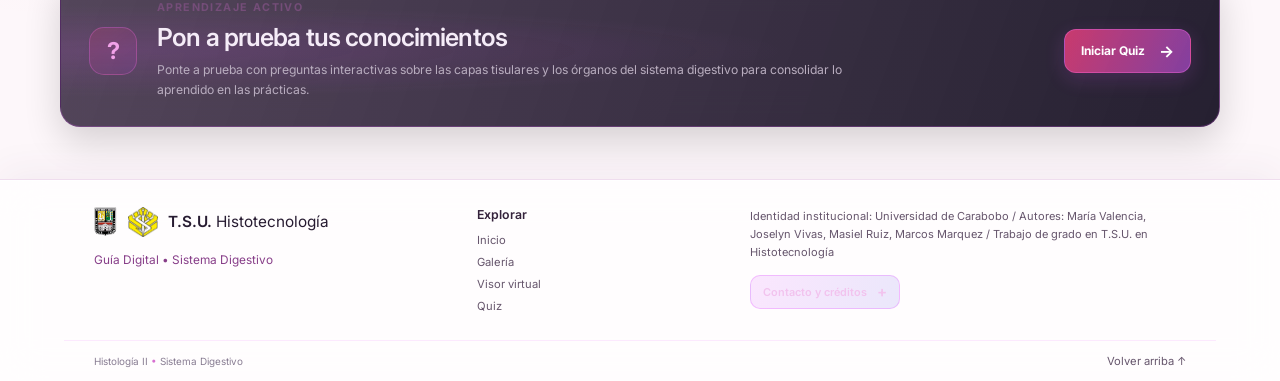
==== commit 837d5f9e: "feat: optimizacion final de la guia digital, paginacion y visor" ====
--- a/index.html
+++ b/index.html
@@ -3,27 +3,25 @@
   <head>
     <meta charset="UTF-8" />
     <meta name="viewport" content="width=device-width, initial-scale=1.0" />
-    <meta name="theme-color" content="#0d0d15" />
+    <meta name="theme-color" content="#fdf7fa" />
     <meta name="description" content="Explora preparados histológicos del sistema digestivo, estudia sus estructuras y practica con la Guía Digital de Histología II." />
     <title>Histología II | Guía Digital</title>
     <link rel="preconnect" href="https://fonts.googleapis.com" />
     <link rel="preconnect" href="https://fonts.gstatic.com" crossorigin />
     <link href="https://fonts.googleapis.com/css2?family=Inter:wght@400;500;600;700;800&display=swap" rel="stylesheet" />
     <script>
-      if (localStorage.getItem('histologia-theme') === 'light') {
-        document.documentElement.classList.add('light-mode');
-      }
+      document.documentElement.classList.add('light-mode');
     </script>
     <link rel="stylesheet" href="styles.css" />
   </head>
   <body class="dashboard-body">
     <div class="page-wrapper home-dashboard" id="top">
       <header class="dashboard-nav" aria-label="Navegación principal">
-        <a class="dashboard-brand" href="index.html" aria-label="Histotecnología II, inicio">
+        <a class="dashboard-brand" href="index.html" aria-label="T.S.U. Histotecnología, inicio">
           <span class="header-brand-content">
             <img class="header-logo-icon" src="image/image_8.png" alt="Universidad de Carabobo" />
             <img class="header-logo-icon" src="image/image_7.png" alt="Histotecnología" />
-            <span>Histotecnología <strong>II</strong></span>
+            <span>T.S.U. <strong>Histotecnología</strong></span>
           </span>
         </a>
         <nav class="dashboard-links" id="siteNavigation" aria-label="Navegación principal">
@@ -45,14 +43,16 @@
         <section class="dashboard-hero" id="visor-virtual" aria-labelledby="hero-title">
           <div class="hero-copy">
             <p class="dashboard-eyebrow"><span></span> LABORATORIO DIGITAL · HISTOLOGÍA</p>
-            <h1 id="hero-title">Explora lo invisible.<br /><span>Comprende lo esencial.</span></h1>
-            <p class="hero-description">Un recorrido interactivo por la microanatomía del sistema digestivo. Observa tejidos, identifica sus estructuras y conecta cada detalle con su función.</p>
+            <h1 id="hero-title">GUÍA DIGITAL<br /><span>DEL SISTEMA DIGESTIVO</span></h1>
+            <p class="hero-description">recurso complementario de las actividades prácticas</p>
+            <p class="hero-attribution">Asignatura Histología II / Carrera T.S.U en Histotecnología</p>
+            <p class="hero-overview">Un recorrido interactivo por la microfotografía histológica del sistema digestivo. Observa tejidos, identifica sus estructuras y conecta cada detalle con su función.</p>
             <div class="hero-badges" aria-label="Características del módulo">
-              <span>Módulo digestivo</span>
+              <span>Sistema Digestivo</span>
               <span>Aumentos 4×–40×</span>
               <span>Aprendizaje interactivo</span>
             </div>
-            <a class="primary-action" href="visor.html">Explorar visor virtual <span aria-hidden="true">↗</span></a>
+            <a class="primary-action" href="galeria.html">Explorar visor virtual <span aria-hidden="true">↗</span></a>
           </div>
           <div class="hero-art" aria-hidden="true">
             <div class="hero-orbit orbit-outer"></div>
@@ -61,15 +61,14 @@
             <div class="hero-float-card"><span class="float-card-icon">✳</span><span><strong>Microanatomía</strong><small>Un mundo por descubrir</small></span></div>
             <div class="hero-scale"><span>40×</span><small>MAGNIFICACIÓN</small></div>
           </div>
-          <a class="scroll-cue" href="#galeria"><span></span> Desliza para explorar</a>
         </section>
 
         <section class="module-section" id="galeria" aria-labelledby="modules-title">
           <div class="section-heading">
             <div>
               <p class="dashboard-eyebrow">TU RECORRIDO DE APRENDIZAJE</p>
-              <h2 id="modules-title">Atlas del sistema digestivo</h2>
-              <p>Selecciona un preparado para explorar su organización microscópica.</p>
+              <h2 id="modules-title">Guía del sistema digestivo</h2>
+              <p>Selecciona un órgano del sistema digestivo para explorar su organización microscópica</p>
             </div>
             <label class="module-search">
               <span class="search-icon" aria-hidden="true">⌕</span>
@@ -80,60 +79,196 @@
           </div>
 
           <div class="module-grid" id="moduleGrid" aria-live="polite">
-            <article class="module-card" data-search="esofago esófago epitelio estratificado adventicia mucosa muscular">
-              <div class="module-card-top"><span class="organ-icon icon-esophagus" aria-hidden="true">◉</span><span class="module-number">01 / 06</span></div>
-              <p class="module-system">TRACTO DIGESTIVO · 01</p>
+            <article class="module-card" data-chapter="1" data-search="glandulas salivales glándulas salivales acinos conductos saliva">
+              <div class="module-card-top"><span class="organ-icon" aria-hidden="true">◉</span><span class="module-number">01 / 21</span></div>
+              <p class="module-system">GLÁNDULAS SALIVALES · 01</p>
+              <h3>Glándulas Salivales</h3>
+              <p class="module-description">Organización histológica de las glándulas salivales y sus componentes secretores.</p>
+              <div class="module-tags"><span>Acinos</span><span>Conductos</span></div>
+              <a class="module-action" href="visor.html?chapter=1">Analizar lámina <span aria-hidden="true">→</span></a>
+            </article>
+
+            <article class="module-card" data-chapter="2" data-search="epitelio parotida parótida glandula salival acinos serosos">
+              <div class="module-card-top"><span class="organ-icon" aria-hidden="true">◉</span><span class="module-number">02 / 21</span></div>
+              <p class="module-system">GLÁNDULAS SALIVALES · 02</p>
+              <h3>Glándula Parótida</h3>
+              <p class="module-description">Microfotografías y estructuras histológicas de la glándula parótida.</p>
+              <div class="module-tags"><span>Parótida</span><span>Acinos serosos</span></div>
+              <a class="module-action" href="visor.html?chapter=2">Analizar lámina <span aria-hidden="true">→</span></a>
+            </article>
+
+            <article class="module-card" data-chapter="3" data-search="tejido conectivo submandibular glándula salival acinos semilunas">
+              <div class="module-card-top"><span class="organ-icon" aria-hidden="true">◉</span><span class="module-number">03 / 21</span></div>
+              <p class="module-system">GLÁNDULAS SALIVALES · 03</p>
+              <h3>Glándula Submandibular</h3>
+              <p class="module-description">Organización microscópica de la glándula submandibular.</p>
+              <div class="module-tags"><span>Submandibular</span><span>Acinos mixtos</span></div>
+              <a class="module-action" href="visor.html?chapter=3">Analizar lámina <span aria-hidden="true">→</span></a>
+            </article>
+
+            <article class="module-card" data-chapter="4" data-search="sublingual glándula mucosa serosa conductos">
+              <div class="module-card-top"><span class="organ-icon" aria-hidden="true">◉</span><span class="module-number">04 / 21</span></div>
+              <p class="module-system">GLÁNDULAS SALIVALES · 04</p>
+              <h3>Sublingual</h3>
+              <p class="module-description">Características histológicas de la glándula sublingual.</p>
+              <div class="module-tags"><span>Mucosa</span><span>Glándulas</span></div>
+              <a class="module-action" href="visor.html?chapter=4">Analizar lámina <span aria-hidden="true">→</span></a>
+            </article>
+
+            <article class="module-card" data-chapter="5" data-search="punta de lengua papilas gustativas epitelio">
+              <div class="module-card-top"><span class="organ-icon" aria-hidden="true">◉</span><span class="module-number">05 / 21</span></div>
+              <p class="module-system">LENGUA · 01</p>
+              <h3>Punta de lengua</h3>
+              <p class="module-description">Tejidos y estructuras histológicas de la punta de la lengua.</p>
+              <div class="module-tags"><span>Epitelio</span><span>Papilas</span></div>
+              <a class="module-action" href="visor.html?chapter=5">Analizar lámina <span aria-hidden="true">→</span></a>
+            </article>
+
+            <article class="module-card" data-chapter="6" data-search="base de lengua papilas linguales tejido linfatico">
+              <div class="module-card-top"><span class="organ-icon" aria-hidden="true">◉</span><span class="module-number">06 / 21</span></div>
+              <p class="module-system">LENGUA · 02</p>
+              <h3>Base de lengua</h3>
+              <p class="module-description">Organización microscópica y estructuras de la base de la lengua.</p>
+              <div class="module-tags"><span>Lengua</span><span>Tejido linfático</span></div>
+              <a class="module-action" href="visor.html?chapter=6">Analizar lámina <span aria-hidden="true">→</span></a>
+            </article>
+
+            <article class="module-card" data-chapter="7" data-search="esofago esófago mucosa submucosa muscular epitelio">
+              <div class="module-card-top"><span class="organ-icon" aria-hidden="true">◉</span><span class="module-number">07 / 21</span></div>
+              <p class="module-system">TUBO DIGESTIVO · 01</p>
               <h3>Esófago</h3>
-              <p class="module-description">Epitelio plano estratificado no queratinizado, submucosa glandular y muscular propia.</p>
-              <div class="module-tags"><span>Mucosa</span><span>Glándulas</span><span>Adventicia</span></div>
-              <a class="module-action" href="visor.html?organ=esofago">Analizar lámina <span aria-hidden="true">→</span></a>
-            </article>
-
-            <article class="module-card" data-search="estomago estómago fositas gastricas glándulas gastricas mucosa parietales principales">
-              <div class="module-card-top"><span class="organ-icon icon-stomach" aria-hidden="true">◉</span><span class="module-number">02 / 06</span></div>
-              <p class="module-system">TRACTO DIGESTIVO · 02</p>
+              <p class="module-description">Epitelio de revestimiento, glándulas submucosas y capas de la pared esofágica.</p>
+              <div class="module-tags"><span>Mucosa</span><span>Glándulas</span></div>
+              <a class="module-action" href="visor.html?chapter=7">Analizar lámina <span aria-hidden="true">→</span></a>
+            </article>
+
+            <article class="module-card" data-chapter="8" data-search="union esofagogastrica unión esofagogástrica esofago estomago transición">
+              <div class="module-card-top"><span class="organ-icon" aria-hidden="true">◉</span><span class="module-number">08 / 21</span></div>
+              <p class="module-system">TUBO DIGESTIVO · 02</p>
+              <h3>Unión esofagogástrica</h3>
+              <p class="module-description">Zona de transición histológica entre el esófago y el estómago.</p>
+              <div class="module-tags"><span>Transición</span><span>Mucosa</span></div>
+              <a class="module-action" href="visor.html?chapter=8">Analizar lámina <span aria-hidden="true">→</span></a>
+            </article>
+
+            <article class="module-card" data-chapter="9" data-search="estomago estómago mucosa fositas glándulas gastricas gástricas">
+              <div class="module-card-top"><span class="organ-icon icon-stomach" aria-hidden="true">◉</span><span class="module-number">09 / 21</span></div>
+              <p class="module-system">TUBO DIGESTIVO · 03</p>
               <h3>Estómago</h3>
-              <p class="module-description">Fositas y glándulas gástricas con células mucosas, parietales y principales.</p>
-              <div class="module-tags"><span>Fovéolas</span><span>Células parietales</span></div>
-              <a class="module-action" href="visor.html?organ=estomago">Analizar lámina <span aria-hidden="true">→</span></a>
-            </article>
-
-            <article class="module-card" data-search="intestino delgado duodeno yeyuno ileon íleon vellosidades enterocitos celulas paneth">
-              <div class="module-card-top"><span class="organ-icon icon-small-intestine" aria-hidden="true">◉</span><span class="module-number">03 / 06</span></div>
-              <p class="module-system">TRACTO DIGESTIVO · 03</p>
-              <h3>Intestino delgado</h3>
-              <p class="module-description">Vellosidades, criptas de Lieberkühn, enterocitos y células de Paneth.</p>
+              <p class="module-description">Fositas gástricas, mucosa y organización de las glándulas del estómago.</p>
+              <div class="module-tags"><span>Fovéolas</span><span>Glándulas</span></div>
+              <a class="module-action" href="visor.html?chapter=9">Analizar lámina <span aria-hidden="true">→</span></a>
+            </article>
+
+            <article class="module-card" data-chapter="10" data-search="glandulas cardiales glándulas cardiales capas estomago estómago">
+              <div class="module-card-top"><span class="organ-icon icon-stomach" aria-hidden="true">◉</span><span class="module-number">10 / 21</span></div>
+              <p class="module-system">TUBO DIGESTIVO · 04</p>
+              <h3>Glándulas cardiales y capas del estómago</h3>
+              <p class="module-description">Características de las glándulas cardiales y capas gástricas.</p>
+              <div class="module-tags"><span>Cardias</span><span>Estómago</span></div>
+              <a class="module-action" href="visor.html?chapter=10">Analizar lámina <span aria-hidden="true">→</span></a>
+            </article>
+
+            <article class="module-card" data-chapter="11" data-search="fundus fúndicas glandulas gástricas parietales principales">
+              <div class="module-card-top"><span class="organ-icon icon-stomach" aria-hidden="true">◉</span><span class="module-number">11 / 21</span></div>
+              <p class="module-system">TUBO DIGESTIVO · 05</p>
+              <h3>Glándula Fúndica</h3>
+              <p class="module-description">Regiones y tipos celulares de las glándulas fúndicas de la mucosa gástrica.</p>
+              <div class="module-tags"><span>Células parietales</span><span>Células principales</span></div>
+              <a class="module-action" href="visor.html?chapter=11">Analizar lámina <span aria-hidden="true">→</span></a>
+            </article>
+
+            <article class="module-card" data-chapter="12" data-search="piloro píloro glandulas pilóricas capas estomago estómago">
+              <div class="module-card-top"><span class="organ-icon icon-stomach" aria-hidden="true">◉</span><span class="module-number">12 / 21</span></div>
+              <p class="module-system">TUBO DIGESTIVO · 06</p>
+              <h3>Glándula Pilórica</h3>
+              <p class="module-description">Glándulas pilóricas y organización histológica de la pared gástrica.</p>
+              <div class="module-tags"><span>Píloro</span><span>Capas</span></div>
+              <a class="module-action" href="visor.html?chapter=12">Analizar lámina <span aria-hidden="true">→</span></a>
+            </article>
+
+            <article class="module-card" data-chapter="13" data-search="intestino delgado vellosidades duodeno yeyuno ileon íleon paneth enterocitos">
+              <div class="module-card-top"><span class="organ-icon icon-small-intestine" aria-hidden="true">◉</span><span class="module-number">13 / 21</span></div>
+              <p class="module-system">TUBO DIGESTIVO · 07</p>
+              <h3>Intestino Delgado</h3>
+              <p class="module-description">Vellosidades, criptas de Lieberkühn y células especializadas de la mucosa.</p>
               <div class="module-tags"><span>Vellosidades</span><span>Paneth</span></div>
-              <a class="module-action" href="visor.html?organ=intestino-delgado">Analizar lámina <span aria-hidden="true">→</span></a>
-            </article>
-
-            <article class="module-card" data-search="intestino grueso colon criptas caliciformes mucosa">
-              <div class="module-card-top"><span class="organ-icon icon-large-intestine" aria-hidden="true">◉</span><span class="module-number">04 / 06</span></div>
-              <p class="module-system">TRACTO DIGESTIVO · 04</p>
-              <h3>Intestino grueso</h3>
-              <p class="module-description">Criptas rectas abundantes en células caliciformes y sin vellosidades.</p>
-              <div class="module-tags"><span>Colon</span><span>Células caliciformes</span></div>
-              <a class="module-action" href="visor.html?organ=intestino-grueso">Analizar lámina <span aria-hidden="true">→</span></a>
-            </article>
-
-            <article class="module-card" data-search="higado hígado hepatocitos sinusoides espacio porta lobulillos">
-              <div class="module-card-top"><span class="organ-icon icon-liver" aria-hidden="true">◉</span><span class="module-number">05 / 06</span></div>
+              <a class="module-action" href="visor.html?chapter=13">Analizar lámina <span aria-hidden="true">→</span></a>
+            </article>
+
+            <article class="module-card" data-chapter="14" data-search="duodeno glándulas brunner quimo mucosa">
+              <div class="module-card-top"><span class="organ-icon icon-small-intestine" aria-hidden="true">◉</span><span class="module-number">14 / 21</span></div>
+              <p class="module-system">TUBO DIGESTIVO · 08</p>
+              <h3>Intestino Delgado: Duodeno</h3>
+              <p class="module-description">Capas histológicas, vellosidades y glándulas submucosas de Brunner.</p>
+              <div class="module-tags"><span>Brunner</span><span>Submucosa</span></div>
+              <a class="module-action" href="visor.html?chapter=14">Analizar lámina <span aria-hidden="true">→</span></a>
+            </article>
+
+            <article class="module-card" data-chapter="15" data-search="yeyuno vellosidades criptas absorción paneth">
+              <div class="module-card-top"><span class="organ-icon icon-small-intestine" aria-hidden="true">◉</span><span class="module-number">15 / 21</span></div>
+              <p class="module-system">TUBO DIGESTIVO · 09</p>
+              <h3>Intestino Delgado: Yeyuno</h3>
+              <p class="module-description">Vellosidades desarrolladas y estructuras relacionadas con la absorción intestinal.</p>
+              <div class="module-tags"><span>Vellosidades</span><span>Absorción</span></div>
+              <a class="module-action" href="visor.html?chapter=15">Analizar lámina <span aria-hidden="true">→</span></a>
+            </article>
+
+            <article class="module-card" data-chapter="16" data-search="ileon íleon placas peyer nódulos linfáticos mucosa">
+              <div class="module-card-top"><span class="organ-icon icon-small-intestine" aria-hidden="true">◉</span><span class="module-number">16 / 21</span></div>
+              <p class="module-system">TUBO DIGESTIVO · 10</p>
+              <h3>Intestino Delgado: Íleon</h3>
+              <p class="module-description">Vellosidades, criptas y placas de Peyer características del íleon.</p>
+              <div class="module-tags"><span>Placas de Peyer</span><span>Mucosa</span></div>
+              <a class="module-action" href="visor.html?chapter=16">Analizar lámina <span aria-hidden="true">→</span></a>
+            </article>
+
+            <article class="module-card" data-chapter="17" data-search="intestino grueso colon tenias haustras apéndices omentales">
+              <div class="module-card-top"><span class="organ-icon icon-large-intestine" aria-hidden="true">◉</span><span class="module-number">17 / 21</span></div>
+              <p class="module-system">TUBO DIGESTIVO · 11</p>
+              <h3>Intestino Grueso</h3>
+              <p class="module-description">Características generales y celulares del intestino grueso.</p>
+              <div class="module-tags"><span>Colon</span><span>Haustras</span></div>
+              <a class="module-action" href="visor.html?chapter=17">Analizar lámina <span aria-hidden="true">→</span></a>
+            </article>
+
+            <article class="module-card" data-chapter="18" data-search="colon criptas lieberkuhn células caliciformes mucosa">
+              <div class="module-card-top"><span class="organ-icon icon-large-intestine" aria-hidden="true">◉</span><span class="module-number">18 / 21</span></div>
+              <p class="module-system">TUBO DIGESTIVO · 12</p>
+              <h3>Colon</h3>
+              <p class="module-description">Capas histológicas, criptas y características de la mucosa del colon.</p>
+              <div class="module-tags"><span>Criptas</span><span>Células caliciformes</span></div>
+              <a class="module-action" href="visor.html?chapter=18">Analizar lámina <span aria-hidden="true">→</span></a>
+            </article>
+
+            <article class="module-card" data-chapter="19" data-search="higado hígado lobulillos hepatocitos sinusoides acino">
+              <div class="module-card-top"><span class="organ-icon icon-liver" aria-hidden="true">◉</span><span class="module-number">19 / 21</span></div>
               <p class="module-system">ÓRGANOS ANEXOS · 01</p>
               <h3>Hígado</h3>
-              <p class="module-description">Lobulillos con cordones de hepatocitos, sinusoides y espacios porta.</p>
+              <p class="module-description">Organización estructural, lobulillos, unidades funcionales y tipos celulares.</p>
               <div class="module-tags"><span>Hepatocitos</span><span>Sinusoides</span></div>
-              <a class="module-action" href="visor.html?organ=higado">Analizar lámina <span aria-hidden="true">→</span></a>
-            </article>
-
-            <article class="module-card" data-search="pancreas páncreas acinos serosos islotes langerhans conductos">
-              <div class="module-card-top"><span class="organ-icon icon-pancreas" aria-hidden="true">◉</span><span class="module-number">06 / 06</span></div>
+              <a class="module-action" href="visor.html?chapter=19">Analizar lámina <span aria-hidden="true">→</span></a>
+            </article>
+
+            <article class="module-card" data-chapter="20" data-search="vesicula biliar vesícula mucosa bilis senos rokitansky aschoff">
+              <div class="module-card-top"><span class="organ-icon icon-liver" aria-hidden="true">◉</span><span class="module-number">20 / 21</span></div>
               <p class="module-system">ÓRGANOS ANEXOS · 02</p>
+              <h3>Vesícula Biliar</h3>
+              <p class="module-description">Mucosa, capas de la pared y conducto cístico de la vesícula biliar.</p>
+              <div class="module-tags"><span>Bilis</span><span>Mucosa</span></div>
+              <a class="module-action" href="visor.html?chapter=20">Analizar lámina <span aria-hidden="true">→</span></a>
+            </article>
+
+            <article class="module-card" data-chapter="21" data-search="pancreas páncreas acinos serosos islotes langerhans células endocrino">
+              <div class="module-card-top"><span class="organ-icon icon-pancreas" aria-hidden="true">◉</span><span class="module-number">21 / 21</span></div>
+              <p class="module-system">ÓRGANOS ANEXOS · 03</p>
               <h3>Páncreas</h3>
-              <p class="module-description">Acinos serosos exocrinos y agrupaciones endocrinas de islotes de Langerhans.</p>
+              <p class="module-description">Porciones exocrina y endocrina, acinos e islotes de Langerhans.</p>
               <div class="module-tags"><span>Acinos</span><span>Islotes</span></div>
-              <a class="module-action" href="visor.html?organ=pancreas">Analizar lámina <span aria-hidden="true">→</span></a>
-            </article>
-          </div>
+              <a class="module-action" href="visor.html?chapter=21">Analizar lámina <span aria-hidden="true">→</span></a>
+            </article>
+          </div>
+          <nav class="module-pagination" id="modulePagination" aria-label="Paginación de capítulos"></nav>
           <p class="search-empty" id="searchEmpty" hidden>No encontramos preparados que coincidan con esa búsqueda.</p>
         </section>
 
@@ -142,7 +277,7 @@
           <div class="quiz-promo-copy">
             <p class="dashboard-eyebrow">APRENDIZAJE ACTIVO</p>
             <h2 id="quiz-promo-title">Pon a prueba tus conocimientos</h2>
-            <p>Ponte a prueba con preguntas interactivas sobre las capas tisulares y los preparados del sistema digestivo para consolidar lo aprendido en las prácticas.</p>
+            <p>Ponte a prueba con preguntas interactivas sobre las capas tisulares y los órganos del sistema digestivo para consolidar lo aprendido en las prácticas.</p>
           </div>
           <a class="quiz-promo-action" href="quiz.html">Iniciar Quiz <span aria-hidden="true">→</span></a>
         </section>
@@ -152,11 +287,14 @@
       <footer class="dashboard-site-footer">
         <div class="dashboard-footer-main">
           <div class="footer-brand-block">
-            <a class="dashboard-brand" href="index.html" aria-label="Histología II, inicio">
-              <img src="image/logo.png" alt="" />
-              <span>Histología <strong>II</strong></span>
+            <a class="dashboard-brand" href="index.html" aria-label="T.S.U. Histotecnología, inicio">
+              <span class="header-brand-content">
+                <img class="header-logo-icon" src="image/image_8.png" alt="Universidad de Carabobo" />
+                <img class="header-logo-icon" src="image/image_7.png" alt="Histotecnología" />
+                <span>T.S.U. <strong>Histotecnología</strong></span>
+              </span>
             </a>
-            <p>Guía Digital <span aria-hidden="true">•</span> Módulo Digestivo</p>
+            <p>Guía Digital <span aria-hidden="true">•</span> Sistema Digestivo</p>
           </div>
 
           <nav class="footer-quick-links" aria-label="Navegación rápida">
@@ -168,8 +306,7 @@
           </nav>
 
           <div class="footer-credit-block" id="contacto">
-            <p>Recurso educativo de Histología II.</p>
-            <p>Identidad institucional: Clínica Anglo Americana. Los recursos visuales conservan sus créditos y licencias cuando se indican.</p>
+            <p>Identidad institucional: Universidad de Carabobo / Autores: María Valencia, Joselyn Vivas, Masiel Ruiz, Marcos Marquez / Trabajo de grado en T.S.U. en Histotecnología</p>
             <details class="footer-contact">
               <summary>Contacto y créditos</summary>
               <p>Para consultas académicas o información sobre los recursos, comunícate con tu equipo docente.</p>
@@ -177,7 +314,7 @@
           </div>
         </div>
         <div class="dashboard-footer-bottom">
-          <span>Histología II <span aria-hidden="true">•</span> Módulo Digestivo</span>
+          <span>Histología II <span aria-hidden="true">•</span> Sistema Digestivo</span>
           <a href="#top" class="footer-back-to-top">Volver arriba ↑</a>
         </div>
       </footer>
--- a/styles.css
+++ b/styles.css
@@ -715,6 +715,30 @@
   line-height: 1.6;
 }
 
+.gallery-section-heading > .gallery-section-description {
+  margin: 8px auto 0;
+  color: #5c4c5e;
+  font-size: 0.9rem;
+  line-height: 1.6;
+  text-align: left;
+}
+
+.gallery-layer-list {
+  display: grid;
+  gap: 6px;
+  max-width: 720px;
+  margin: 10px auto;
+  padding-left: 22px;
+  color: #5c4c5e;
+  font-size: 0.9rem;
+  line-height: 1.6;
+  text-align: left;
+}
+
+.gallery-layer-list li::marker {
+  color: #d770d0;
+}
+
 .chapter-grid {
   display: grid;
   grid-template-columns: repeat(4, minmax(0, 1fr));
@@ -753,6 +777,21 @@
   border-radius: 4px;
   font-size: 0.7rem;
   font-weight: 600;
+}
+
+.chapter-image-has-photo {
+  padding: 0;
+  overflow: hidden;
+}
+
+.chapter-image-has-photo img {
+  display: block;
+  box-sizing: border-box;
+  width: 100%;
+  height: 100%;
+  padding: 6px;
+  object-fit: contain;
+  object-position: center;
 }
 
 .chapter-content {
@@ -1771,9 +1810,13 @@
   object-fit: cover;
 }
 
-.dashboard-brand strong,
 .viewer-brand strong {
   color: var(--dashboard-cyan);
+}
+
+.dashboard-brand strong {
+  color: inherit;
+  font-weight: 400;
 }
 
 .dashboard-links {
@@ -1865,9 +1908,27 @@
 
 .hero-description {
   max-width: 530px;
-  margin: 23px 0;
+  margin: 18px 0 6px;
+  color: #aab6c9;
+  font-size: 1.08rem;
+  font-weight: 600;
+  line-height: 1.8;
+}
+
+.hero-attribution {
+  margin: 0 0 23px;
+  color: #7f8ba2;
+  font-size: 0.88rem;
+  font-weight: 600;
+  line-height: 1.6;
+}
+
+.hero-overview {
+  max-width: 530px;
+  margin: 0 0 23px;
   color: #aab6c9;
   font-size: 0.99rem;
+  font-weight: 400;
   line-height: 1.8;
 }
 
@@ -2179,6 +2240,41 @@
   gap: 16px;
 }
 
+.module-pagination {
+  display: flex;
+  justify-content: center;
+  gap: 8px;
+  margin-top: 20px;
+}
+
+.module-pagination[hidden] {
+  display: none;
+}
+
+.module-page-button {
+  display: grid;
+  width: 36px;
+  height: 36px;
+  place-items: center;
+  border: 1px solid rgba(143, 166, 211, 0.2);
+  border-radius: 11px;
+  background: rgba(255, 255, 255, 0.04);
+  color: #c1cbda;
+  font: inherit;
+  font-size: 0.78rem;
+  cursor: pointer;
+  transition: background 160ms ease, border-color 160ms ease, color 160ms ease;
+}
+
+.module-page-button:hover,
+.module-page-button:focus-visible,
+.module-page-button[aria-current="page"] {
+  outline: none;
+  border-color: rgba(243, 104, 224, 0.52);
+  background: rgba(224, 86, 253, 0.16);
+  color: #fff;
+}
+
 .module-card {
   position: relative;
   display: flex;
@@ -2506,6 +2602,19 @@
   border: 1px solid rgba(230, 237, 251, 0.14);
   border-radius: 12px;
   background: rgba(9, 15, 26, 0.7);
+  transition: opacity 180ms ease;
+}
+
+.viewer-image.is-interacting .viewer-overlay {
+  opacity: 0;
+  pointer-events: none;
+}
+
+@media (hover: hover) and (pointer: fine) {
+  .viewer-image:hover .viewer-overlay {
+    opacity: 0;
+    pointer-events: none;
+  }
 }
 
 .viewer-controls {
@@ -2669,16 +2778,28 @@
 }
 
 .info-thumb {
+  position: relative;
   display: flex;
   min-height: 128px;
   align-items: flex-end;
+  overflow: hidden;
   padding: 11px;
   border: 1px solid rgba(164, 184, 223, 0.13);
   border-radius: 12px;
   background-image: linear-gradient(180deg, rgba(13, 19, 31, 0.03), rgba(12, 18, 30, 0.58)), url("https://images.unsplash.com/photo-1576091160550-2173dba999ef?auto=format&fit=crop&w=1000&q=80");
 }
 
+.info-thumb img {
+  position: absolute;
+  inset: 0;
+  width: 100%;
+  height: 100%;
+  object-fit: cover;
+}
+
 .info-thumb span {
+  position: relative;
+  z-index: 1;
   color: rgba(241, 246, 255, 0.78);
   font-size: 0.55rem;
   font-weight: 700;
@@ -2706,6 +2827,14 @@
   line-height: 1.7;
 }
 
+.info-copy .structure-paragraph {
+  margin-bottom: 12px;
+}
+
+.info-thumb[hidden] {
+  display: none;
+}
+
 .structures-title {
   margin: 21px 0 10px;
   color: #dbe6f6;
@@ -2726,6 +2855,11 @@
   position: relative;
   padding: 8px 0 8px 15px;
   border-bottom: 1px solid rgba(157, 179, 218, 0.08);
+}
+
+.info-copy li > ul {
+  margin-top: 8px;
+  padding-left: 12px;
 }
 
 .info-copy li::before {
@@ -3059,7 +3193,6 @@
   background: rgba(18, 16, 29, 0.82);
 }
 
-.dashboard-brand strong,
 .viewer-brand strong {
   color: var(--dashboard-cyan);
 }
@@ -3260,7 +3393,9 @@
 }
 
 .gallery-page:not(.viewer-page) .gallery-intro > p:last-child,
-.gallery-page:not(.viewer-page) .gallery-section-heading > p:last-child {
+.gallery-page:not(.viewer-page) .gallery-section-heading > p:last-child,
+.gallery-page:not(.viewer-page) .gallery-section-description,
+.gallery-page:not(.viewer-page) .gallery-layer-list {
   color: #b9adbf;
 }
 
@@ -4318,6 +4453,8 @@
 }
 
 .light-mode .hero-description,
+.light-mode .hero-attribution,
+.light-mode .hero-overview,
 .light-mode .section-heading > div > p:last-child,
 .light-mode .quiz-intro-panel > p:not(.dashboard-eyebrow),
 .light-mode .quiz-active-header > p:not(.dashboard-eyebrow),
@@ -4384,6 +4521,20 @@
   box-shadow: 0 12px 32px rgba(75, 41, 84, 0.08);
 }
 
+.light-mode .module-page-button {
+  border-color: rgba(173, 91, 177, 0.2);
+  background: rgba(255, 255, 255, 0.76);
+  color: #5f5265;
+}
+
+.light-mode .module-page-button:hover,
+.light-mode .module-page-button:focus-visible,
+.light-mode .module-page-button[aria-current="page"] {
+  border-color: rgba(216, 58, 156, 0.46);
+  background: rgba(224, 86, 253, 0.14);
+  color: #6f2584;
+}
+
 .light-mode .module-card:hover,
 .light-mode .quiz-card:hover,
 .light-mode .quiz-card:focus-within {
@@ -4523,6 +4674,8 @@
 
 .light-mode .gallery-page:not(.viewer-page) .gallery-intro > p:last-child,
 .light-mode .gallery-page:not(.viewer-page) .gallery-section-heading > p:last-child,
+.light-mode .gallery-page:not(.viewer-page) .gallery-section-description,
+.light-mode .gallery-page:not(.viewer-page) .gallery-layer-list,
 .light-mode .gallery-page:not(.viewer-page) .chapter-content p {
   color: #5e5062;
 }
@@ -4585,6 +4738,20 @@
 .light-mode .viewer-page .info-copy,
 .light-mode .viewer-page .info-copy li {
   color: #514555;
+}
+
+.light-mode .viewer-page .info-copy h1,
+.light-mode .viewer-page .info-copy .structures-title {
+  color: #30223a;
+  opacity: 1;
+}
+
+.light-mode .viewer-page .info-copy p,
+.light-mode .viewer-page .info-copy ul,
+.light-mode .viewer-page .info-copy li,
+.light-mode .viewer-page .info-copy li strong {
+  color: #403646;
+  opacity: 1;
 }
 
 .light-mode .viewer-page .info-copy li {
@@ -4650,6 +4817,13 @@
   transition: transform 180ms ease, border-color 180ms ease, background 180ms ease, box-shadow 180ms ease;
 }
 
+.viewer-utility-actions .viewer-overlay-toggle {
+  position: relative;
+  z-index: 6;
+  top: auto;
+  right: auto;
+}
+
 .info-drawer-open .viewer-overlay-toggle {
   z-index: 13;
 }
@@ -4720,7 +4894,12 @@
   margin: 0;
   padding: 0;
   overflow: hidden;
-  background: #0d0d15;
+  background: #fff;
+}
+
+.viewer-layout:fullscreen::backdrop,
+.viewer-layout:-webkit-full-screen::backdrop {
+  background: #fff;
 }
 
 .viewer-layout.is-fullscreen {
@@ -4749,9 +4928,10 @@
   padding: 8px 12px;
   border: 1px solid rgba(243, 104, 224, 0.2);
   border-radius: 999px;
-  background: rgba(20, 14, 29, 0.78);
-  color: #f3d7f0;
-  backdrop-filter: blur(12px);
+  background: #fff;
+  color: #38263f;
+  backdrop-filter: none;
+  -webkit-backdrop-filter: none;
 }
 
 .viewer-layout:fullscreen .viewer-stage,
@@ -4764,6 +4944,13 @@
   min-height: 0;
   border: 0;
   border-radius: 0;
+  touch-action: pan-x pan-y pinch-zoom;
+}
+
+.viewer-page .viewer-layout:fullscreen .viewer-stage,
+.viewer-page .viewer-layout:-webkit-full-screen .viewer-stage,
+.viewer-page .viewer-layout.is-fullscreen .viewer-stage {
+  background: #fff;
 }
 
 .viewer-layout:fullscreen .viewer-image,
@@ -4771,23 +4958,106 @@
 .viewer-layout.is-fullscreen .viewer-image {
   width: 100%;
   height: 100%;
+  touch-action: pan-x pan-y pinch-zoom;
+}
+
+.viewer-layout:fullscreen .viewer-image-source,
+.viewer-layout:-webkit-full-screen .viewer-image-source,
+.viewer-layout.is-fullscreen .viewer-image-source {
+  touch-action: pan-x pan-y pinch-zoom;
+}
+
+.viewer-layout:fullscreen .viewer-image::before,
+.viewer-layout:-webkit-full-screen .viewer-image::before,
+.viewer-layout.is-fullscreen .viewer-image::before {
+  background: none;
+}
+
+.viewer-image-source {
+  position: absolute;
+  z-index: 0;
+  inset: 0;
+  box-sizing: border-box;
+  width: 100%;
+  height: 100%;
+  padding: 8px;
+  object-fit: contain;
+  object-position: center;
+  transform-origin: center;
+  transition: transform 120ms ease;
+  pointer-events: none;
+  user-select: none;
+  -webkit-user-drag: none;
+}
+
+.viewer-image {
+  background-image: none;
+  background-color: transparent;
+}
+
+.viewer-image::before {
+  z-index: 1;
+  pointer-events: none;
+}
+
+.viewer-image .viewer-overlay {
+  z-index: 2;
+}
+
+.viewer-layout:fullscreen .viewer-image .viewer-overlay,
+.viewer-layout:-webkit-full-screen .viewer-image .viewer-overlay,
+.viewer-layout.is-fullscreen .viewer-image .viewer-overlay {
+  border-color: rgba(173, 91, 177, 0.24);
+  background: #fff;
+  box-shadow: none;
+  color: #38263f;
+  backdrop-filter: none;
+  -webkit-backdrop-filter: none;
 }
 
 .viewer-layout:fullscreen .viewer-controls,
 .viewer-layout:-webkit-full-screen .viewer-controls,
 .viewer-layout.is-fullscreen .viewer-controls {
   position: absolute;
-  z-index: 3;
+  z-index: 5;
   right: 392px;
   bottom: 18px;
   left: 18px;
   width: auto;
   padding: 13px 16px;
   border-color: rgba(224, 86, 253, 0.24);
-  background: rgba(20, 14, 29, 0.86);
-  box-shadow: 0 12px 34px rgba(0, 0, 0, 0.3);
-  backdrop-filter: blur(18px);
-  -webkit-backdrop-filter: blur(18px);
+  background: #fff;
+  box-shadow: none;
+  color: #38263f;
+  backdrop-filter: none;
+  -webkit-backdrop-filter: none;
+}
+
+.viewer-layout:fullscreen .viewer-utility-actions .viewer-overlay-toggle,
+.viewer-layout:-webkit-full-screen .viewer-utility-actions .viewer-overlay-toggle,
+.viewer-layout.is-fullscreen .viewer-utility-actions .viewer-overlay-toggle {
+  border-color: rgba(173, 91, 177, 0.28);
+  background: #fff;
+  box-shadow: none;
+  color: #4f3158;
+}
+
+.viewer-layout:fullscreen .viewer-utility-actions .viewer-overlay-toggle:hover,
+.viewer-layout:-webkit-full-screen .viewer-utility-actions .viewer-overlay-toggle:hover,
+.viewer-layout.is-fullscreen .viewer-utility-actions .viewer-overlay-toggle:hover,
+.viewer-layout:fullscreen .viewer-utility-actions .viewer-overlay-toggle:focus-visible,
+.viewer-layout:-webkit-full-screen .viewer-utility-actions .viewer-overlay-toggle:focus-visible,
+.viewer-layout.is-fullscreen .viewer-utility-actions .viewer-overlay-toggle:focus-visible {
+  background: #f8f0fa;
+  color: #38263f;
+}
+
+.viewer-layout:fullscreen .info-backdrop,
+.viewer-layout:-webkit-full-screen .info-backdrop,
+.viewer-layout.is-fullscreen .info-backdrop {
+  background: transparent;
+  backdrop-filter: none;
+  -webkit-backdrop-filter: none;
 }
 
 .viewer-layout:fullscreen .info-panel,
@@ -4803,17 +5073,11 @@
   padding: 20px;
   border: 1px solid rgba(224, 86, 253, 0.22);
   border-radius: 18px;
-  background: rgba(20, 14, 29, 0.94);
-  box-shadow: 0 18px 48px rgba(0, 0, 0, 0.4);
-  backdrop-filter: blur(22px);
-  -webkit-backdrop-filter: blur(22px);
-}
-
-.viewer-layout:fullscreen .viewer-overlay-toggle,
-.viewer-layout:-webkit-full-screen .viewer-overlay-toggle,
-.viewer-layout.is-fullscreen:not(.is-clean-view) .viewer-overlay-toggle {
-  top: 16px;
-  right: 392px;
+  background: #fff;
+  box-shadow: none;
+  color: #38263f;
+  backdrop-filter: none;
+  -webkit-backdrop-filter: none;
 }
 
 .viewer-layout:fullscreen.is-clean-view .viewer-overlay-toggle,
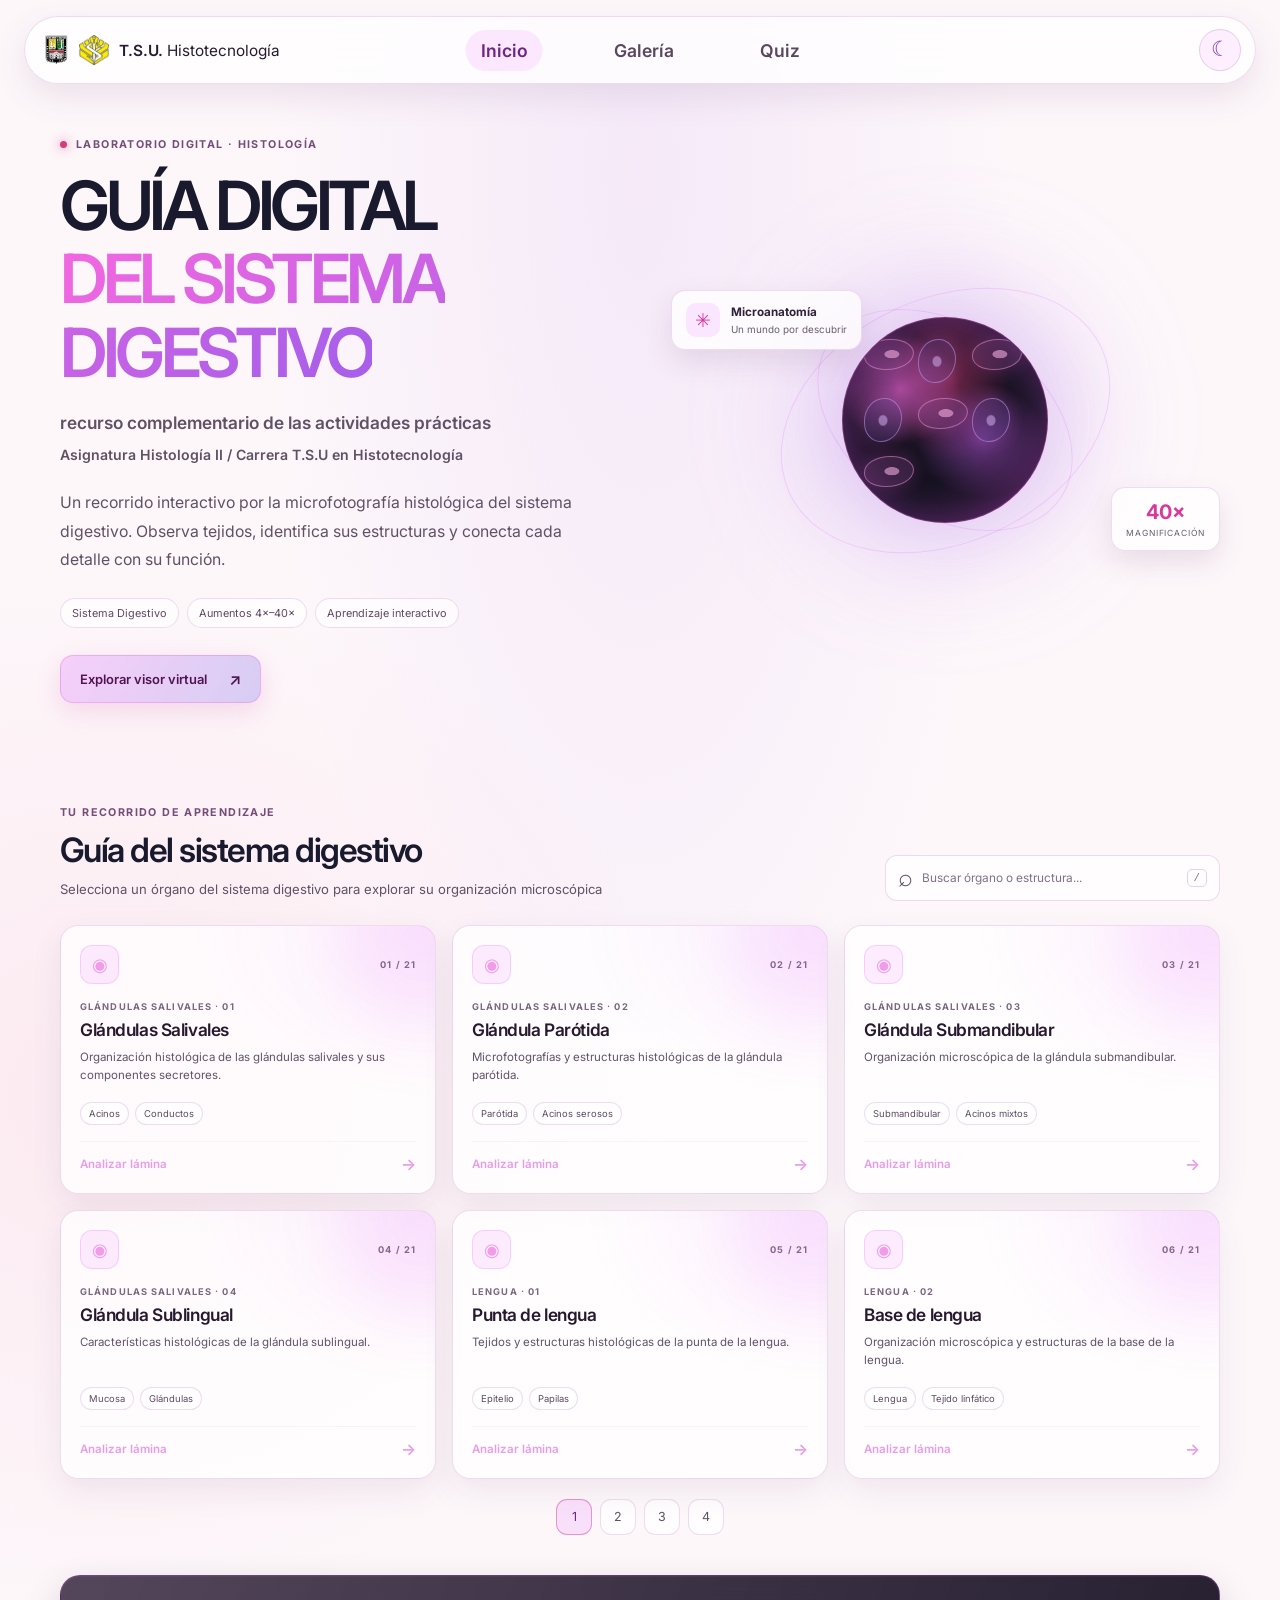
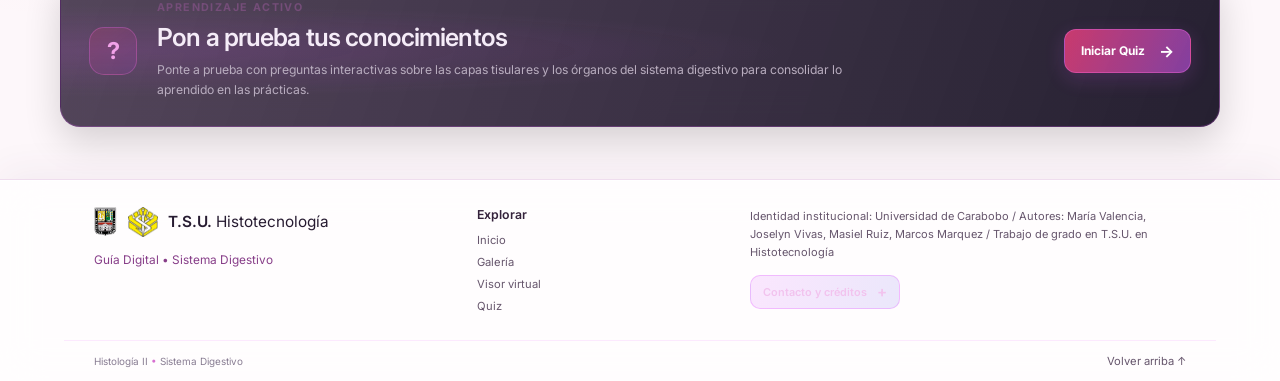
==== commit dd0804b6: "fix: corregir nombre de la glandula sublingual en capitulo 4" ====
--- a/index.html
+++ b/index.html
@@ -109,7 +109,7 @@
             <article class="module-card" data-chapter="4" data-search="sublingual glándula mucosa serosa conductos">
               <div class="module-card-top"><span class="organ-icon" aria-hidden="true">◉</span><span class="module-number">04 / 21</span></div>
               <p class="module-system">GLÁNDULAS SALIVALES · 04</p>
-              <h3>Sublingual</h3>
+              <h3>Glándula Sublingual</h3>
               <p class="module-description">Características histológicas de la glándula sublingual.</p>
               <div class="module-tags"><span>Mucosa</span><span>Glándulas</span></div>
               <a class="module-action" href="visor.html?chapter=4">Analizar lámina <span aria-hidden="true">→</span></a>
